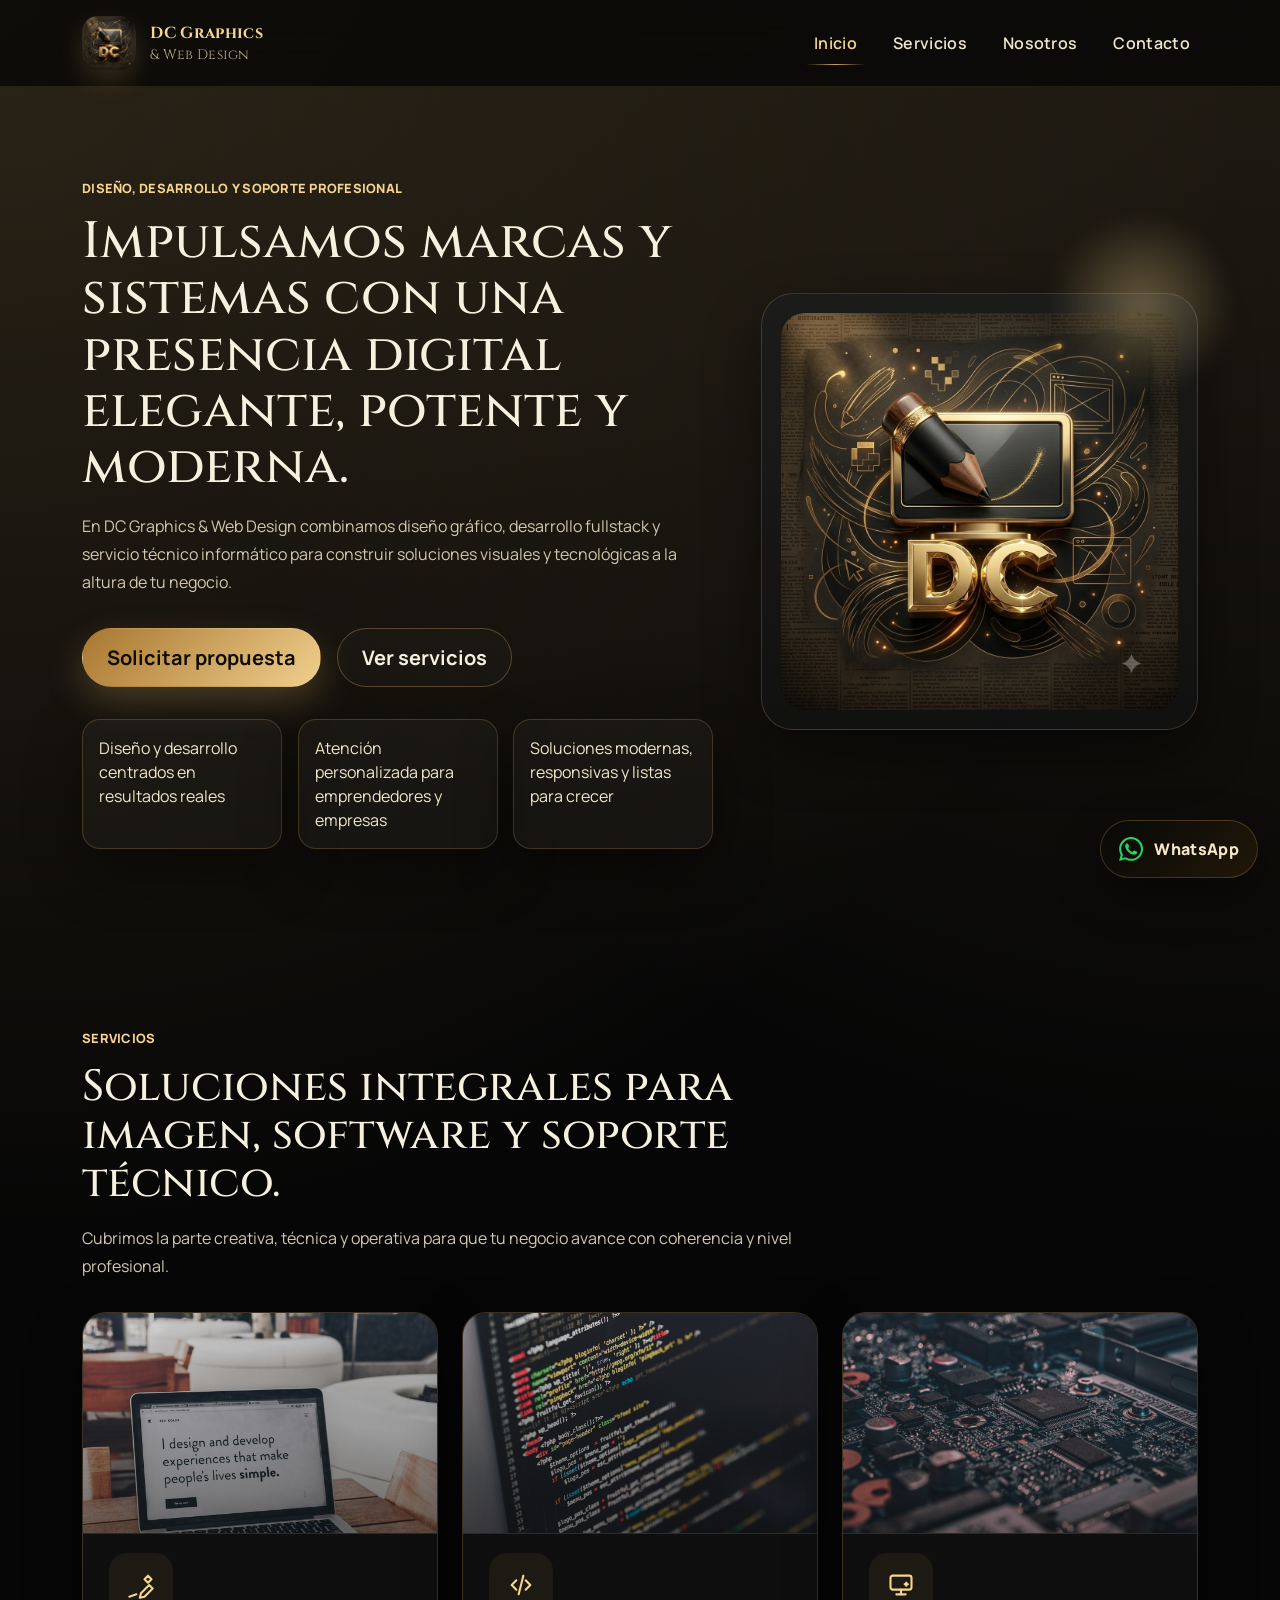
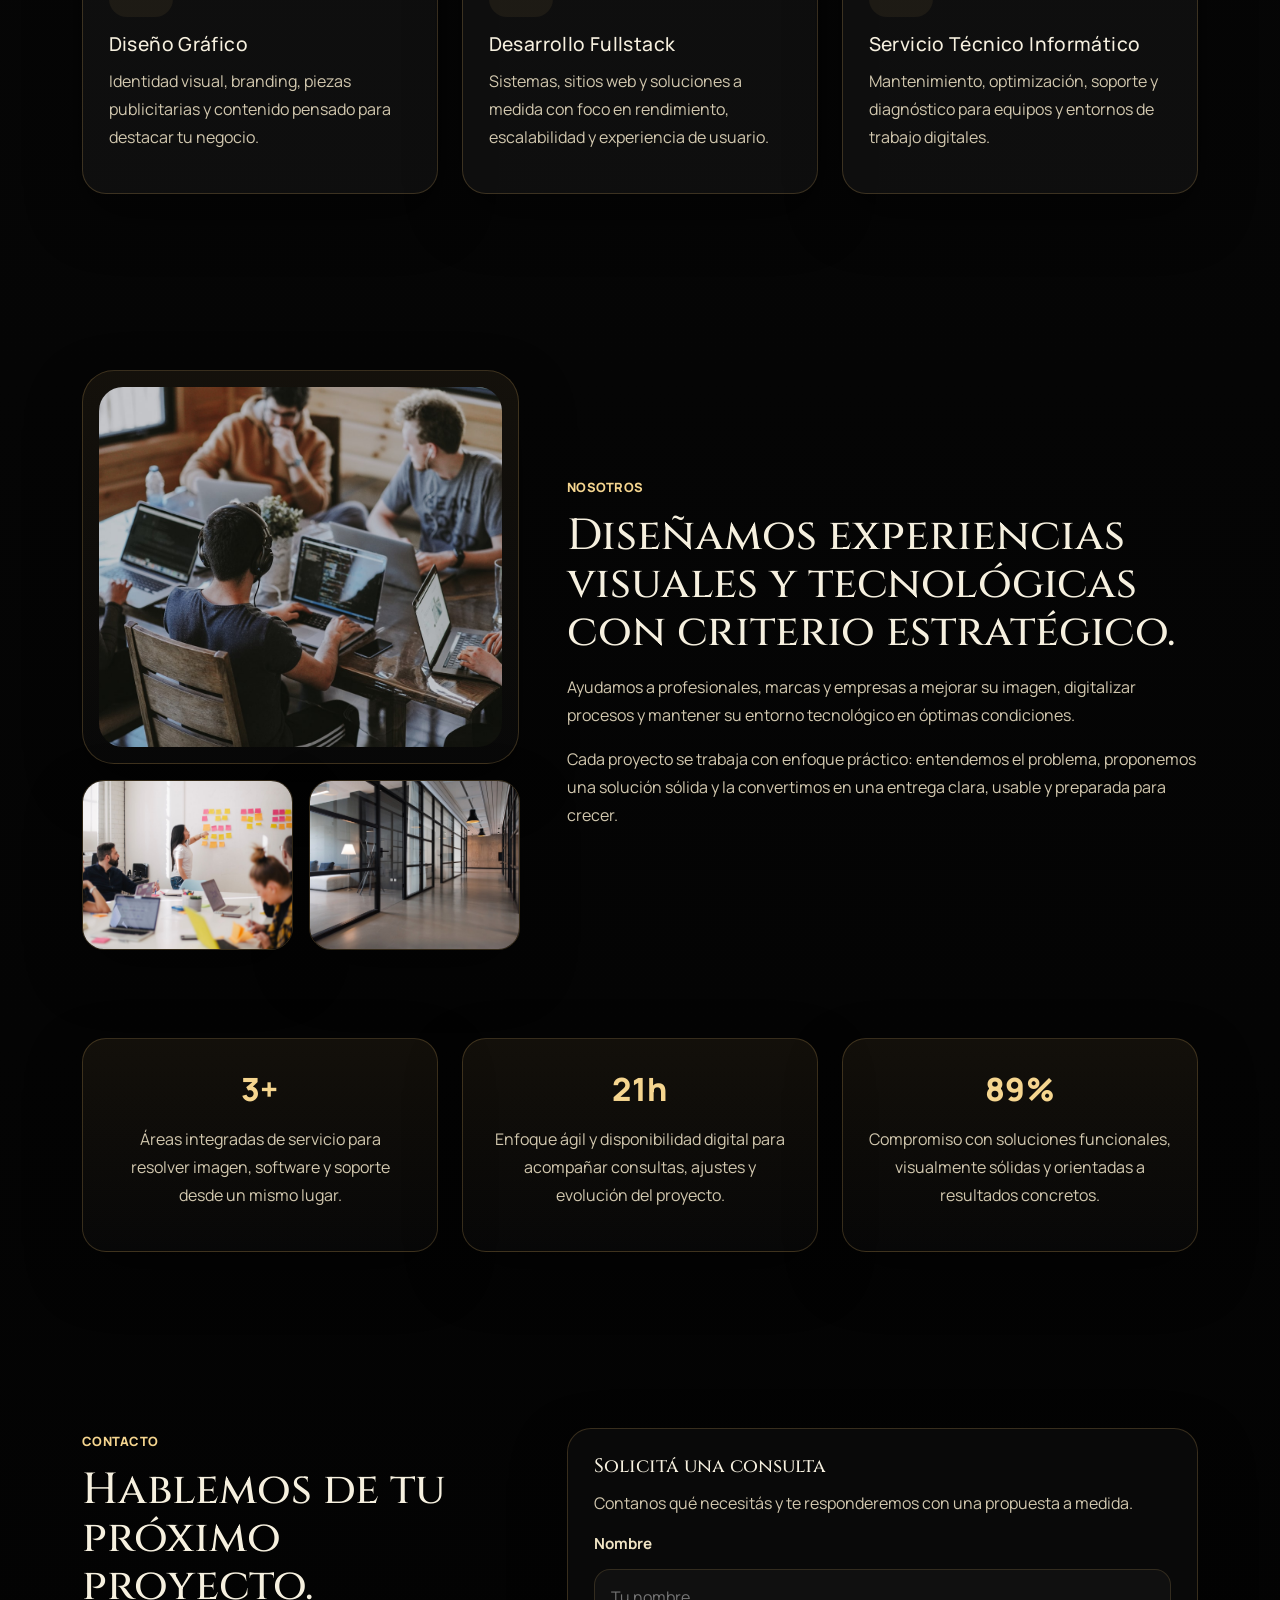
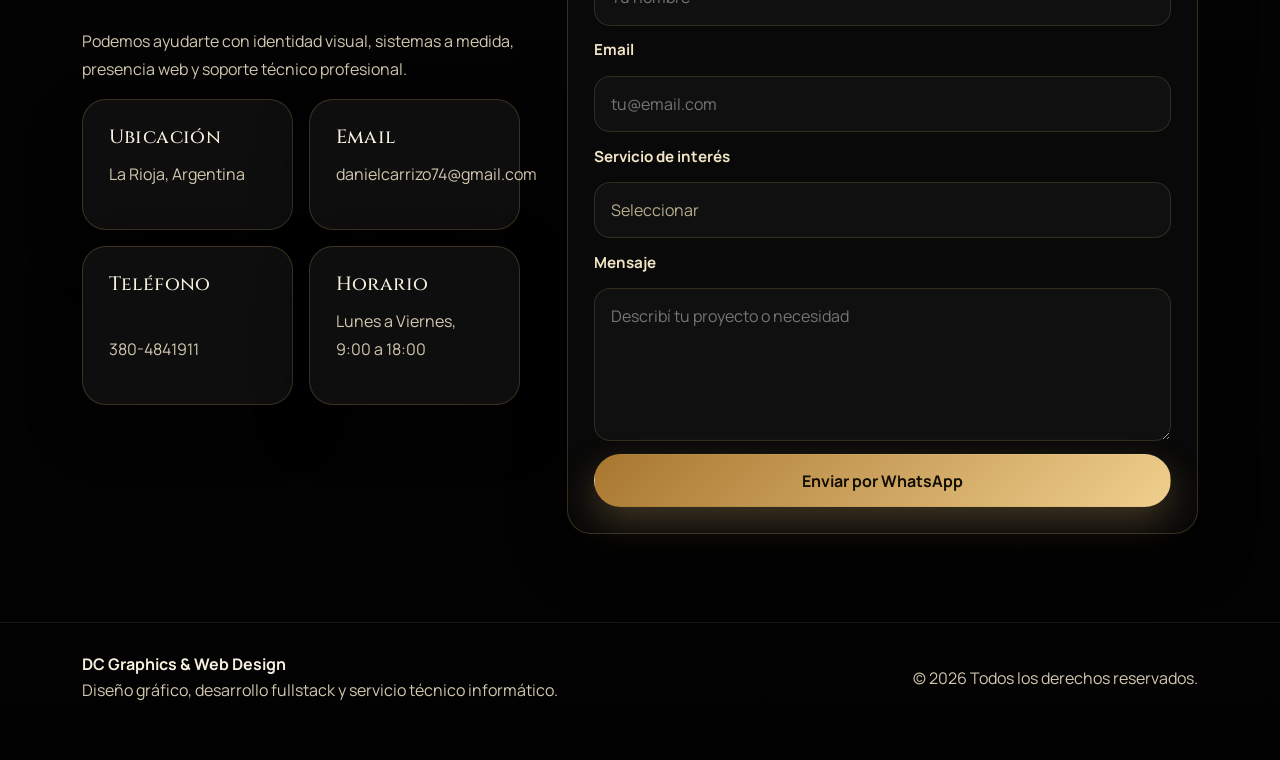
==== index.html @ fc4b79d8 "Add files via upload" ====
<!DOCTYPE html>
<html lang="es">
  <head>
    <meta charset="UTF-8" />
    <meta name="viewport" content="width=device-width, initial-scale=1.0" />
    <meta
      name="description"
      content="DC Graphics & Web Design ofrece diseño gráfico, desarrollo fullstack y servicio técnico informático con una estética moderna y profesional."
    />
    <title>DC Graphics & Web Design</title>
    <link rel="preconnect" href="https://fonts.googleapis.com" />
    <link rel="preconnect" href="https://fonts.gstatic.com" crossorigin />
    <link
      href="https://fonts.googleapis.com/css2?family=Cinzel:wght@500;700&family=Manrope:wght@400;500;600;700;800&display=swap"
      rel="stylesheet"
    />
    <link
      href="https://cdn.jsdelivr.net/npm/bootstrap@5.3.8/dist/css/bootstrap.min.css"
      rel="stylesheet"
      integrity="sha384-sRIl4kxILFvY47J16cr9ZwB07vP4J8+LH7qKQnuqkuIAvNWLzeN8tE5YBujZqJLB"
      crossorigin="anonymous"
    />
    <link rel="stylesheet" href="assets/css/styles.css" />
  </head>
  <body>
    <div class="site-preloader" aria-hidden="true">
      <div class="preloader-mark">
        <img src="assets/images/logo-dc.png" alt="" />
        <span class="preloader-glow"></span>
      </div>
    </div>

    <div class="page-shell">
      <header class="site-header">
        <nav class="navbar navbar-expand-lg">
          <div class="container">
            <a class="navbar-brand brand" href="#inicio" aria-label="DC Graphics & Web Design">
              <img src="assets/images/logo-dc.png" alt="Logo DC" />
              <div>
                <strong>DC Graphics</strong>
                <span>& Web Design</span>
              </div>
            </a>

            <button
              class="navbar-toggler nav-toggle"
              type="button"
              data-bs-toggle="collapse"
              data-bs-target="#mainNav"
              aria-controls="mainNav"
              aria-expanded="false"
              aria-label="Abrir menú"
            >
              <span></span>
              <span></span>
              <span></span>
            </button>

            <div class="collapse navbar-collapse justify-content-end" id="mainNav">
              <div class="navbar-nav site-nav">
                <a class="nav-link" href="#inicio">Inicio</a>
                <a class="nav-link" href="#servicios">Servicios</a>
                <a class="nav-link" href="#nosotros">Nosotros</a>
                <a class="nav-link" href="#contacto">Contacto</a>
              </div>
            </div>
          </div>
        </nav>
      </header>

      <main>
        <section class="hero section-space" id="inicio">
          <div class="container">
            <div class="row align-items-center g-4 g-xl-5">
              <div class="col-lg-7">
                <span class="eyebrow reveal-up">Diseño, desarrollo y soporte profesional</span>
                <h1 class="reveal-up reveal-delay-1">Impulsamos marcas y sistemas con una presencia digital elegante, potente y moderna.</h1>
                <p class="lead-copy reveal-up reveal-delay-2">
                  En DC Graphics & Web Design combinamos diseño gráfico, desarrollo fullstack y servicio técnico
                  informático para construir soluciones visuales y tecnológicas a la altura de tu negocio.
                </p>
                <div class="hero-actions reveal-up reveal-delay-3">
                  <a class="btn btn-brand btn-lg" href="#contacto">Solicitar propuesta</a>
                  <a class="btn btn-outline-brand btn-lg" href="#servicios">Ver servicios</a>
                </div>
                <div class="row g-3 hero-points">
                  <div class="col-md-4 reveal-up reveal-delay-2">
                    <div class="info-chip">Diseño y desarrollo centrados en resultados reales</div>
                  </div>
                  <div class="col-md-4 reveal-up reveal-delay-3">
                    <div class="info-chip">Atención personalizada para emprendedores y empresas</div>
                  </div>
                  <div class="col-md-4 reveal-up reveal-delay-4">
                    <div class="info-chip">Soluciones modernas, responsivas y listas para crecer</div>
                  </div>
                </div>
              </div>

              <div class="col-lg-5 reveal-up reveal-delay-2">
                <div class="hero-card tilt-surface">
                  <img src="assets/images/logo-dc.png" alt="Logo de DC Graphics & Web Design" />
                </div>
              </div>
            </div>
          </div>
        </section>

        <section class="services section-space" id="servicios">
          <div class="container">
            <div class="section-heading reveal-up">
              <span class="eyebrow">Servicios</span>
              <h2>Soluciones integrales para imagen, software y soporte técnico.</h2>
              <p>
                Cubrimos la parte creativa, técnica y operativa para que tu negocio avance con coherencia y nivel
                profesional.
              </p>
            </div>

            <div class="row g-4">
              <div class="col-md-6 col-xl-4 reveal-up">
                <article class="service-card h-100 tilt-surface">
                  <div class="service-media">
                    <img
                      src="assets/images/services/diseno-grafico.jpg"
                      alt="Mesa de trabajo con materiales de diseño gráfico y branding"
                      loading="lazy"
                    />
                  </div>
                  <div class="service-icon" aria-hidden="true">
                    <svg viewBox="0 0 24 24" fill="none" stroke="currentColor" stroke-width="1.8" stroke-linecap="round" stroke-linejoin="round">
                      <path d="M12 19l7-7 3 3-7 7-4 1 1-4Z"></path>
                      <path d="M18 6l3-3 3 3-3 3-3-3Z" transform="translate(-3 1)"></path>
                      <path d="M2 22l6-2"></path>
                    </svg>
                  </div>
                  <h3>Diseño Gráfico</h3>
                  <p>Identidad visual, branding, piezas publicitarias y contenido pensado para destacar tu negocio.</p>
                </article>
              </div>

              <div class="col-md-6 col-xl-4 reveal-up reveal-delay-1">
                <article class="service-card h-100 tilt-surface">
                  <div class="service-media">
                    <img
                      src="assets/images/services/desarrollo-fullstack.jpg"
                      alt="Pantalla con código fuente representando desarrollo fullstack"
                      loading="lazy"
                    />
                  </div>
                  <div class="service-icon" aria-hidden="true">
                    <svg viewBox="0 0 24 24" fill="none" stroke="currentColor" stroke-width="1.8" stroke-linecap="round" stroke-linejoin="round">
                      <path d="m8 16-4-4 4-4"></path>
                      <path d="m16 8 4 4-4 4"></path>
                      <path d="m14 4-4 16"></path>
                    </svg>
                  </div>
                  <h3>Desarrollo Fullstack</h3>
                  <p>Sistemas, sitios web y soluciones a medida con foco en rendimiento, escalabilidad y experiencia de usuario.</p>
                </article>
              </div>

              <div class="col-md-6 col-xl-4 reveal-up reveal-delay-2">
                <article class="service-card h-100 tilt-surface">
                  <div class="service-media">
                    <img
                      src="assets/images/services/servicio-tecnico.jpg"
                      alt="Técnico trabajando sobre hardware y mantenimiento informático"
                      loading="lazy"
                    />
                  </div>
                  <div class="service-icon" aria-hidden="true">
                    <svg viewBox="0 0 24 24" fill="none" stroke="currentColor" stroke-width="1.8" stroke-linecap="round" stroke-linejoin="round">
                      <rect x="3" y="4" width="18" height="12" rx="2"></rect>
                      <path d="M12 16v4"></path>
                      <path d="M8 20h8"></path>
                      <path d="m16.5 10 .5 1 .9.3-.9.3-.5 1-.5-1-.9-.3.9-.3.5-1Z"></path>
                    </svg>
                  </div>
                  <h3>Servicio Técnico Informático</h3>
                  <p>Mantenimiento, optimización, soporte y diagnóstico para equipos y entornos de trabajo digitales.</p>
                </article>
              </div>
            </div>
          </div>
        </section>

        <section class="about section-space" id="nosotros">
          <div class="container">
            <div class="row align-items-center g-4 g-xl-5">
              <div class="col-lg-5 reveal-up">
                <div class="about-visual">
                  <div class="about-logo-frame tilt-surface">
                    <img src="assets/images/about/about-main.jpg" alt="Equipo creativo y técnico trabajando en conjunto" loading="lazy" />
                  </div>
                  <div class="about-mini-grid">
                    <img class="reveal-up reveal-delay-1" src="assets/images/about/about-team.jpg" alt="Reunión de trabajo y planificación de proyectos" loading="lazy" />
                    <img class="reveal-up reveal-delay-2" src="assets/images/about/about-workspace.jpg" alt="Espacio de trabajo profesional orientado a tecnología y diseño" loading="lazy" />
                  </div>
                </div>
              </div>

              <div class="col-lg-7 reveal-up reveal-delay-1">
                <span class="eyebrow">Nosotros</span>
                <h2>Diseñamos experiencias visuales y tecnológicas con criterio estratégico.</h2>
                <p>
                  Ayudamos a profesionales, marcas y empresas a mejorar su imagen, digitalizar procesos y mantener su
                  entorno tecnológico en óptimas condiciones.
                </p>
                <p>
                  Cada proyecto se trabaja con enfoque práctico: entendemos el problema, proponemos una solución
                  sólida y la convertimos en una entrega clara, usable y preparada para crecer.
                </p>
              </div>
            </div>
          </div>
        </section>

        <section class="showcase section-space-sm">
          <div class="container">
            <div class="row g-4">
              <div class="col-md-4 reveal-up">
                <article class="showcase-card h-100 tilt-surface">
                  <span class="metric"><span class="metric-count" data-target="3" data-suffix="+">0</span></span>
                  <p>Áreas integradas de servicio para resolver imagen, software y soporte desde un mismo lugar.</p>
                </article>
              </div>
              <div class="col-md-4 reveal-up reveal-delay-1">
                <article class="showcase-card h-100 tilt-surface">
                  <span class="metric"><span class="metric-count" data-target="24" data-suffix="h">0</span></span>
                  <p>Enfoque ágil y disponibilidad digital para acompañar consultas, ajustes y evolución del proyecto.</p>
                </article>
              </div>
              <div class="col-md-4 reveal-up reveal-delay-2">
                <article class="showcase-card h-100 tilt-surface">
                  <span class="metric"><span class="metric-count" data-target="100" data-suffix="%">0</span></span>
                  <p>Compromiso con soluciones funcionales, visualmente sólidas y orientadas a resultados concretos.</p>
                </article>
              </div>
            </div>
          </div>
        </section>

        <section class="contact section-space" id="contacto">
          <div class="container">
            <div class="row g-4 g-xl-5">
              <div class="col-lg-5 reveal-up">
                <span class="eyebrow">Contacto</span>
                <h2>Hablemos de tu próximo proyecto.</h2>
                <p class="contact-copy">
                  Podemos ayudarte con identidad visual, sistemas a medida, presencia web y soporte técnico profesional.
                </p>

                <div class="row g-3 contact-list">
                  <div class="col-sm-6 d-flex reveal-up">
                    <div class="contact-item w-100 tilt-surface">
                      <h3>Ubicación</h3>
                      <p>La Rioja, Argentina</p>
                    </div>
                  </div>
                  <div class="col-sm-6 d-flex reveal-up reveal-delay-1">
                    <div class="contact-item w-100 tilt-surface">
                      <h3>Email</h3>
                      <p><a href="mailto:danielcarrizo74@gmail.com">danielcarrizo74@gmail.com</a></p>
                    </div>
                  </div>
                  <div class="col-sm-6 d-flex reveal-up reveal-delay-2">
                    <div class="contact-item w-100 tilt-surface">
                      <h3>Teléfono</h3>
                      <p><a href="https://wa.me/5493804841911" target="_blank" rel="noreferrer">380-4841911</a></p>
                    </div>
                  </div>
                  <div class="col-sm-6 d-flex reveal-up reveal-delay-3">
                    <div class="contact-item w-100 tilt-surface">
                      <h3>Horario</h3>
                      <p>Lunes a Viernes, 9:00 a 18:00</p>
                    </div>
                  </div>
                </div>
              </div>

              <div class="col-lg-7 reveal-up reveal-delay-1">
                <div class="contact-form-card tilt-surface">
                  <h3>Solicitá una consulta</h3>
                  <p>Contanos qué necesitás y te responderemos con una propuesta a medida.</p>

                  <div class="form-alert" hidden></div>

                  <form class="contact-form" data-whatsapp="5493804841911">
                    <label for="name">Nombre</label>
                    <input id="name" name="name" type="text" placeholder="Tu nombre" required />

                    <label for="email">Email</label>
                    <input id="email" name="email" type="email" placeholder="tu@email.com" required />

                    <label for="service">Servicio de interés</label>
                    <select id="service" name="service" required>
                      <option value="" disabled selected>Seleccionar</option>
                      <option value="Diseño Gráfico">Diseño Gráfico</option>
                      <option value="Desarrollo Fullstack">Desarrollo Fullstack</option>
                      <option value="Servicio Técnico Informático">Servicio Técnico Informático</option>
                    </select>

                    <label for="message">Mensaje</label>
                    <textarea id="message" name="message" rows="5" placeholder="Describí tu proyecto o necesidad" required></textarea>

                    <button class="btn btn-brand" type="submit">Enviar por WhatsApp</button>
                  </form>
                </div>
              </div>
            </div>
          </div>
        </section>
      </main>

      <footer class="site-footer">
        <div class="container footer-shell">
          <div>
            <strong>DC Graphics & Web Design</strong>
            <p>Diseño gráfico, desarrollo fullstack y servicio técnico informático.</p>
          </div>
          <p>&copy; <span id="currentYear"></span> Todos los derechos reservados.</p>
        </div>
      </footer>
    </div>

    <a
      class="whatsapp-float"
      href="https://wa.me/5493804841911?text=Hola%20DC%20Graphics%20%26%20Web%20Design%2C%20quiero%20hacer%20una%20consulta."
      target="_blank"
      rel="noreferrer"
      aria-label="Abrir WhatsApp"
    >
      <svg viewBox="0 0 24 24" aria-hidden="true">
        <path
          d="M20.52 3.48A11.8 11.8 0 0 0 12.08 0C5.5 0 .14 5.35.14 11.95c0 2.1.55 4.16 1.58 5.98L0 24l6.23-1.63a11.94 11.94 0 0 0 5.85 1.5h.01c6.58 0 11.94-5.35 11.94-11.95 0-3.19-1.24-6.18-3.5-8.44ZM12.09 21.85h-.01a9.9 9.9 0 0 1-5.04-1.38l-.36-.21-3.7.97.99-3.6-.23-.37a9.87 9.87 0 0 1-1.52-5.29c0-5.47 4.44-9.92 9.9-9.92a9.84 9.84 0 0 1 7 2.91 9.87 9.87 0 0 1 2.9 7c0 5.47-4.45 9.91-9.93 9.91Zm5.44-7.4c-.3-.15-1.77-.88-2.04-.98-.27-.1-.47-.15-.66.15-.2.3-.76.98-.93 1.18-.17.2-.34.22-.64.07-.3-.15-1.25-.46-2.38-1.46-.88-.78-1.47-1.74-1.64-2.04-.17-.3-.02-.47.13-.62.13-.13.3-.34.44-.5.15-.17.2-.3.3-.5.1-.2.05-.37-.02-.52-.08-.15-.67-1.62-.92-2.21-.24-.58-.49-.5-.66-.5h-.57c-.2 0-.52.08-.8.37-.27.3-1.04 1.01-1.04 2.46 0 1.45 1.07 2.86 1.21 3.06.15.2 2.1 3.2 5.1 4.49.71.3 1.26.48 1.69.61.71.22 1.36.18 1.87.11.57-.09 1.77-.72 2.02-1.41.25-.69.25-1.28.17-1.41-.08-.13-.28-.2-.58-.35Z"
        ></path>
      </svg>
      <span>WhatsApp</span>
      <span class="whatsapp-tooltip" aria-hidden="true">Escribinos ahora</span>
    </a>

    <script
      src="https://cdn.jsdelivr.net/npm/bootstrap@5.3.8/dist/js/bootstrap.bundle.min.js"
      integrity="sha384-FKyoEForCGlyvwx9Hj09JcYn3nv7wiPVlz7YYwJrWVcXK/BmnVDxM+D2scQbITxI"
      crossorigin="anonymous"
    ></script>
    <script src="assets/js/main.js"></script>
  </body>
</html>
---- assets/css/styles.css ----
:root {
  --bg: #050505;
  --bg-soft: #111111;
  --panel: rgba(18, 18, 18, 0.82);
  --panel-strong: rgba(10, 10, 10, 0.95);
  --text: #f6f0df;
  --muted: #b8ad8b;
  --gold: #cda45e;
  --gold-bright: #f5d58f;
  --gold-deep: #8a642b;
  --border: rgba(205, 164, 94, 0.24);
  --shadow: 0 22px 55px rgba(0, 0, 0, 0.45);
  --radius: 24px;
}

* {
  box-sizing: border-box;
}

html {
  scroll-behavior: smooth;
}

body {
  margin: 0;
  font-family: "Manrope", sans-serif;
  color: var(--text);
  background:
    radial-gradient(circle at top left, rgba(205, 164, 94, 0.18), transparent 30%),
    radial-gradient(circle at top right, rgba(205, 164, 94, 0.12), transparent 28%),
    linear-gradient(180deg, #080808 0%, #050505 50%, #020202 100%);
}

img {
  display: block;
  max-width: 100%;
}

a {
  color: inherit;
  text-decoration: none;
}

button,
input,
select,
textarea {
  font: inherit;
}

.page-shell {
  overflow: hidden;
}

.site-preloader {
  position: fixed;
  inset: 0;
  z-index: 2000;
  display: grid;
  place-items: center;
  background:
    radial-gradient(circle at center, rgba(205, 164, 94, 0.12), transparent 34%),
    linear-gradient(180deg, rgba(3, 3, 3, 0.98), rgba(9, 7, 4, 0.98));
  transition:
    opacity 0.7s ease,
    visibility 0.7s ease;
}

.site-preloader.is-hidden {
  opacity: 0;
  visibility: hidden;
}

.preloader-mark {
  position: relative;
  display: grid;
  place-items: center;
}

.preloader-mark img {
  width: 112px;
  height: 112px;
  object-fit: cover;
  border-radius: 28px;
  box-shadow: 0 18px 42px rgba(205, 164, 94, 0.18);
  animation: preloader-float 2s ease-in-out infinite;
}

.preloader-glow {
  position: absolute;
  inset: auto;
  width: 180px;
  height: 180px;
  border-radius: 50%;
  background: radial-gradient(circle, rgba(245, 213, 143, 0.32), transparent 68%);
  filter: blur(10px);
  animation: preloader-pulse 1.8s ease-in-out infinite;
}

.reveal-up {
  opacity: 0;
  transform: translateY(34px);
  transition:
    opacity 0.8s ease,
    transform 0.8s cubic-bezier(0.22, 1, 0.36, 1);
  will-change: opacity, transform;
}

.reveal-up.is-visible {
  opacity: 1;
  transform: translateY(0);
}

.reveal-delay-1 {
  transition-delay: 0.08s;
}

.reveal-delay-2 {
  transition-delay: 0.16s;
}

.reveal-delay-3 {
  transition-delay: 0.24s;
}

.reveal-delay-4 {
  transition-delay: 0.32s;
}

.section-space {
  padding: 5.5rem 0;
}

.section-space-sm {
  padding: 0 0 5.5rem;
}

.site-header {
  position: sticky;
  top: 0;
  z-index: 1030;
  backdrop-filter: blur(18px);
  background: rgba(5, 5, 5, 0.72);
  border-bottom: 1px solid rgba(205, 164, 94, 0.12);
}

.navbar {
  padding: 0;
  min-height: 86px;
}

.brand {
  display: flex;
  align-items: center;
  gap: 0.9rem;
}

.brand img {
  width: 54px;
  height: 54px;
  object-fit: cover;
  border-radius: 16px;
  box-shadow: 0 10px 25px rgba(205, 164, 94, 0.2);
}

.brand strong,
.brand span,
.site-nav .nav-link,
.eyebrow,
.metric,
.service-card h3,
.contact-item h3 {
  letter-spacing: 0.02em;
}

.brand strong,
.brand span,
h1,
h2,
.section-heading h2,
.contact h3,
.contact-form-card h3 {
  font-family: "Cinzel", serif;
}

.brand strong {
  display: block;
  color: var(--gold-bright);
  font-size: 1rem;
}

.brand span {
  display: block;
  color: var(--muted);
  font-size: 0.86rem;
}

.site-nav {
  gap: 1.25rem;
}

.site-nav .nav-link {
  position: relative;
  padding: 0.4rem 0;
  color: #efe5cb;
  font-weight: 600;
}

.site-nav .nav-link::after {
  content: "";
  position: absolute;
  left: 0;
  bottom: -0.2rem;
  width: 100%;
  height: 1px;
  background: linear-gradient(90deg, transparent, var(--gold), transparent);
  transform: scaleX(0);
  transform-origin: center;
  transition: transform 0.3s ease;
}

.site-nav .nav-link:hover::after,
.site-nav .nav-link:focus-visible::after {
  transform: scaleX(1);
}

.site-nav .nav-link.is-active {
  color: var(--gold-bright);
}

.site-nav .nav-link.is-active::after {
  transform: scaleX(1);
}

.nav-toggle {
  border: 0;
  padding: 0;
  box-shadow: none;
}

.nav-toggle:focus {
  box-shadow: none;
}

.nav-toggle span {
  display: block;
  width: 28px;
  height: 2px;
  margin: 5px 0;
  background: var(--gold-bright);
}

.eyebrow {
  display: inline-flex;
  margin-bottom: 1rem;
  color: var(--gold-bright);
  font-size: 0.8rem;
  font-weight: 800;
  text-transform: uppercase;
}

h1,
h2 {
  margin: 0 0 1rem;
  line-height: 1.1;
}

h1 {
  font-size: clamp(2.4rem, 4vw, 4.8rem);
}

h2 {
  font-size: clamp(2rem, 3.4vw, 3.8rem);
}

.lead-copy,
.section-heading p,
.contact-copy,
.service-card p,
.showcase-card p,
.contact-item p,
.contact-form-card p,
.site-footer p,
.about p {
  color: #d2c8af;
  line-height: 1.75;
  font-size: 1rem;
}

.hero-actions {
  display: flex;
  flex-wrap: wrap;
  gap: 1rem;
  margin: 2rem 0;
}

.btn {
  min-height: 50px;
  padding: 0.85rem 1.5rem;
  border-radius: 999px;
  font-weight: 700;
  transition: transform 0.25s ease, box-shadow 0.25s ease, border-color 0.25s ease;
}

.btn:hover,
.btn:focus-visible {
  transform: translateY(-2px);
}

.btn-brand {
  background: linear-gradient(135deg, #a8772f, #f0cf8e);
  color: #120d04;
  border: 1px solid transparent;
  box-shadow: 0 14px 35px rgba(205, 164, 94, 0.28);
}

.btn-outline-brand {
  background: rgba(255, 255, 255, 0.02);
  border: 1px solid rgba(205, 164, 94, 0.35);
  color: var(--text);
}

.info-chip,
.hero-card,
.service-card,
.showcase-card,
.contact-form-card,
.contact-item,
.about-logo-frame,
.about-mini-grid img {
  border: 1px solid var(--border);
  box-shadow: var(--shadow);
}

.info-chip {
  height: 100%;
  padding: 1rem;
  border-radius: 18px;
  background: rgba(255, 255, 255, 0.03);
  color: #f1e6c7;
}

.hero-card {
  position: relative;
  padding: 1.2rem;
  border-radius: 32px;
  background:
    linear-gradient(180deg, rgba(255, 255, 255, 0.05), rgba(255, 255, 255, 0.01)),
    rgba(15, 15, 15, 0.86);
  transition: transform 0.45s cubic-bezier(0.22, 1, 0.36, 1), box-shadow 0.35s ease;
}

.hero-card::before {
  content: "";
  position: absolute;
  inset: -18% -8% auto auto;
  width: 180px;
  height: 180px;
  border-radius: 50%;
  background: radial-gradient(circle, rgba(245, 213, 143, 0.35), transparent 72%);
  filter: blur(8px);
}

.hero-card img {
  width: 100%;
  min-height: 380px;
  object-fit: cover;
  border-radius: 24px;
}

.section-heading {
  max-width: 760px;
  margin-bottom: 2rem;
}

.service-card,
.showcase-card,
.contact-form-card,
.contact-item {
  padding: 1.6rem;
  border-radius: var(--radius);
  background: var(--panel);
}

.service-card {
  overflow: hidden;
  transition:
    transform 0.35s ease,
    box-shadow 0.35s ease,
    border-color 0.35s ease;
}

.service-card:hover,
.service-card:focus-within,
.showcase-card:hover,
.showcase-card:focus-within,
.contact-item:hover,
.contact-item:focus-within,
.contact-form-card:hover,
.contact-form-card:focus-within,
.about-logo-frame:hover,
.about-logo-frame:focus-within {
  transform: translateY(-6px);
  border-color: rgba(245, 213, 143, 0.42);
  box-shadow: 0 28px 60px rgba(0, 0, 0, 0.52);
}

.service-media {
  margin: -1.6rem -1.6rem 1.2rem;
  position: relative;
  border-bottom: 1px solid rgba(205, 164, 94, 0.18);
}

.service-media::after {
  content: "";
  position: absolute;
  inset: 0;
  background: linear-gradient(180deg, rgba(0, 0, 0, 0.06), rgba(5, 5, 5, 0.5));
  pointer-events: none;
}

.service-media img {
  width: 100%;
  height: 220px;
  object-fit: cover;
}

.service-icon {
  display: inline-flex;
  align-items: center;
  justify-content: center;
  width: 64px;
  height: 64px;
  margin-bottom: 1rem;
  border-radius: 18px;
  background: rgba(205, 164, 94, 0.08);
  color: var(--gold-bright);
}

.service-icon svg {
  width: 28px;
  height: 28px;
}

.service-card h3,
.contact-item h3,
.contact-form-card h3 {
  margin: 0 0 0.7rem;
  font-size: 1.2rem;
}

.about-visual {
  display: grid;
  gap: 1rem;
}

.about-logo-frame {
  padding: 1rem;
  border-radius: 32px;
  background: linear-gradient(180deg, rgba(205, 164, 94, 0.08), rgba(255, 255, 255, 0.02));
  transition:
    transform 0.35s ease,
    box-shadow 0.35s ease,
    border-color 0.35s ease;
}

.about-logo-frame img {
  width: 100%;
  min-height: 360px;
  object-fit: cover;
  border-radius: 24px;
}

.about-mini-grid {
  display: grid;
  grid-template-columns: repeat(2, minmax(0, 1fr));
  gap: 1rem;
}

.about-mini-grid img {
  width: 100%;
  height: 170px;
  object-fit: cover;
  border-radius: 22px;
}

.showcase-card {
  text-align: center;
  background: linear-gradient(180deg, rgba(205, 164, 94, 0.08), rgba(255, 255, 255, 0.02));
  transition:
    transform 0.35s ease,
    box-shadow 0.35s ease,
    border-color 0.35s ease;
}

.metric {
  display: block;
  margin-bottom: 0.8rem;
  color: var(--gold-bright);
  font-size: 2rem;
  font-weight: 800;
}

.metric-count {
  display: inline-block;
  min-width: 3ch;
}

.contact-form-card {
  background: var(--panel-strong);
  transition:
    transform 0.35s ease,
    box-shadow 0.35s ease,
    border-color 0.35s ease;
}

.contact-item {
  display: flex;
  flex-direction: column;
  justify-content: space-between;
  min-height: 100%;
  transition:
    transform 0.35s ease,
    box-shadow 0.35s ease,
    border-color 0.35s ease;
}

.form-alert {
  margin: 1rem 0 1.2rem;
  padding: 0.9rem 1rem;
  border: 1px solid rgba(205, 164, 94, 0.3);
  border-radius: 16px;
  background: rgba(205, 164, 94, 0.08);
  color: #f4deb1;
}

.contact-form {
  display: grid;
  gap: 0.85rem;
}

.contact-form label {
  color: #f1e5c5;
  font-size: 0.95rem;
  font-weight: 700;
}

.contact-form input,
.contact-form select,
.contact-form textarea {
  width: 100%;
  padding: 0.95rem 1rem;
  border: 1px solid rgba(205, 164, 94, 0.18);
  border-radius: 16px;
  background: rgba(255, 255, 255, 0.03);
  color: var(--text);
  outline: none;
}

.contact-form select {
  appearance: none;
  background-color: rgba(255, 255, 255, 0.03);
  color: var(--text);
}

.contact-form select option {
  background: #111111;
  color: #f6f0df;
}

.contact-form select:invalid {
  color: var(--muted);
}

.contact-form input:focus,
.contact-form select:focus,
.contact-form textarea:focus {
  border-color: rgba(245, 213, 143, 0.8);
  box-shadow: 0 0 0 4px rgba(205, 164, 94, 0.12);
}

.form-field-active {
  border-color: rgba(245, 213, 143, 0.8) !important;
  box-shadow: 0 0 0 4px rgba(205, 164, 94, 0.12) !important;
}

.site-footer {
  padding: 1.8rem 0 2.5rem;
  border-top: 1px solid rgba(205, 164, 94, 0.12);
}

.footer-shell {
  display: flex;
  align-items: center;
  justify-content: space-between;
  gap: 1rem;
}

.whatsapp-float {
  position: fixed;
  right: 1.35rem;
  bottom: 1.35rem;
  z-index: 25;
  display: inline-flex;
  align-items: center;
  gap: 0.7rem;
  min-height: 58px;
  padding: 0.9rem 1.15rem;
  border: 1px solid rgba(205, 164, 94, 0.26);
  border-radius: 999px;
  background: linear-gradient(135deg, rgba(9, 9, 9, 0.96), rgba(34, 24, 8, 0.96));
  color: #f7e9c7;
  box-shadow: 0 18px 45px rgba(0, 0, 0, 0.4);
  backdrop-filter: blur(10px);
  transition: transform 0.25s ease, box-shadow 0.25s ease, border-color 0.25s ease;
  animation: whatsapp-float-bob 3.2s ease-in-out infinite;
}

.whatsapp-float:hover,
.whatsapp-float:focus-visible {
  transform: translateY(-3px);
  box-shadow: 0 20px 48px rgba(0, 0, 0, 0.5);
  border-color: rgba(245, 213, 143, 0.55);
}

.whatsapp-float svg {
  width: 24px;
  height: 24px;
  fill: #25d366;
  flex-shrink: 0;
}

.whatsapp-float span {
  font-weight: 800;
  letter-spacing: 0.02em;
}

.whatsapp-tooltip {
  position: absolute;
  right: calc(100% + 0.85rem);
  top: 50%;
  transform: translateY(-50%) translateX(10px);
  padding: 0.72rem 0.95rem;
  border: 1px solid rgba(205, 164, 94, 0.24);
  border-radius: 14px;
  background: rgba(8, 8, 8, 0.96);
  color: #f5dfb0;
  font-size: 0.9rem;
  font-weight: 700;
  white-space: nowrap;
  opacity: 0;
  pointer-events: none;
  box-shadow: 0 18px 38px rgba(0, 0, 0, 0.35);
  transition: opacity 0.25s ease, transform 0.25s ease;
}

.whatsapp-tooltip::after {
  content: "";
  position: absolute;
  top: 50%;
  left: 100%;
  width: 10px;
  height: 10px;
  background: rgba(8, 8, 8, 0.96);
  border-right: 1px solid rgba(205, 164, 94, 0.24);
  border-bottom: 1px solid rgba(205, 164, 94, 0.24);
  transform: translate(-55%, -50%) rotate(-45deg);
}

.whatsapp-float:hover .whatsapp-tooltip,
.whatsapp-float:focus-visible .whatsapp-tooltip {
  opacity: 1;
  transform: translateY(-50%) translateX(0);
}

@keyframes whatsapp-float-bob {
  0%,
  100% {
    transform: translateY(0);
  }

  50% {
    transform: translateY(-5px);
  }
}

@keyframes preloader-pulse {
  0%,
  100% {
    transform: scale(0.92);
    opacity: 0.55;
  }

  50% {
    transform: scale(1.08);
    opacity: 0.95;
  }
}

@keyframes preloader-float {
  0%,
  100% {
    transform: translateY(0);
  }

  50% {
    transform: translateY(-8px);
  }
}

@media (prefers-reduced-motion: reduce) {
  html {
    scroll-behavior: auto;
  }

  .reveal-up,
  .reveal-delay-1,
  .reveal-delay-2,
  .reveal-delay-3,
  .reveal-delay-4 {
    opacity: 1;
    transform: none;
    transition: none;
  }

  .whatsapp-float,
  .service-card,
  .showcase-card,
  .contact-item,
  .contact-form-card,
  .about-logo-frame,
  .hero-card,
  .preloader-mark img,
  .preloader-glow {
    animation: none;
    transition: none;
  }
}

@media (max-width: 991.98px) {
  .navbar {
    min-height: 78px;
  }

  .navbar-collapse {
    margin-top: 0.75rem;
    padding: 1rem;
    border: 1px solid var(--border);
    border-radius: 22px;
    background: rgba(8, 8, 8, 0.96);
  }

  .hero-card img,
  .about-logo-frame img {
    min-height: 320px;
  }
}

@media (max-width: 767.98px) {
  .section-space {
    padding: 4rem 0;
  }

  .section-space-sm {
    padding: 0 0 4rem;
  }

  .footer-shell {
    flex-direction: column;
    align-items: flex-start;
  }

  .about-mini-grid {
    grid-template-columns: 1fr;
  }
}

@media (max-width: 575.98px) {
  .whatsapp-float {
    right: 1rem;
    bottom: 1rem;
    min-height: 54px;
    padding: 0.85rem 1rem;
  }

  .whatsapp-float > span:first-of-type,
  .whatsapp-tooltip {
    display: none;
  }
}
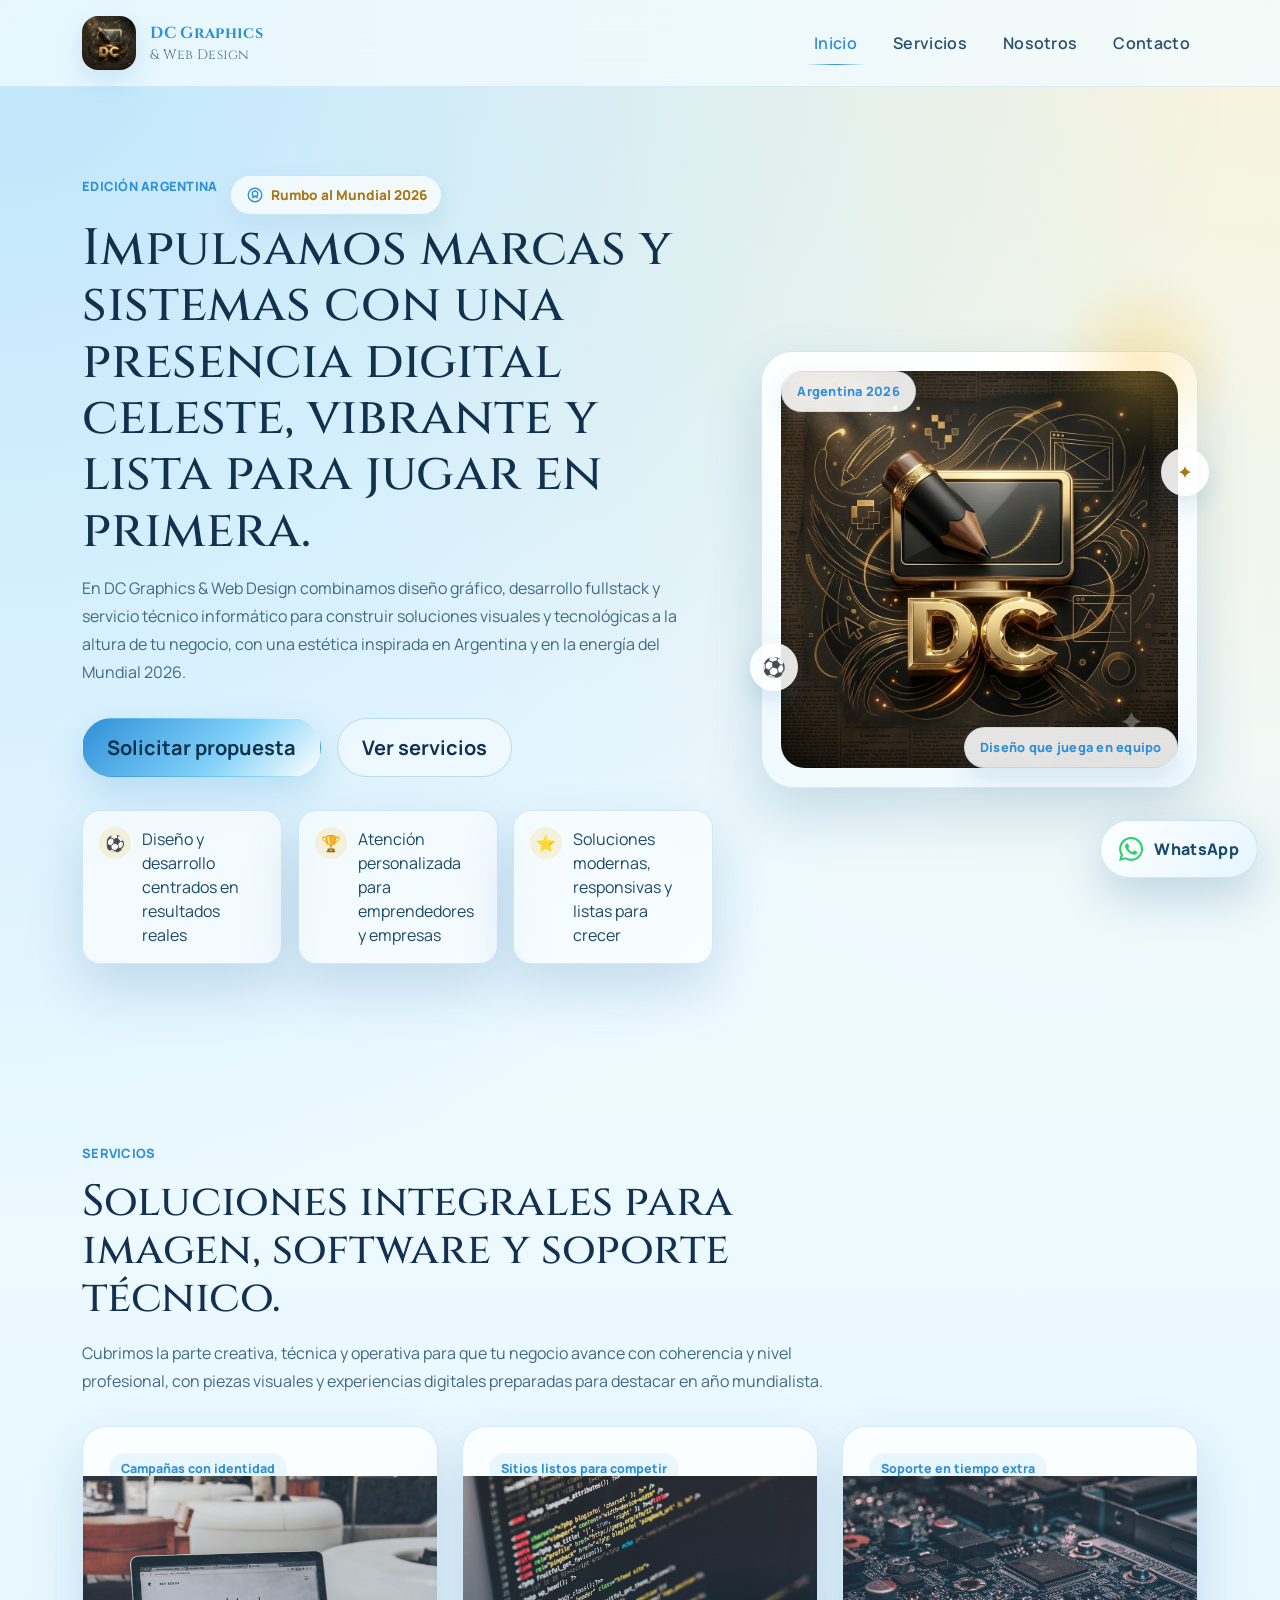
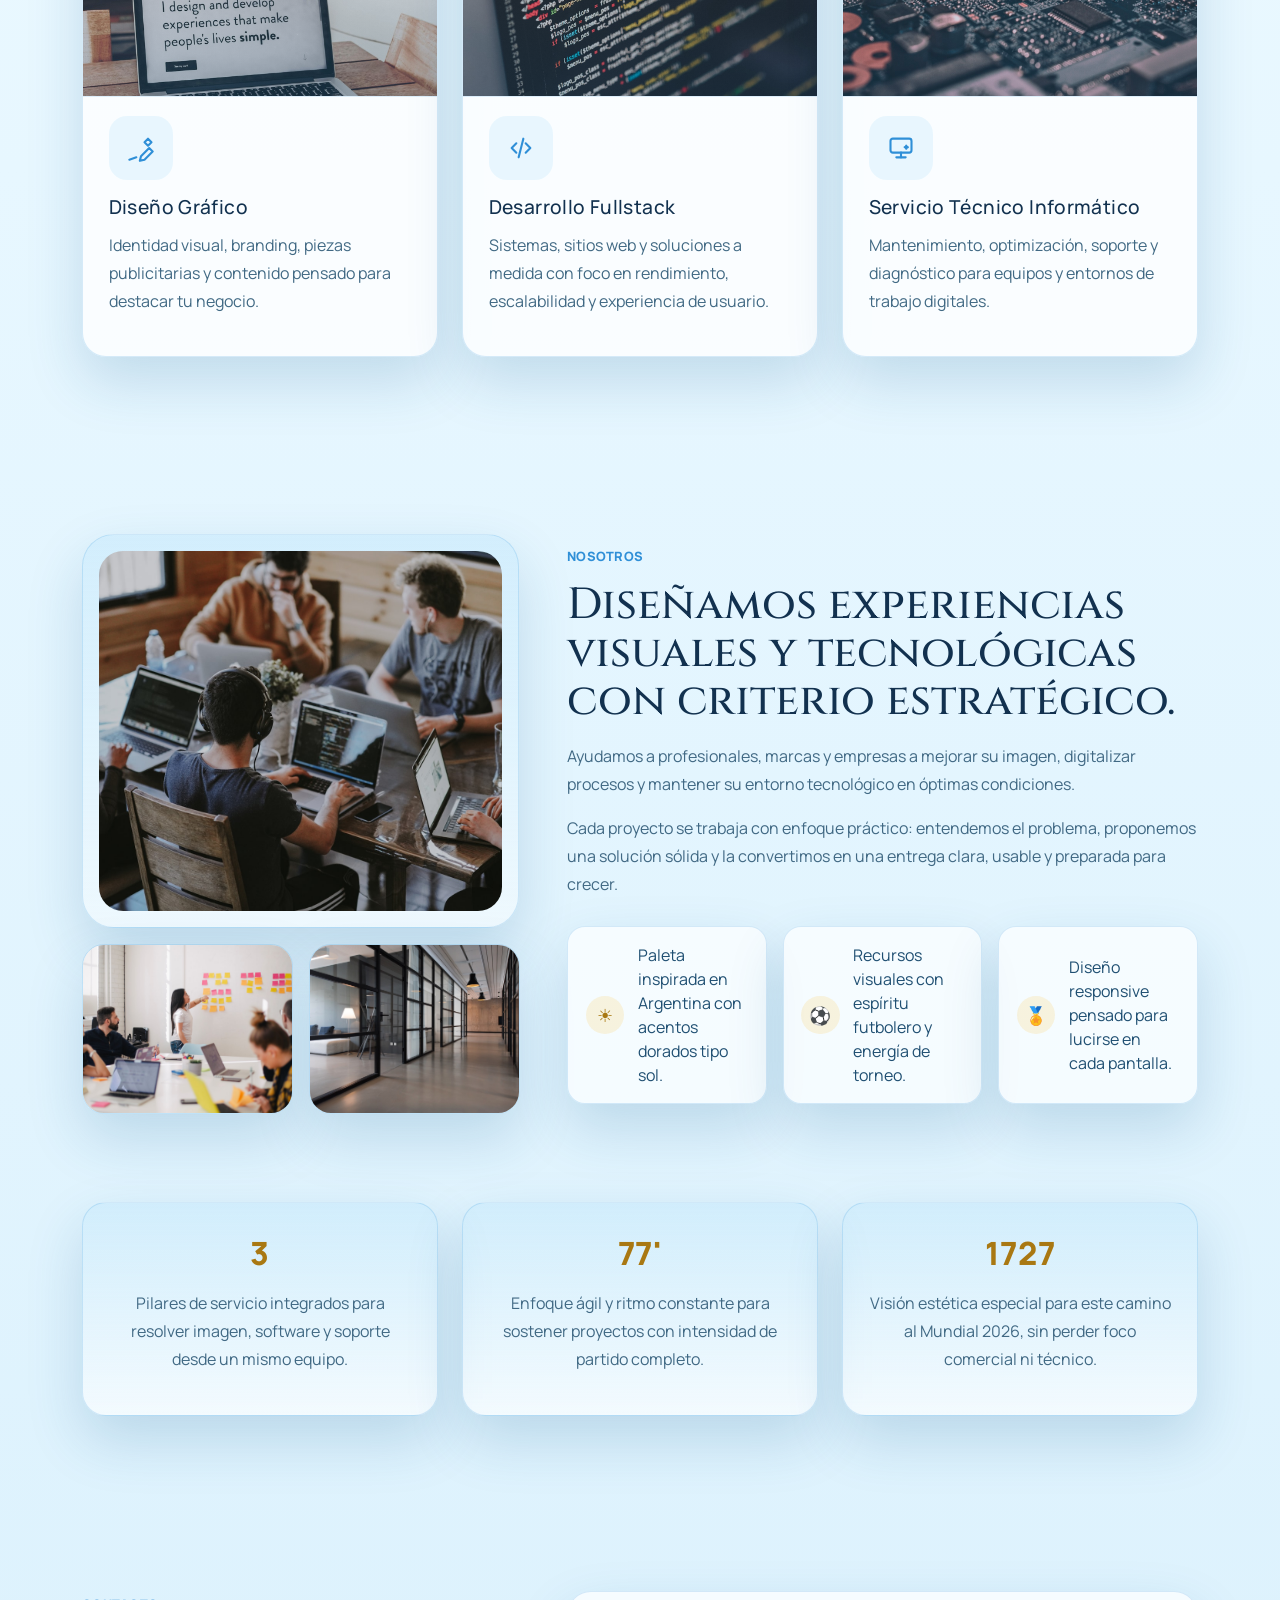
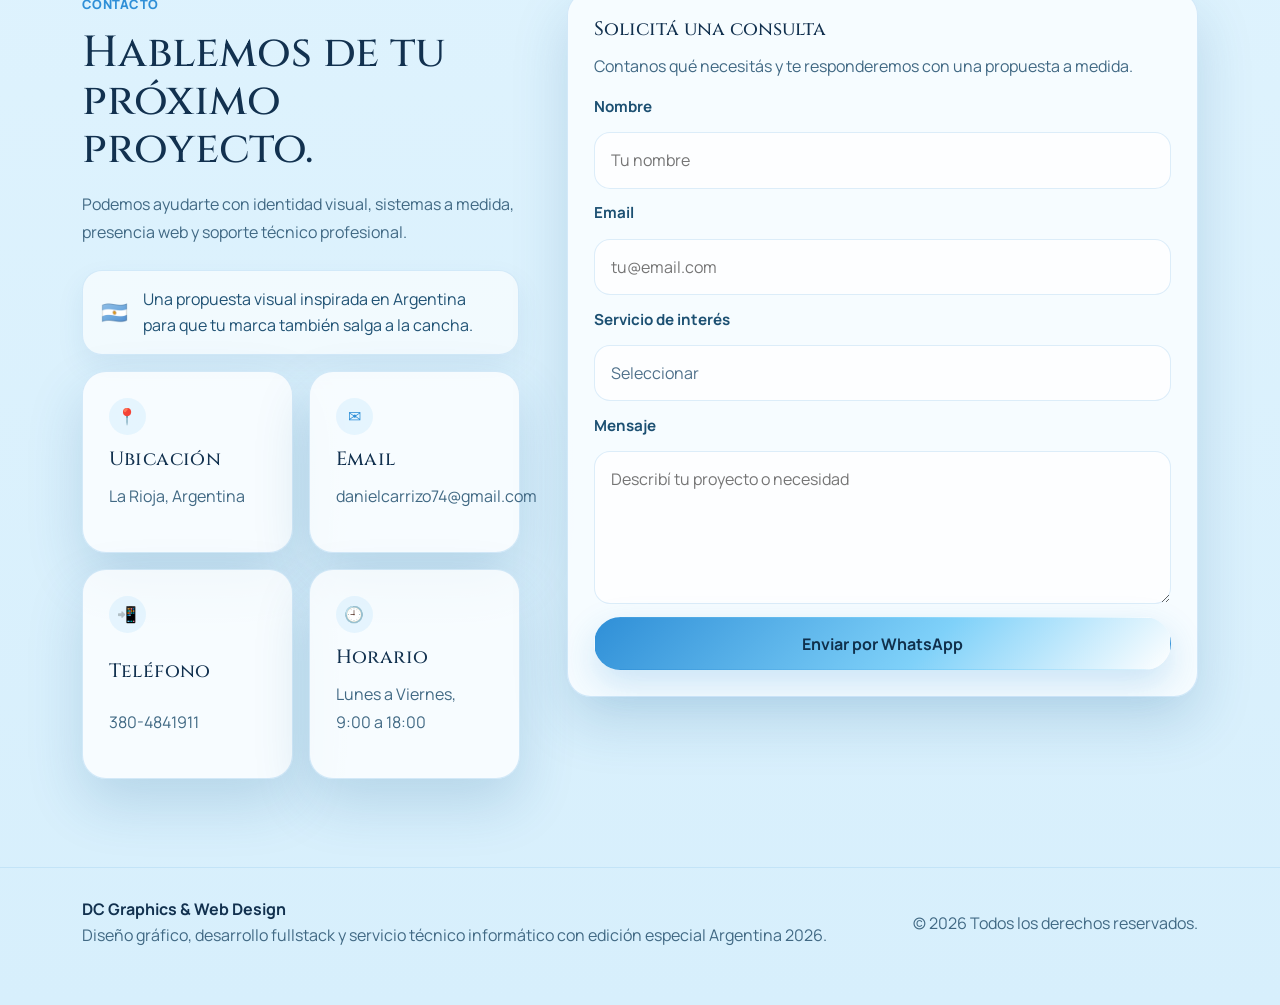
==== commit 1a10fb85: "Add files via upload" ====
--- a/index.html
+++ b/index.html
@@ -22,7 +22,7 @@
     />
     <link rel="stylesheet" href="assets/css/styles.css" />
   </head>
-  <body>
+  <body class="worldcup-theme">
     <div class="site-preloader" aria-hidden="true">
       <div class="preloader-mark">
         <img src="assets/images/logo-dc.png" alt="" />
@@ -73,11 +73,22 @@
           <div class="container">
             <div class="row align-items-center g-4 g-xl-5">
               <div class="col-lg-7">
-                <span class="eyebrow reveal-up">Diseño, desarrollo y soporte profesional</span>
-                <h1 class="reveal-up reveal-delay-1">Impulsamos marcas y sistemas con una presencia digital elegante, potente y moderna.</h1>
+                <div class="hero-badges reveal-up">
+                  <span class="eyebrow">Edición Argentina</span>
+                  <span class="tournament-pill" aria-label="Referencia al Mundial 2026">
+                    <svg viewBox="0 0 24 24" fill="none" stroke="currentColor" stroke-width="1.8" stroke-linecap="round" stroke-linejoin="round" aria-hidden="true">
+                      <circle cx="12" cy="12" r="9"></circle>
+                      <path d="m8.5 8.5 3.5-2 3.5 2v4l-3.5 2-3.5-2Z"></path>
+                      <path d="m8.5 15.5 3.5-2 3.5 2"></path>
+                    </svg>
+                    Rumbo al Mundial 2026
+                  </span>
+                </div>
+                <h1 class="reveal-up reveal-delay-1">Impulsamos marcas y sistemas con una presencia digital celeste, vibrante y lista para jugar en primera.</h1>
                 <p class="lead-copy reveal-up reveal-delay-2">
                   En DC Graphics & Web Design combinamos diseño gráfico, desarrollo fullstack y servicio técnico
-                  informático para construir soluciones visuales y tecnológicas a la altura de tu negocio.
+                  informático para construir soluciones visuales y tecnológicas a la altura de tu negocio, con una
+                  estética inspirada en Argentina y en la energía del Mundial 2026.
                 </p>
                 <div class="hero-actions reveal-up reveal-delay-3">
                   <a class="btn btn-brand btn-lg" href="#contacto">Solicitar propuesta</a>
@@ -85,20 +96,33 @@
                 </div>
                 <div class="row g-3 hero-points">
                   <div class="col-md-4 reveal-up reveal-delay-2">
-                    <div class="info-chip">Diseño y desarrollo centrados en resultados reales</div>
+                    <div class="info-chip">
+                      <span class="chip-icon" aria-hidden="true">⚽</span>
+                      Diseño y desarrollo centrados en resultados reales
+                    </div>
                   </div>
                   <div class="col-md-4 reveal-up reveal-delay-3">
-                    <div class="info-chip">Atención personalizada para emprendedores y empresas</div>
+                    <div class="info-chip">
+                      <span class="chip-icon" aria-hidden="true">🏆</span>
+                      Atención personalizada para emprendedores y empresas
+                    </div>
                   </div>
                   <div class="col-md-4 reveal-up reveal-delay-4">
-                    <div class="info-chip">Soluciones modernas, responsivas y listas para crecer</div>
+                    <div class="info-chip">
+                      <span class="chip-icon" aria-hidden="true">⭐</span>
+                      Soluciones modernas, responsivas y listas para crecer
+                    </div>
                   </div>
                 </div>
               </div>
 
               <div class="col-lg-5 reveal-up reveal-delay-2">
                 <div class="hero-card tilt-surface">
+                  <span class="hero-card-badge hero-card-badge-top">Argentina 2026</span>
                   <img src="assets/images/logo-dc.png" alt="Logo de DC Graphics & Web Design" />
+                  <div class="hero-card-orbit hero-card-orbit-left" aria-hidden="true">⚽</div>
+                  <div class="hero-card-orbit hero-card-orbit-right" aria-hidden="true">✦</div>
+                  <div class="hero-card-badge hero-card-badge-bottom">Diseño que juega en equipo</div>
                 </div>
               </div>
             </div>
@@ -112,13 +136,14 @@
               <h2>Soluciones integrales para imagen, software y soporte técnico.</h2>
               <p>
                 Cubrimos la parte creativa, técnica y operativa para que tu negocio avance con coherencia y nivel
-                profesional.
+                profesional, con piezas visuales y experiencias digitales preparadas para destacar en año mundialista.
               </p>
             </div>
 
             <div class="row g-4">
               <div class="col-md-6 col-xl-4 reveal-up">
                 <article class="service-card h-100 tilt-surface">
+                  <span class="service-tag">Campañas con identidad</span>
                   <div class="service-media">
                     <img
                       src="assets/images/services/diseno-grafico.jpg"
@@ -140,6 +165,7 @@
 
               <div class="col-md-6 col-xl-4 reveal-up reveal-delay-1">
                 <article class="service-card h-100 tilt-surface">
+                  <span class="service-tag">Sitios listos para competir</span>
                   <div class="service-media">
                     <img
                       src="assets/images/services/desarrollo-fullstack.jpg"
@@ -161,6 +187,7 @@
 
               <div class="col-md-6 col-xl-4 reveal-up reveal-delay-2">
                 <article class="service-card h-100 tilt-surface">
+                  <span class="service-tag">Soporte en tiempo extra</span>
                   <div class="service-media">
                     <img
                       src="assets/images/services/servicio-tecnico.jpg"
@@ -210,6 +237,20 @@
                   Cada proyecto se trabaja con enfoque práctico: entendemos el problema, proponemos una solución
                   sólida y la convertimos en una entrega clara, usable y preparada para crecer.
                 </p>
+                <div class="about-highlights">
+                  <div class="about-highlight tilt-surface">
+                    <span class="about-highlight-icon" aria-hidden="true">☀</span>
+                    <span>Paleta inspirada en Argentina con acentos dorados tipo sol.</span>
+                  </div>
+                  <div class="about-highlight tilt-surface">
+                    <span class="about-highlight-icon" aria-hidden="true">⚽</span>
+                    <span>Recursos visuales con espíritu futbolero y energía de torneo.</span>
+                  </div>
+                  <div class="about-highlight tilt-surface">
+                    <span class="about-highlight-icon" aria-hidden="true">🏅</span>
+                    <span>Diseño responsive pensado para lucirse en cada pantalla.</span>
+                  </div>
+                </div>
               </div>
             </div>
           </div>
@@ -220,20 +261,20 @@
             <div class="row g-4">
               <div class="col-md-4 reveal-up">
                 <article class="showcase-card h-100 tilt-surface">
-                  <span class="metric"><span class="metric-count" data-target="3" data-suffix="+">0</span></span>
-                  <p>Áreas integradas de servicio para resolver imagen, software y soporte desde un mismo lugar.</p>
+                  <span class="metric"><span class="metric-count" data-target="3" data-suffix="">0</span></span>
+                  <p>Pilares de servicio integrados para resolver imagen, software y soporte desde un mismo equipo.</p>
                 </article>
               </div>
               <div class="col-md-4 reveal-up reveal-delay-1">
                 <article class="showcase-card h-100 tilt-surface">
-                  <span class="metric"><span class="metric-count" data-target="24" data-suffix="h">0</span></span>
-                  <p>Enfoque ágil y disponibilidad digital para acompañar consultas, ajustes y evolución del proyecto.</p>
+                  <span class="metric"><span class="metric-count" data-target="90" data-suffix="'">0</span></span>
+                  <p>Enfoque ágil y ritmo constante para sostener proyectos con intensidad de partido completo.</p>
                 </article>
               </div>
               <div class="col-md-4 reveal-up reveal-delay-2">
                 <article class="showcase-card h-100 tilt-surface">
-                  <span class="metric"><span class="metric-count" data-target="100" data-suffix="%">0</span></span>
-                  <p>Compromiso con soluciones funcionales, visualmente sólidas y orientadas a resultados concretos.</p>
+                  <span class="metric"><span class="metric-count" data-target="2026" data-suffix="">0</span></span>
+                  <p>Visión estética especial para este camino al Mundial 2026, sin perder foco comercial ni técnico.</p>
                 </article>
               </div>
             </div>
@@ -249,28 +290,36 @@
                 <p class="contact-copy">
                   Podemos ayudarte con identidad visual, sistemas a medida, presencia web y soporte técnico profesional.
                 </p>
+                <div class="contact-banner reveal-up reveal-delay-1">
+                  <span aria-hidden="true">🇦🇷</span>
+                  <p>Una propuesta visual inspirada en Argentina para que tu marca también salga a la cancha.</p>
+                </div>
 
                 <div class="row g-3 contact-list">
                   <div class="col-sm-6 d-flex reveal-up">
                     <div class="contact-item w-100 tilt-surface">
+                      <span class="contact-item-icon" aria-hidden="true">📍</span>
                       <h3>Ubicación</h3>
                       <p>La Rioja, Argentina</p>
                     </div>
                   </div>
                   <div class="col-sm-6 d-flex reveal-up reveal-delay-1">
                     <div class="contact-item w-100 tilt-surface">
+                      <span class="contact-item-icon" aria-hidden="true">✉</span>
                       <h3>Email</h3>
                       <p><a href="mailto:danielcarrizo74@gmail.com">danielcarrizo74@gmail.com</a></p>
                     </div>
                   </div>
                   <div class="col-sm-6 d-flex reveal-up reveal-delay-2">
                     <div class="contact-item w-100 tilt-surface">
+                      <span class="contact-item-icon" aria-hidden="true">📲</span>
                       <h3>Teléfono</h3>
                       <p><a href="https://wa.me/5493804841911" target="_blank" rel="noreferrer">380-4841911</a></p>
                     </div>
                   </div>
                   <div class="col-sm-6 d-flex reveal-up reveal-delay-3">
                     <div class="contact-item w-100 tilt-surface">
+                      <span class="contact-item-icon" aria-hidden="true">🕘</span>
                       <h3>Horario</h3>
                       <p>Lunes a Viernes, 9:00 a 18:00</p>
                     </div>
@@ -316,7 +365,7 @@
         <div class="container footer-shell">
           <div>
             <strong>DC Graphics & Web Design</strong>
-            <p>Diseño gráfico, desarrollo fullstack y servicio técnico informático.</p>
+            <p>Diseño gráfico, desarrollo fullstack y servicio técnico informático con edición especial Argentina 2026.</p>
           </div>
           <p>&copy; <span id="currentYear"></span> Todos los derechos reservados.</p>
         </div>
--- a/assets/css/styles.css
+++ b/assets/css/styles.css
@@ -1,15 +1,18 @@
 :root {
-  --bg: #050505;
-  --bg-soft: #111111;
-  --panel: rgba(18, 18, 18, 0.82);
-  --panel-strong: rgba(10, 10, 10, 0.95);
-  --text: #f6f0df;
-  --muted: #b8ad8b;
-  --gold: #cda45e;
-  --gold-bright: #f5d58f;
-  --gold-deep: #8a642b;
-  --border: rgba(205, 164, 94, 0.24);
-  --shadow: 0 22px 55px rgba(0, 0, 0, 0.45);
+  --bg: #e7f7ff;
+  --bg-soft: #d6eefc;
+  --panel: rgba(255, 255, 255, 0.78);
+  --panel-strong: rgba(248, 252, 255, 0.94);
+  --text: #12314f;
+  --muted: #50718b;
+  --gold: #e4b94d;
+  --gold-bright: #f7c94b;
+  --gold-deep: #a97812;
+  --sky: #76c8f4;
+  --sky-deep: #2f8fd7;
+  --sky-soft: #f3fbff;
+  --border: rgba(47, 143, 215, 0.18);
+  --shadow: 0 24px 55px rgba(24, 93, 146, 0.18);
   --radius: 24px;
 }
 
@@ -26,9 +29,9 @@
   font-family: "Manrope", sans-serif;
   color: var(--text);
   background:
-    radial-gradient(circle at top left, rgba(205, 164, 94, 0.18), transparent 30%),
-    radial-gradient(circle at top right, rgba(205, 164, 94, 0.12), transparent 28%),
-    linear-gradient(180deg, #080808 0%, #050505 50%, #020202 100%);
+    radial-gradient(circle at top left, rgba(118, 200, 244, 0.45), transparent 28%),
+    radial-gradient(circle at top right, rgba(247, 201, 75, 0.2), transparent 24%),
+    linear-gradient(180deg, #f7fdff 0%, #e7f7ff 42%, #d7effc 100%);
 }
 
 img {
@@ -59,8 +62,8 @@
   display: grid;
   place-items: center;
   background:
-    radial-gradient(circle at center, rgba(205, 164, 94, 0.12), transparent 34%),
-    linear-gradient(180deg, rgba(3, 3, 3, 0.98), rgba(9, 7, 4, 0.98));
+    radial-gradient(circle at center, rgba(247, 201, 75, 0.2), transparent 34%),
+    linear-gradient(180deg, rgba(233, 248, 255, 0.98), rgba(205, 237, 252, 0.98));
   transition:
     opacity 0.7s ease,
     visibility 0.7s ease;
@@ -82,7 +85,7 @@
   height: 112px;
   object-fit: cover;
   border-radius: 28px;
-  box-shadow: 0 18px 42px rgba(205, 164, 94, 0.18);
+  box-shadow: 0 18px 42px rgba(47, 143, 215, 0.18);
   animation: preloader-float 2s ease-in-out infinite;
 }
 
@@ -92,7 +95,7 @@
   width: 180px;
   height: 180px;
   border-radius: 50%;
-  background: radial-gradient(circle, rgba(245, 213, 143, 0.32), transparent 68%);
+  background: radial-gradient(circle, rgba(247, 201, 75, 0.3), transparent 68%);
   filter: blur(10px);
   animation: preloader-pulse 1.8s ease-in-out infinite;
 }
@@ -140,8 +143,8 @@
   top: 0;
   z-index: 1030;
   backdrop-filter: blur(18px);
-  background: rgba(5, 5, 5, 0.72);
-  border-bottom: 1px solid rgba(205, 164, 94, 0.12);
+  background: rgba(242, 251, 255, 0.78);
+  border-bottom: 1px solid rgba(47, 143, 215, 0.12);
 }
 
 .navbar {
@@ -160,7 +163,7 @@
   height: 54px;
   object-fit: cover;
   border-radius: 16px;
-  box-shadow: 0 10px 25px rgba(205, 164, 94, 0.2);
+  box-shadow: 0 10px 25px rgba(47, 143, 215, 0.18);
 }
 
 .brand strong,
@@ -185,7 +188,7 @@
 
 .brand strong {
   display: block;
-  color: var(--gold-bright);
+  color: var(--sky-deep);
   font-size: 1rem;
 }
 
@@ -202,7 +205,7 @@
 .site-nav .nav-link {
   position: relative;
   padding: 0.4rem 0;
-  color: #efe5cb;
+  color: #29506d;
   font-weight: 600;
 }
 
@@ -213,7 +216,7 @@
   bottom: -0.2rem;
   width: 100%;
   height: 1px;
-  background: linear-gradient(90deg, transparent, var(--gold), transparent);
+  background: linear-gradient(90deg, transparent, var(--sky-deep), transparent);
   transform: scaleX(0);
   transform-origin: center;
   transition: transform 0.3s ease;
@@ -225,7 +228,7 @@
 }
 
 .site-nav .nav-link.is-active {
-  color: var(--gold-bright);
+  color: var(--sky-deep);
 }
 
 .site-nav .nav-link.is-active::after {
@@ -247,16 +250,46 @@
   width: 28px;
   height: 2px;
   margin: 5px 0;
-  background: var(--gold-bright);
+  background: var(--sky-deep);
 }
 
 .eyebrow {
   display: inline-flex;
+  align-items: center;
+  gap: 0.45rem;
   margin-bottom: 1rem;
-  color: var(--gold-bright);
+  color: var(--sky-deep);
   font-size: 0.8rem;
   font-weight: 800;
   text-transform: uppercase;
+}
+
+.hero-badges {
+  display: flex;
+  flex-wrap: wrap;
+  gap: 0.8rem;
+  align-items: center;
+  margin-bottom: 0.35rem;
+}
+
+.tournament-pill {
+  display: inline-flex;
+  align-items: center;
+  gap: 0.45rem;
+  padding: 0.55rem 0.9rem;
+  border: 1px solid rgba(47, 143, 215, 0.2);
+  border-radius: 999px;
+  background: rgba(255, 255, 255, 0.72);
+  color: var(--gold-deep);
+  font-size: 0.85rem;
+  font-weight: 800;
+  box-shadow: 0 10px 24px rgba(24, 93, 146, 0.08);
+}
+
+.tournament-pill svg {
+  width: 18px;
+  height: 18px;
+  color: var(--sky-deep);
 }
 
 h1,
@@ -282,7 +315,7 @@
 .contact-form-card p,
 .site-footer p,
 .about p {
-  color: #d2c8af;
+  color: #416984;
   line-height: 1.75;
   font-size: 1rem;
 }
@@ -308,15 +341,15 @@
 }
 
 .btn-brand {
-  background: linear-gradient(135deg, #a8772f, #f0cf8e);
-  color: #120d04;
+  background: linear-gradient(135deg, var(--sky-deep), #7fd1f9 58%, #ffffff);
+  color: #10304c;
   border: 1px solid transparent;
-  box-shadow: 0 14px 35px rgba(205, 164, 94, 0.28);
+  box-shadow: 0 14px 35px rgba(47, 143, 215, 0.22);
 }
 
 .btn-outline-brand {
-  background: rgba(255, 255, 255, 0.02);
-  border: 1px solid rgba(205, 164, 94, 0.35);
+  background: rgba(255, 255, 255, 0.42);
+  border: 1px solid rgba(47, 143, 215, 0.28);
   color: var(--text);
 }
 
@@ -334,10 +367,24 @@
 
 .info-chip {
   height: 100%;
+  display: flex;
+  align-items: flex-start;
+  gap: 0.7rem;
   padding: 1rem;
   border-radius: 18px;
-  background: rgba(255, 255, 255, 0.03);
-  color: #f1e6c7;
+  background: rgba(255, 255, 255, 0.6);
+  color: #1b4868;
+}
+
+.chip-icon {
+  display: inline-grid;
+  place-items: center;
+  min-width: 2rem;
+  height: 2rem;
+  border-radius: 999px;
+  background: rgba(247, 201, 75, 0.2);
+  color: var(--gold-deep);
+  font-size: 1rem;
 }
 
 .hero-card {
@@ -345,8 +392,8 @@
   padding: 1.2rem;
   border-radius: 32px;
   background:
-    linear-gradient(180deg, rgba(255, 255, 255, 0.05), rgba(255, 255, 255, 0.01)),
-    rgba(15, 15, 15, 0.86);
+    linear-gradient(180deg, rgba(255, 255, 255, 0.85), rgba(236, 248, 255, 0.74)),
+    rgba(255, 255, 255, 0.7);
   transition: transform 0.45s cubic-bezier(0.22, 1, 0.36, 1), box-shadow 0.35s ease;
 }
 
@@ -357,7 +404,7 @@
   width: 180px;
   height: 180px;
   border-radius: 50%;
-  background: radial-gradient(circle, rgba(245, 213, 143, 0.35), transparent 72%);
+  background: radial-gradient(circle, rgba(247, 201, 75, 0.34), transparent 72%);
   filter: blur(8px);
 }
 
@@ -366,6 +413,56 @@
   min-height: 380px;
   object-fit: cover;
   border-radius: 24px;
+}
+
+.hero-card-badge {
+  position: absolute;
+  z-index: 2;
+  display: inline-flex;
+  align-items: center;
+  padding: 0.6rem 0.95rem;
+  border-radius: 999px;
+  border: 1px solid rgba(47, 143, 215, 0.16);
+  background: rgba(255, 255, 255, 0.88);
+  color: var(--sky-deep);
+  font-size: 0.8rem;
+  font-weight: 800;
+  letter-spacing: 0.02em;
+  box-shadow: 0 12px 24px rgba(24, 93, 146, 0.12);
+}
+
+.hero-card-badge-top {
+  top: 1.2rem;
+  left: 1.2rem;
+}
+
+.hero-card-badge-bottom {
+  right: 1.2rem;
+  bottom: 1.2rem;
+}
+
+.hero-card-orbit {
+  position: absolute;
+  z-index: 2;
+  display: grid;
+  place-items: center;
+  width: 3rem;
+  height: 3rem;
+  border-radius: 50%;
+  background: rgba(255, 255, 255, 0.88);
+  box-shadow: 0 10px 24px rgba(24, 93, 146, 0.15);
+  font-size: 1.2rem;
+}
+
+.hero-card-orbit-left {
+  left: -0.75rem;
+  bottom: 6rem;
+}
+
+.hero-card-orbit-right {
+  right: -0.75rem;
+  top: 6rem;
+  color: var(--gold-deep);
 }
 
 .section-heading {
@@ -380,6 +477,17 @@
   padding: 1.6rem;
   border-radius: var(--radius);
   background: var(--panel);
+}
+
+.service-tag {
+  display: inline-flex;
+  margin-bottom: 1rem;
+  padding: 0.45rem 0.75rem;
+  border-radius: 999px;
+  background: rgba(118, 200, 244, 0.14);
+  color: var(--sky-deep);
+  font-size: 0.78rem;
+  font-weight: 800;
 }
 
 .service-card {
@@ -401,21 +509,21 @@
 .about-logo-frame:hover,
 .about-logo-frame:focus-within {
   transform: translateY(-6px);
-  border-color: rgba(245, 213, 143, 0.42);
+  border-color: rgba(47, 143, 215, 0.38);
   box-shadow: 0 28px 60px rgba(0, 0, 0, 0.52);
 }
 
 .service-media {
   margin: -1.6rem -1.6rem 1.2rem;
   position: relative;
-  border-bottom: 1px solid rgba(205, 164, 94, 0.18);
+  border-bottom: 1px solid rgba(47, 143, 215, 0.14);
 }
 
 .service-media::after {
   content: "";
   position: absolute;
   inset: 0;
-  background: linear-gradient(180deg, rgba(0, 0, 0, 0.06), rgba(5, 5, 5, 0.5));
+  background: linear-gradient(180deg, rgba(255, 255, 255, 0.02), rgba(18, 68, 102, 0.26));
   pointer-events: none;
 }
 
@@ -433,8 +541,8 @@
   height: 64px;
   margin-bottom: 1rem;
   border-radius: 18px;
-  background: rgba(205, 164, 94, 0.08);
-  color: var(--gold-bright);
+  background: rgba(118, 200, 244, 0.14);
+  color: var(--sky-deep);
 }
 
 .service-icon svg {
@@ -457,7 +565,7 @@
 .about-logo-frame {
   padding: 1rem;
   border-radius: 32px;
-  background: linear-gradient(180deg, rgba(205, 164, 94, 0.08), rgba(255, 255, 255, 0.02));
+  background: linear-gradient(180deg, rgba(118, 200, 244, 0.16), rgba(255, 255, 255, 0.42));
   transition:
     transform 0.35s ease,
     box-shadow 0.35s ease,
@@ -486,7 +594,7 @@
 
 .showcase-card {
   text-align: center;
-  background: linear-gradient(180deg, rgba(205, 164, 94, 0.08), rgba(255, 255, 255, 0.02));
+  background: linear-gradient(180deg, rgba(118, 200, 244, 0.14), rgba(255, 255, 255, 0.64));
   transition:
     transform 0.35s ease,
     box-shadow 0.35s ease,
@@ -496,7 +604,7 @@
 .metric {
   display: block;
   margin-bottom: 0.8rem;
-  color: var(--gold-bright);
+  color: var(--gold-deep);
   font-size: 2rem;
   font-weight: 800;
 }
@@ -528,10 +636,10 @@
 .form-alert {
   margin: 1rem 0 1.2rem;
   padding: 0.9rem 1rem;
-  border: 1px solid rgba(205, 164, 94, 0.3);
+  border: 1px solid rgba(47, 143, 215, 0.24);
   border-radius: 16px;
-  background: rgba(205, 164, 94, 0.08);
-  color: #f4deb1;
+  background: rgba(118, 200, 244, 0.12);
+  color: #1c5479;
 }
 
 .contact-form {
@@ -540,7 +648,7 @@
 }
 
 .contact-form label {
-  color: #f1e5c5;
+  color: #1c5072;
   font-size: 0.95rem;
   font-weight: 700;
 }
@@ -550,22 +658,22 @@
 .contact-form textarea {
   width: 100%;
   padding: 0.95rem 1rem;
-  border: 1px solid rgba(205, 164, 94, 0.18);
+  border: 1px solid rgba(47, 143, 215, 0.16);
   border-radius: 16px;
-  background: rgba(255, 255, 255, 0.03);
+  background: rgba(255, 255, 255, 0.76);
   color: var(--text);
   outline: none;
 }
 
 .contact-form select {
   appearance: none;
-  background-color: rgba(255, 255, 255, 0.03);
+  background-color: rgba(255, 255, 255, 0.76);
   color: var(--text);
 }
 
 .contact-form select option {
-  background: #111111;
-  color: #f6f0df;
+  background: #ffffff;
+  color: #12314f;
 }
 
 .contact-form select:invalid {
@@ -575,18 +683,18 @@
 .contact-form input:focus,
 .contact-form select:focus,
 .contact-form textarea:focus {
-  border-color: rgba(245, 213, 143, 0.8);
-  box-shadow: 0 0 0 4px rgba(205, 164, 94, 0.12);
+  border-color: rgba(47, 143, 215, 0.64);
+  box-shadow: 0 0 0 4px rgba(118, 200, 244, 0.2);
 }
 
 .form-field-active {
-  border-color: rgba(245, 213, 143, 0.8) !important;
-  box-shadow: 0 0 0 4px rgba(205, 164, 94, 0.12) !important;
+  border-color: rgba(47, 143, 215, 0.64) !important;
+  box-shadow: 0 0 0 4px rgba(118, 200, 244, 0.2) !important;
 }
 
 .site-footer {
   padding: 1.8rem 0 2.5rem;
-  border-top: 1px solid rgba(205, 164, 94, 0.12);
+  border-top: 1px solid rgba(47, 143, 215, 0.12);
 }
 
 .footer-shell {
@@ -606,11 +714,11 @@
   gap: 0.7rem;
   min-height: 58px;
   padding: 0.9rem 1.15rem;
-  border: 1px solid rgba(205, 164, 94, 0.26);
+  border: 1px solid rgba(47, 143, 215, 0.2);
   border-radius: 999px;
-  background: linear-gradient(135deg, rgba(9, 9, 9, 0.96), rgba(34, 24, 8, 0.96));
-  color: #f7e9c7;
-  box-shadow: 0 18px 45px rgba(0, 0, 0, 0.4);
+  background: linear-gradient(135deg, rgba(255, 255, 255, 0.96), rgba(227, 245, 255, 0.96));
+  color: #194a6b;
+  box-shadow: 0 18px 45px rgba(24, 93, 146, 0.22);
   backdrop-filter: blur(10px);
   transition: transform 0.25s ease, box-shadow 0.25s ease, border-color 0.25s ease;
   animation: whatsapp-float-bob 3.2s ease-in-out infinite;
@@ -619,8 +727,8 @@
 .whatsapp-float:hover,
 .whatsapp-float:focus-visible {
   transform: translateY(-3px);
-  box-shadow: 0 20px 48px rgba(0, 0, 0, 0.5);
-  border-color: rgba(245, 213, 143, 0.55);
+  box-shadow: 0 20px 48px rgba(24, 93, 146, 0.28);
+  border-color: rgba(47, 143, 215, 0.44);
 }
 
 .whatsapp-float svg {
@@ -633,6 +741,79 @@
 .whatsapp-float span {
   font-weight: 800;
   letter-spacing: 0.02em;
+}
+
+.about-highlights {
+  display: grid;
+  grid-template-columns: repeat(3, minmax(0, 1fr));
+  gap: 1rem;
+  margin-top: 1.75rem;
+}
+
+.about-highlight {
+  display: flex;
+  align-items: center;
+  gap: 0.85rem;
+  padding: 1rem 1.1rem;
+  border: 1px solid var(--border);
+  border-radius: 18px;
+  background: rgba(255, 255, 255, 0.68);
+  box-shadow: var(--shadow);
+}
+
+.about-highlight span:last-child {
+  color: #1f4f72;
+  line-height: 1.5;
+}
+
+.about-highlight-icon {
+  display: inline-grid;
+  place-items: center;
+  width: 2.4rem;
+  height: 2.4rem;
+  border-radius: 50%;
+  background: rgba(247, 201, 75, 0.18);
+  color: var(--gold-deep);
+  font-size: 1.1rem;
+  flex-shrink: 0;
+}
+
+.contact-banner {
+  display: flex;
+  align-items: center;
+  gap: 0.9rem;
+  margin: 1.5rem 0 1rem;
+  padding: 1rem 1.15rem;
+  border: 1px solid rgba(47, 143, 215, 0.16);
+  border-radius: 20px;
+  background: rgba(255, 255, 255, 0.62);
+  box-shadow: 0 12px 28px rgba(24, 93, 146, 0.08);
+}
+
+.contact-banner span {
+  font-size: 1.35rem;
+}
+
+.contact-banner p {
+  margin: 0;
+  color: #205274;
+  line-height: 1.6;
+}
+
+.contact-item {
+  position: relative;
+}
+
+.contact-item-icon {
+  display: inline-grid;
+  place-items: center;
+  width: 2.35rem;
+  height: 2.35rem;
+  margin-bottom: 0.8rem;
+  border-radius: 50%;
+  background: rgba(118, 200, 244, 0.14);
+  color: var(--sky-deep);
+  font-size: 1rem;
 }
 
 .whatsapp-tooltip {
@@ -641,16 +822,16 @@
   top: 50%;
   transform: translateY(-50%) translateX(10px);
   padding: 0.72rem 0.95rem;
-  border: 1px solid rgba(205, 164, 94, 0.24);
+  border: 1px solid rgba(47, 143, 215, 0.2);
   border-radius: 14px;
-  background: rgba(8, 8, 8, 0.96);
-  color: #f5dfb0;
+  background: rgba(255, 255, 255, 0.98);
+  color: #1f5477;
   font-size: 0.9rem;
   font-weight: 700;
   white-space: nowrap;
   opacity: 0;
   pointer-events: none;
-  box-shadow: 0 18px 38px rgba(0, 0, 0, 0.35);
+  box-shadow: 0 18px 38px rgba(24, 93, 146, 0.18);
   transition: opacity 0.25s ease, transform 0.25s ease;
 }
 
@@ -661,9 +842,9 @@
   left: 100%;
   width: 10px;
   height: 10px;
-  background: rgba(8, 8, 8, 0.96);
-  border-right: 1px solid rgba(205, 164, 94, 0.24);
-  border-bottom: 1px solid rgba(205, 164, 94, 0.24);
+  background: rgba(255, 255, 255, 0.98);
+  border-right: 1px solid rgba(47, 143, 215, 0.2);
+  border-bottom: 1px solid rgba(47, 143, 215, 0.2);
   transform: translate(-55%, -50%) rotate(-45deg);
 }
 
@@ -747,12 +928,16 @@
     padding: 1rem;
     border: 1px solid var(--border);
     border-radius: 22px;
-    background: rgba(8, 8, 8, 0.96);
+    background: rgba(248, 252, 255, 0.98);
   }
 
   .hero-card img,
   .about-logo-frame img {
     min-height: 320px;
+  }
+
+  .about-highlights {
+    grid-template-columns: 1fr;
   }
 }
 
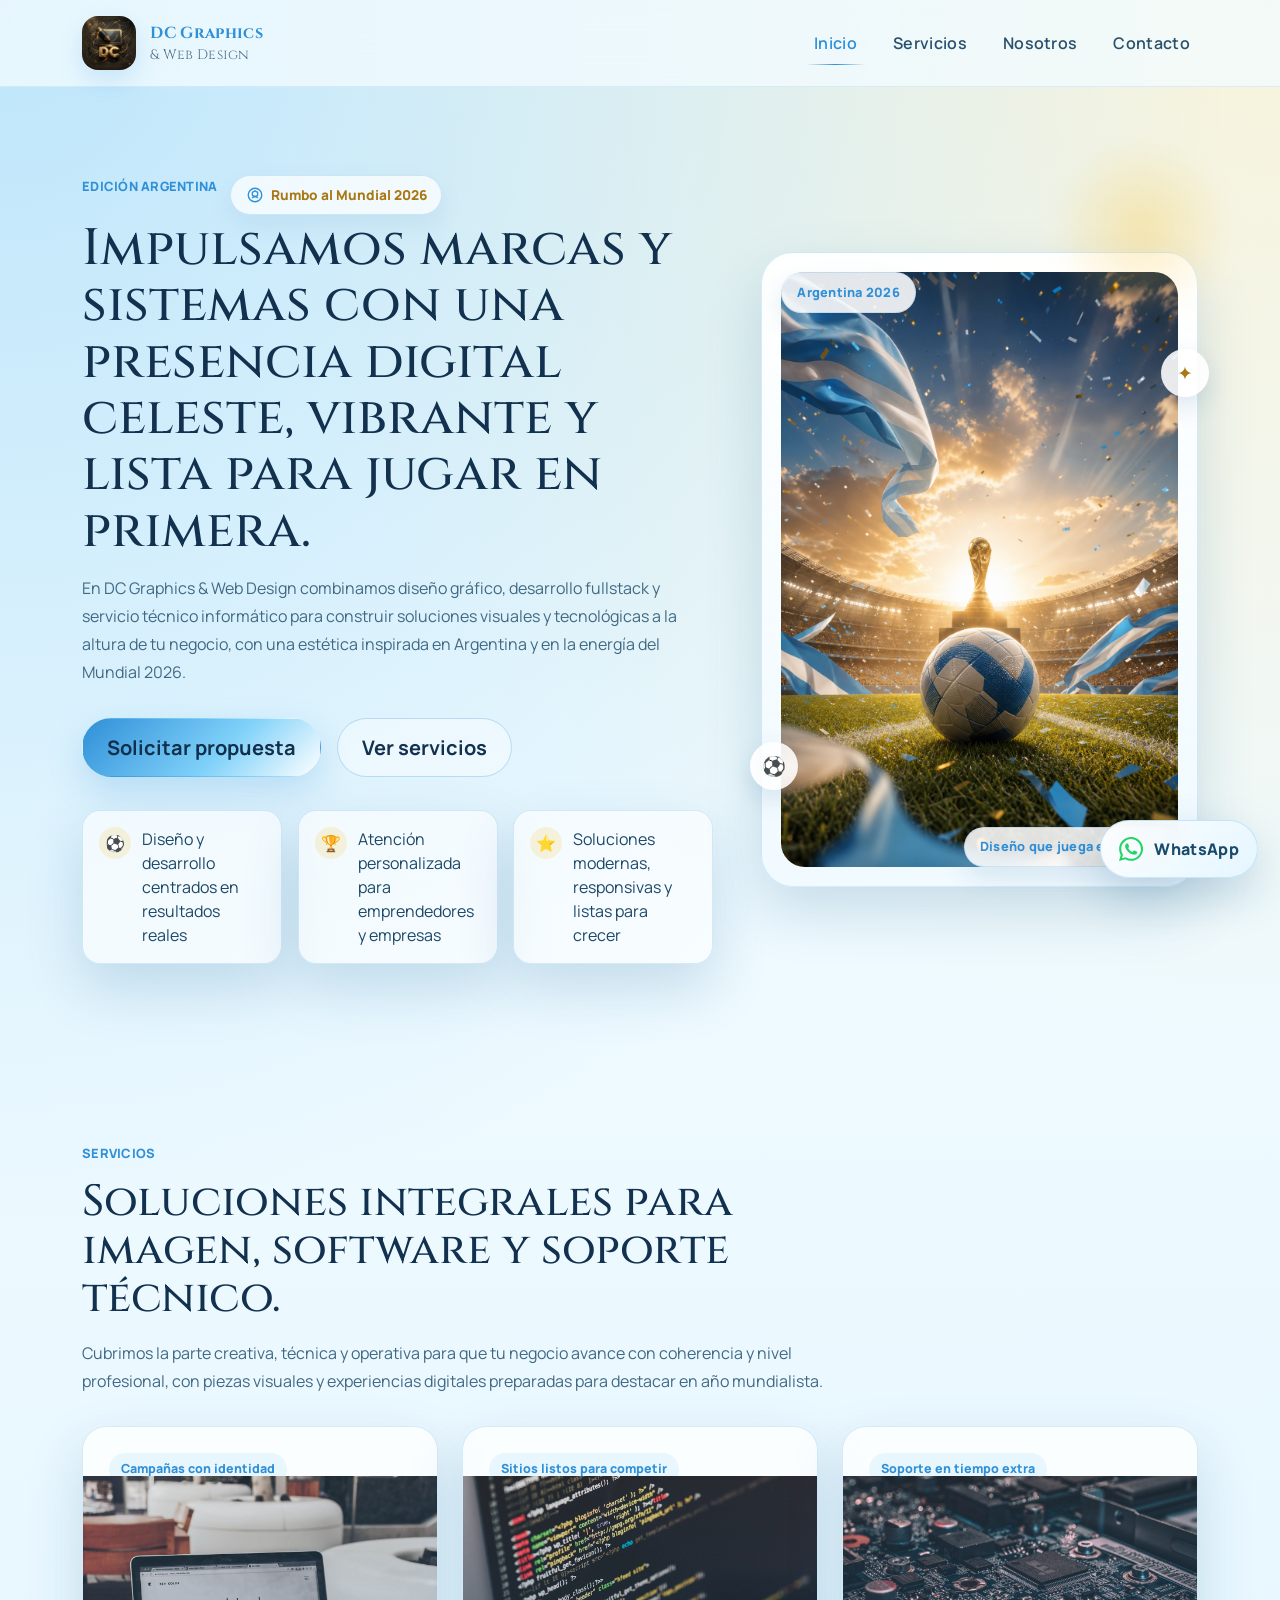
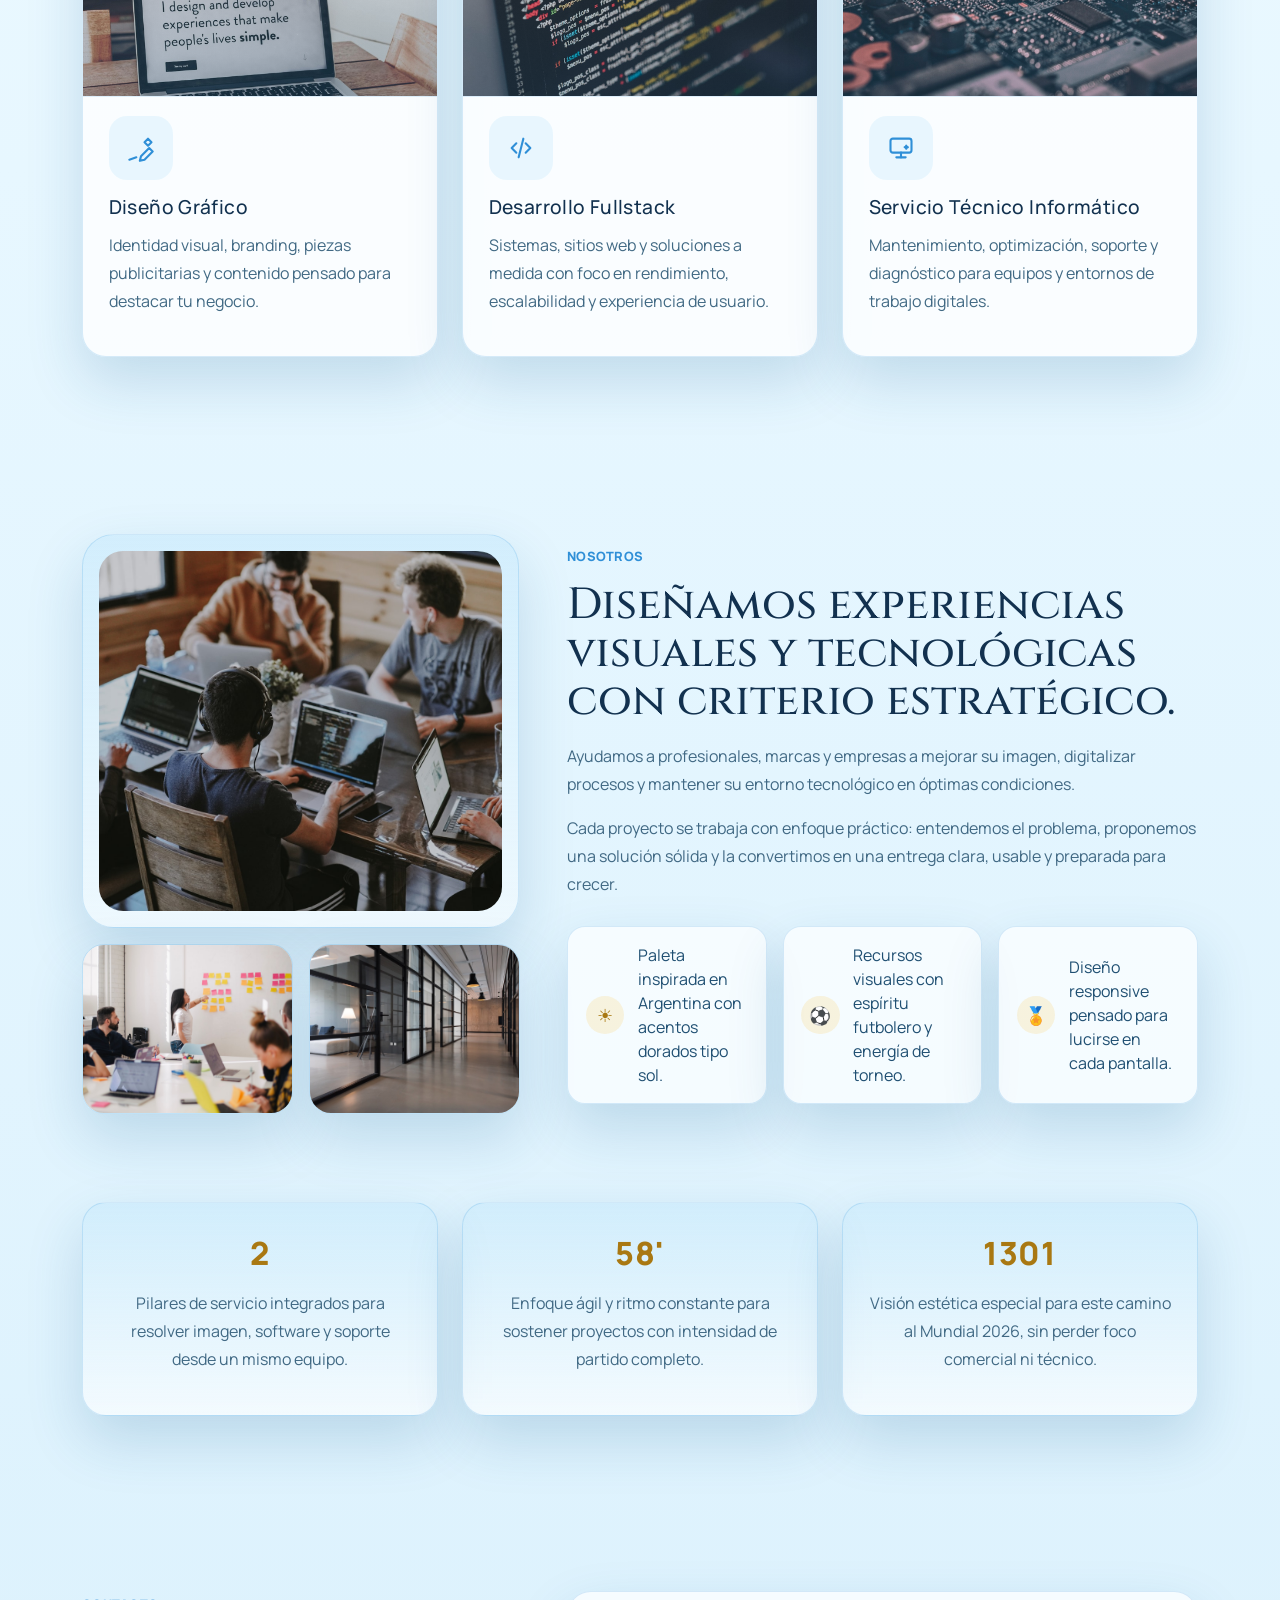
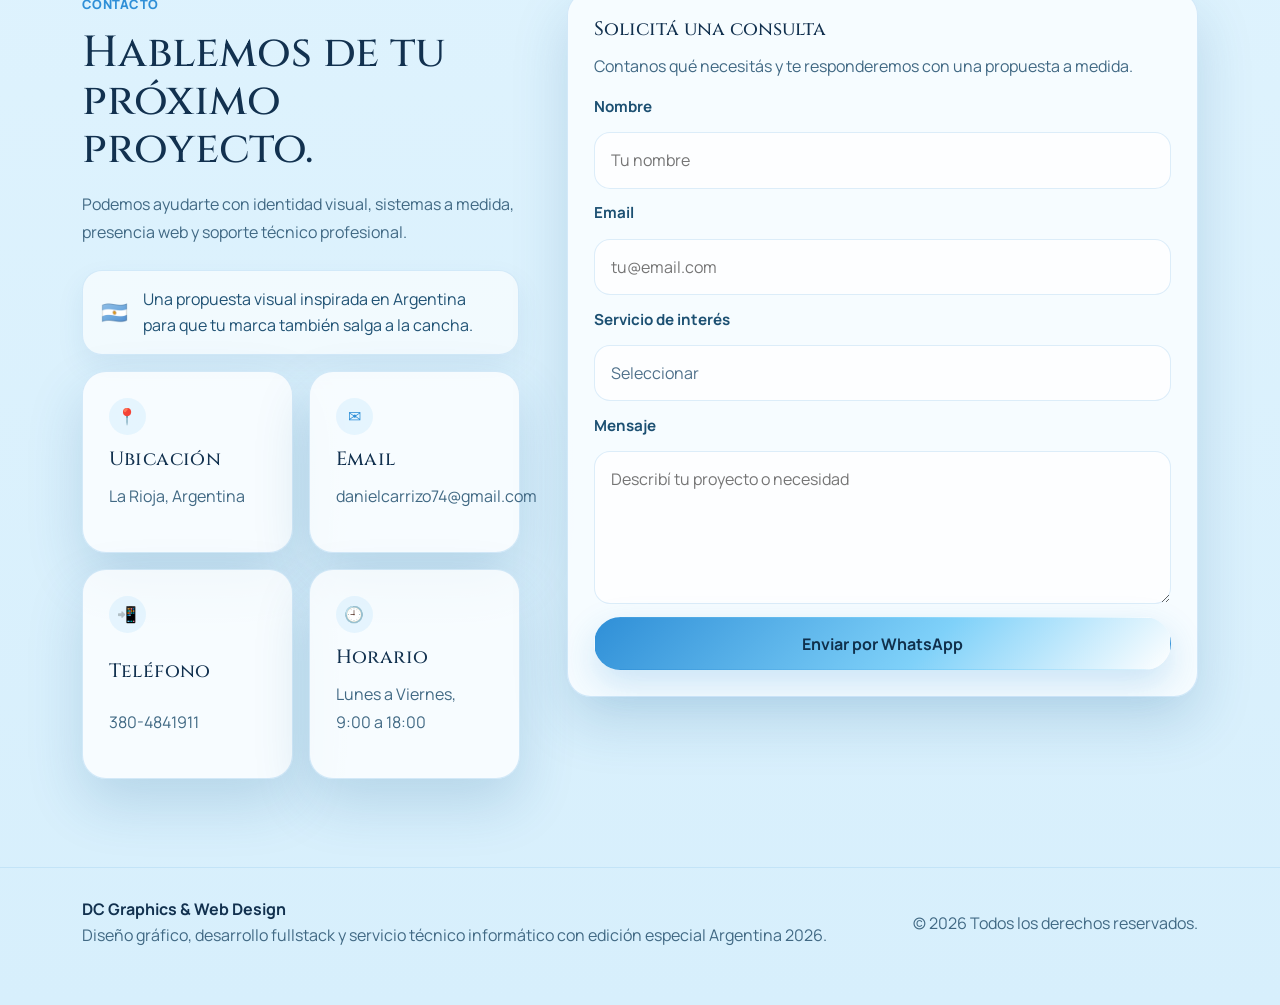
==== commit b790d462: "Add files via upload" ====
--- a/index.html
+++ b/index.html
@@ -119,7 +119,7 @@
               <div class="col-lg-5 reveal-up reveal-delay-2">
                 <div class="hero-card tilt-surface">
                   <span class="hero-card-badge hero-card-badge-top">Argentina 2026</span>
-                  <img src="assets/images/logo-dc.png" alt="Logo de DC Graphics & Web Design" />
+                  <img src="assets/images/hero-mundial-2026.png" alt="Escena futbolera inspirada en el Mundial 2026 con estadio, pelota y cintas argentinas" />
                   <div class="hero-card-orbit hero-card-orbit-left" aria-hidden="true">⚽</div>
                   <div class="hero-card-orbit hero-card-orbit-right" aria-hidden="true">✦</div>
                   <div class="hero-card-badge hero-card-badge-bottom">Diseño que juega en equipo</div>
--- a/assets/css/styles.css
+++ b/assets/css/styles.css
@@ -412,6 +412,7 @@
   width: 100%;
   min-height: 380px;
   object-fit: cover;
+  object-position: center center;
   border-radius: 24px;
 }
 
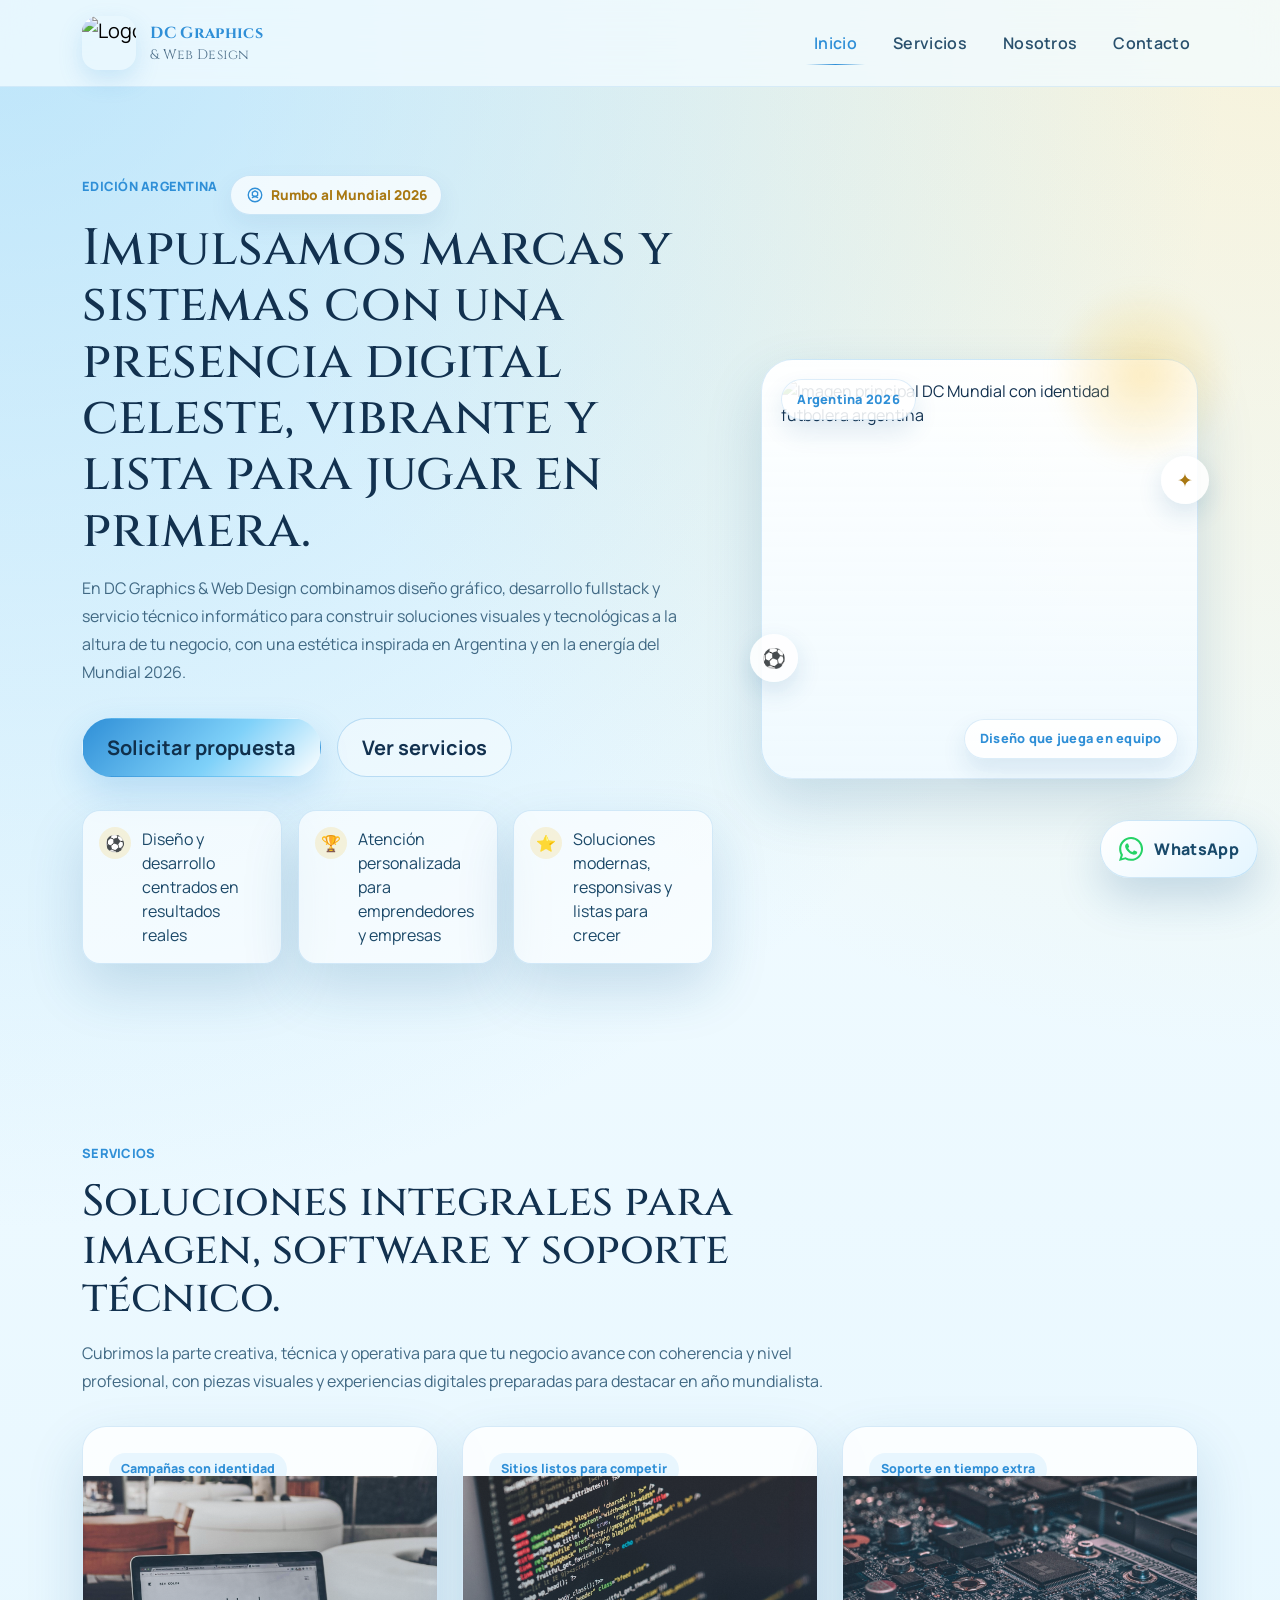
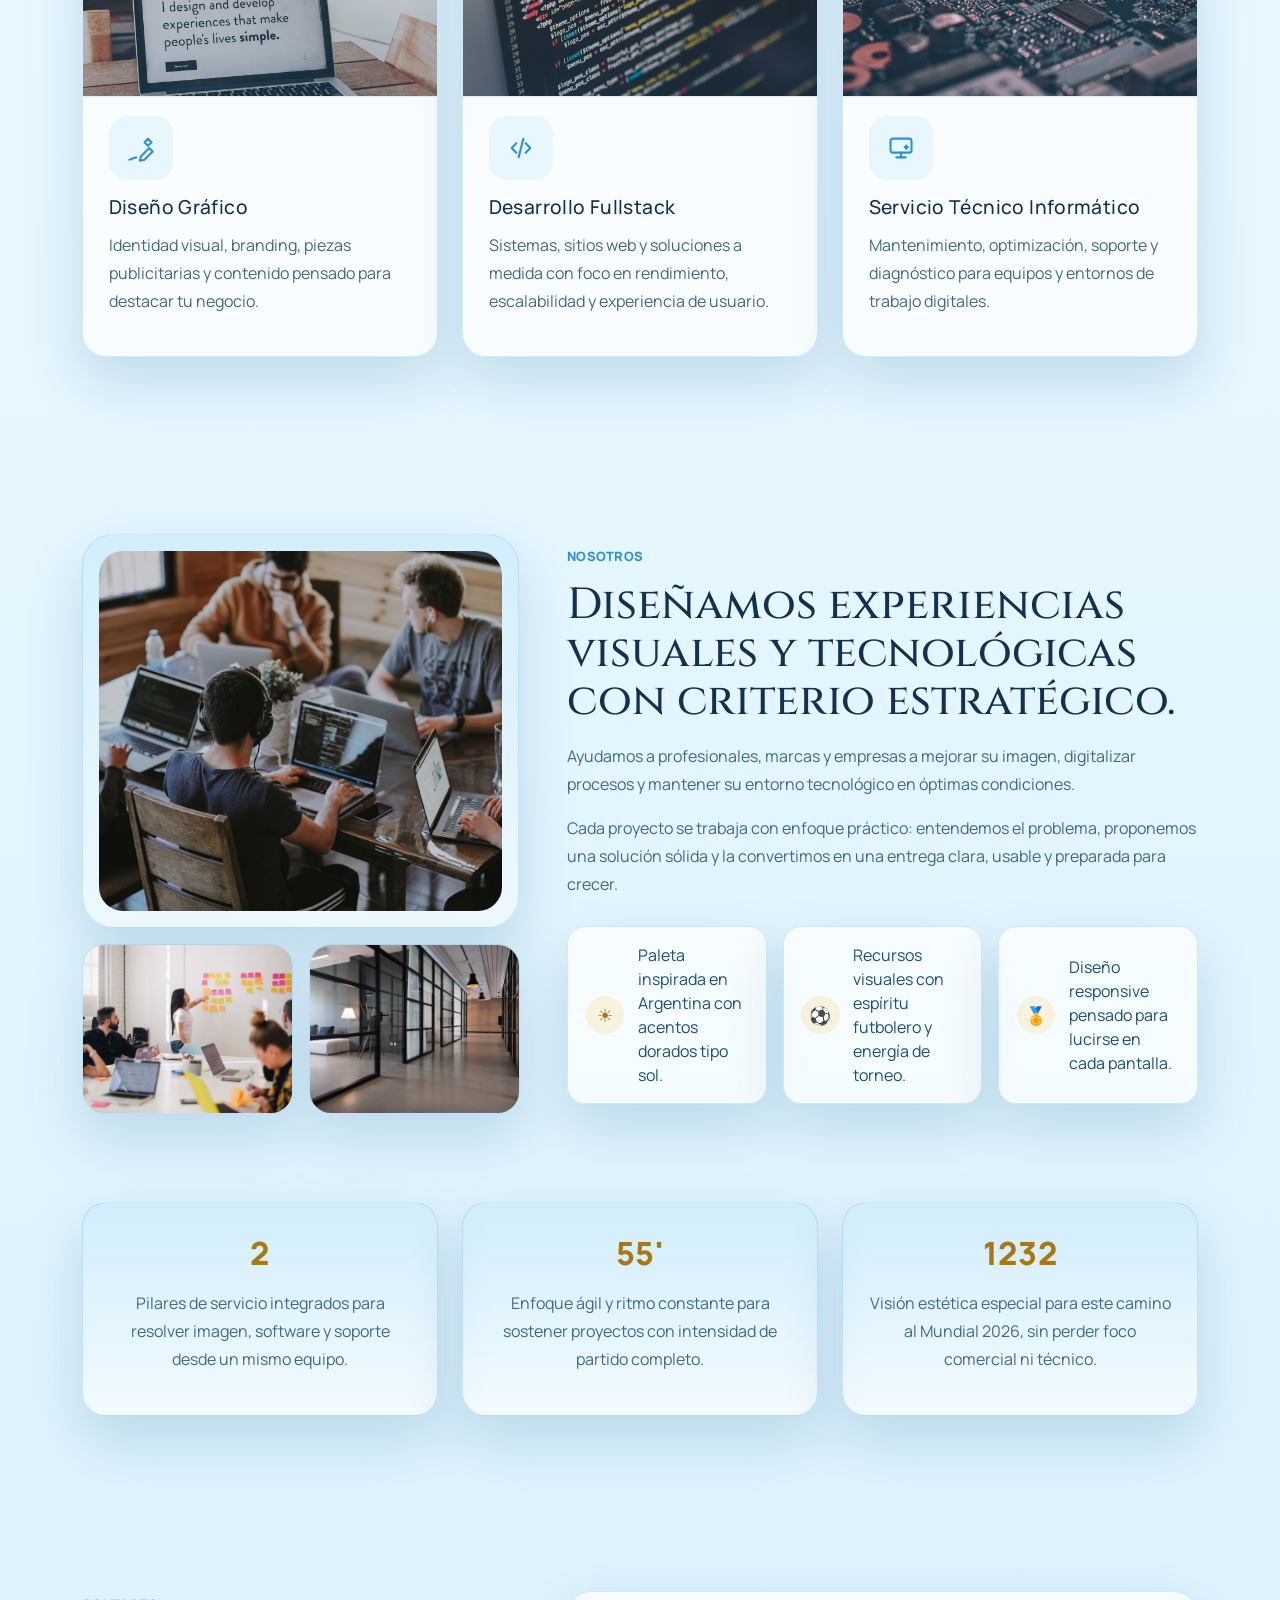
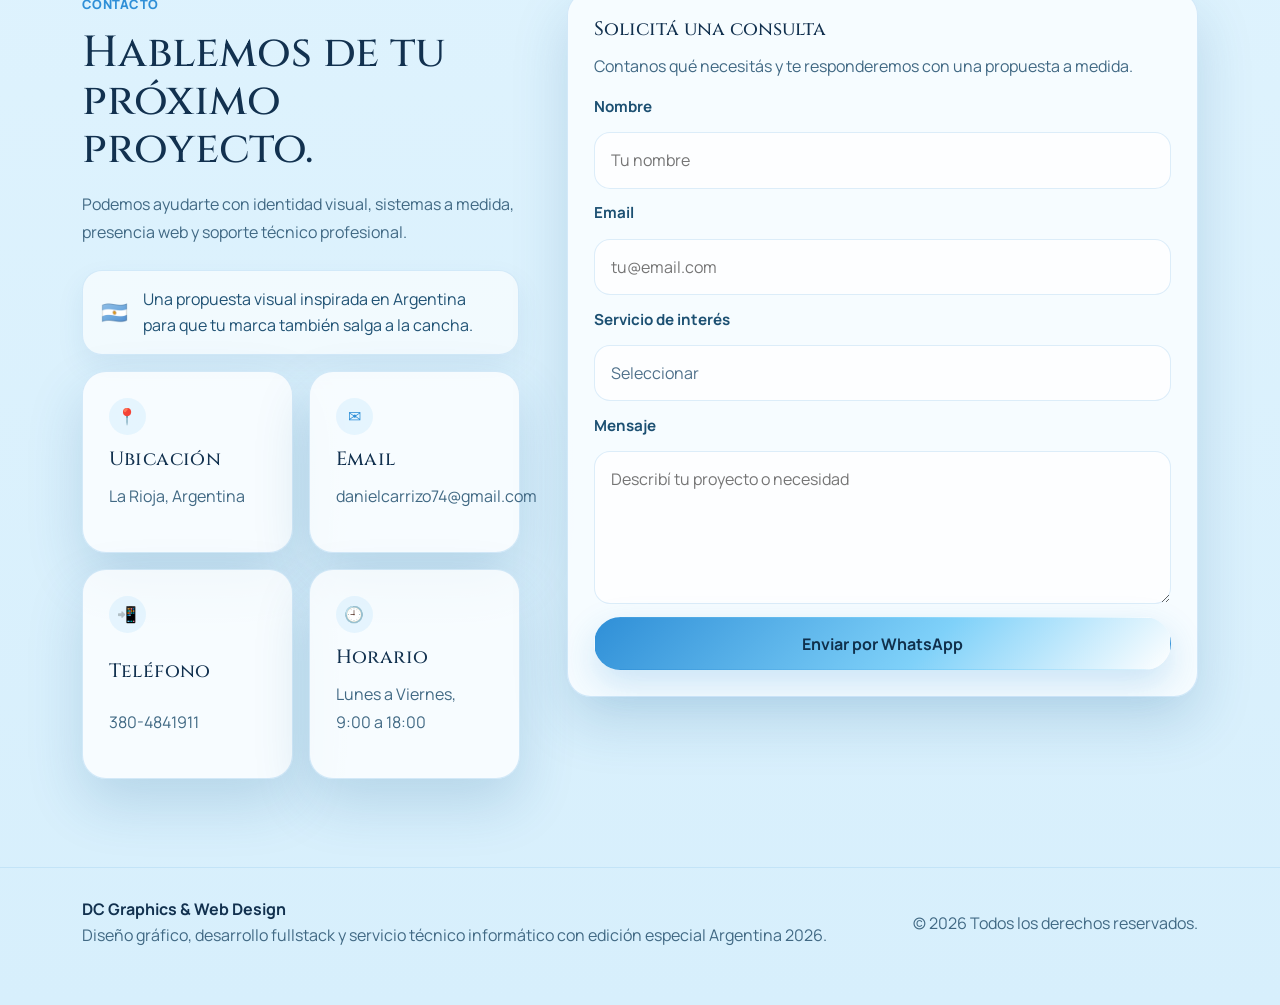
==== commit 4fab53ac: "Add files via upload" ====
--- a/index.html
+++ b/index.html
@@ -25,7 +25,7 @@
   <body class="worldcup-theme">
     <div class="site-preloader" aria-hidden="true">
       <div class="preloader-mark">
-        <img src="assets/images/logo-dc.png" alt="" />
+        <img src="assets/images/DCMundial.png" alt="" />
         <span class="preloader-glow"></span>
       </div>
     </div>
@@ -35,7 +35,7 @@
         <nav class="navbar navbar-expand-lg">
           <div class="container">
             <a class="navbar-brand brand" href="#inicio" aria-label="DC Graphics & Web Design">
-              <img src="assets/images/logo-dc.png" alt="Logo DC" />
+              <img src="assets/images/DCMundial.png" alt="Logo DC Mundial" />
               <div>
                 <strong>DC Graphics</strong>
                 <span>& Web Design</span>
@@ -116,10 +116,21 @@
                 </div>
               </div>
 
-              <div class="col-lg-5 reveal-up reveal-delay-2">
+              <div class="col-lg-5 reveal-up reveal-delay-2" data-hero-variant="c">
                 <div class="hero-card tilt-surface">
                   <span class="hero-card-badge hero-card-badge-top">Argentina 2026</span>
-                  <img src="assets/images/hero-mundial-2026.png" alt="Escena futbolera inspirada en el Mundial 2026 con estadio, pelota y cintas argentinas" />
+                  <!-- Hero variants: set data-hero-variant to "a", "b" or "c" on this column -->
+                  <img
+                    class="hero-image"
+                    src="assets/images/DCMundial.png"
+                    alt="Imagen principal DC Mundial con identidad futbolera argentina"
+                    data-src-a="assets/images/hero-mundial-2026.png"
+                    data-alt-a="Escena futbolera inspirada en el Mundial 2026 con estadio, pelota y cintas argentinas"
+                    data-src-b="assets/images/hero-mundial-2026-albiceleste.png"
+                    data-alt-b="Escena futbolera épica inspirada en el Mundial 2026 con estadio, pelota y estética albiceleste argentina"
+                    data-src-c="assets/images/DCMundial.png"
+                    data-alt-c="Imagen principal DC Mundial con identidad futbolera argentina"
+                  />
                   <div class="hero-card-orbit hero-card-orbit-left" aria-hidden="true">⚽</div>
                   <div class="hero-card-orbit hero-card-orbit-right" aria-hidden="true">✦</div>
                   <div class="hero-card-badge hero-card-badge-bottom">Diseño que juega en equipo</div>
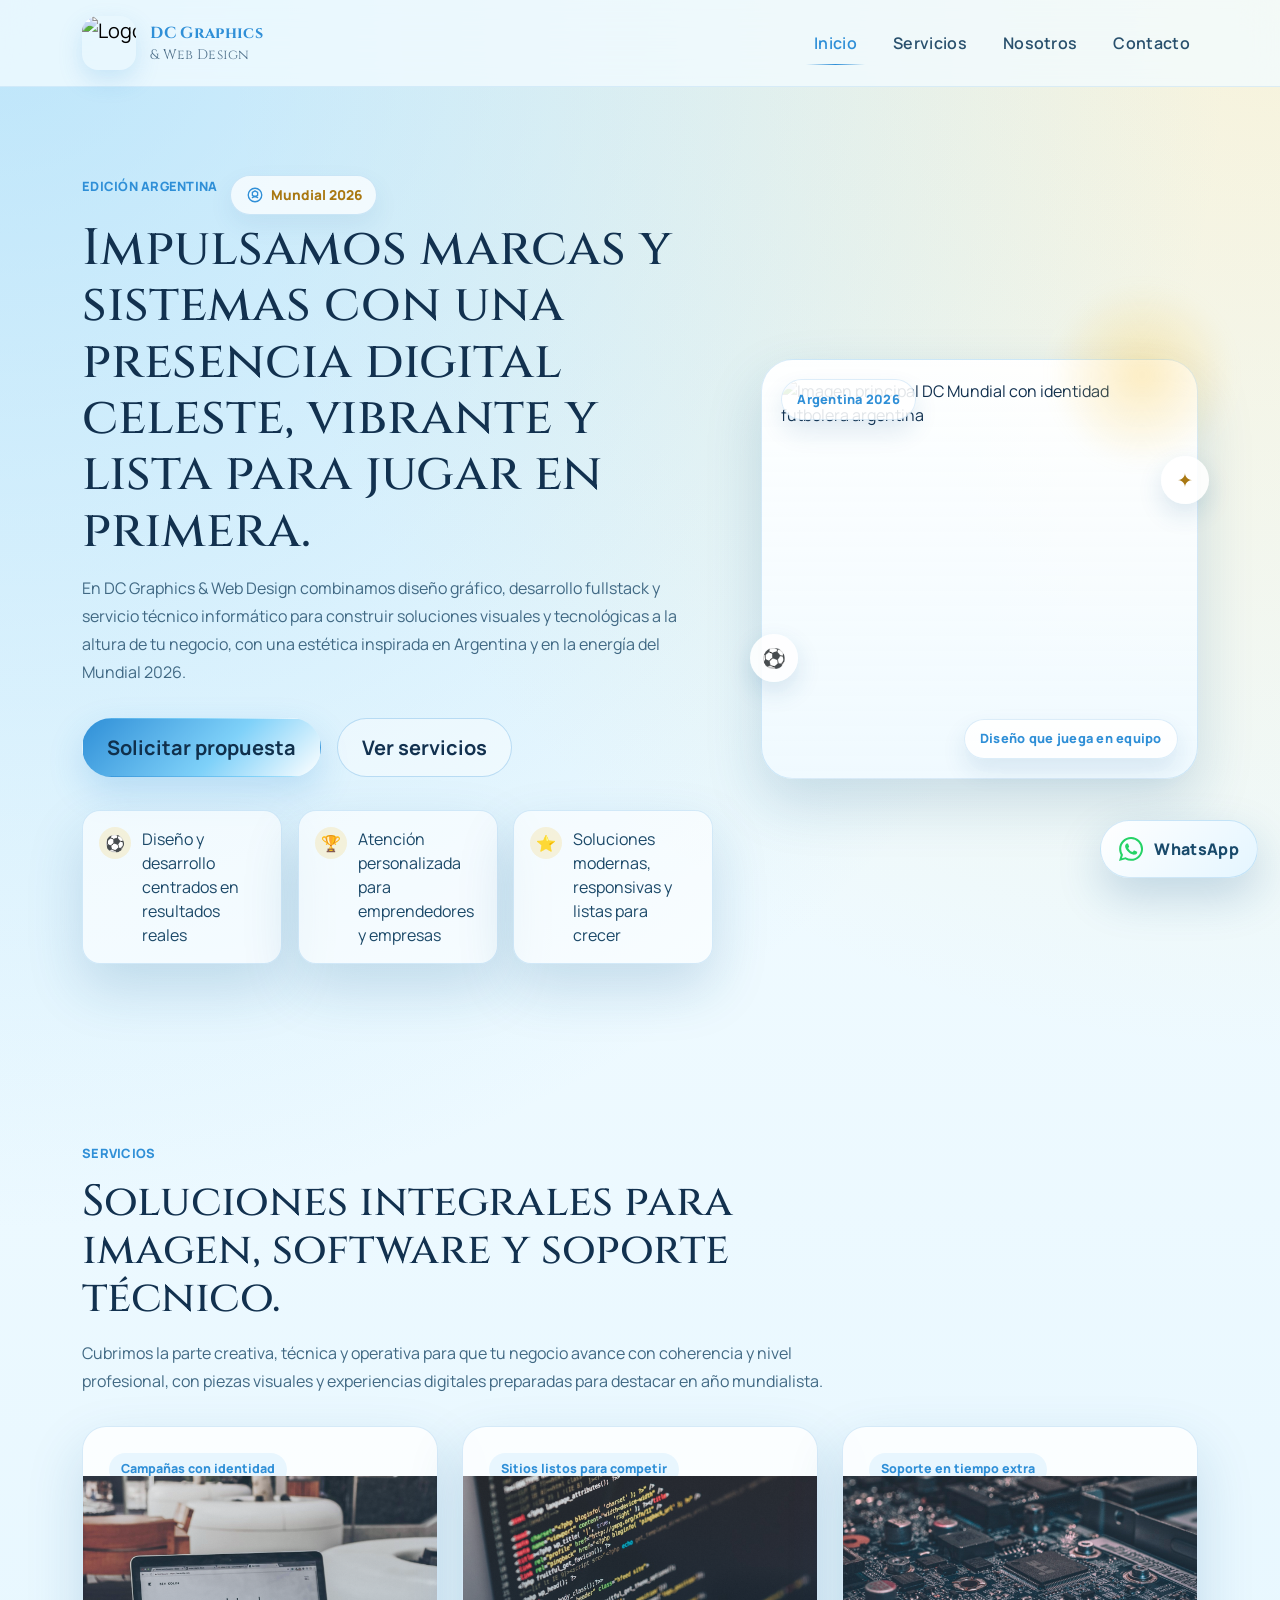
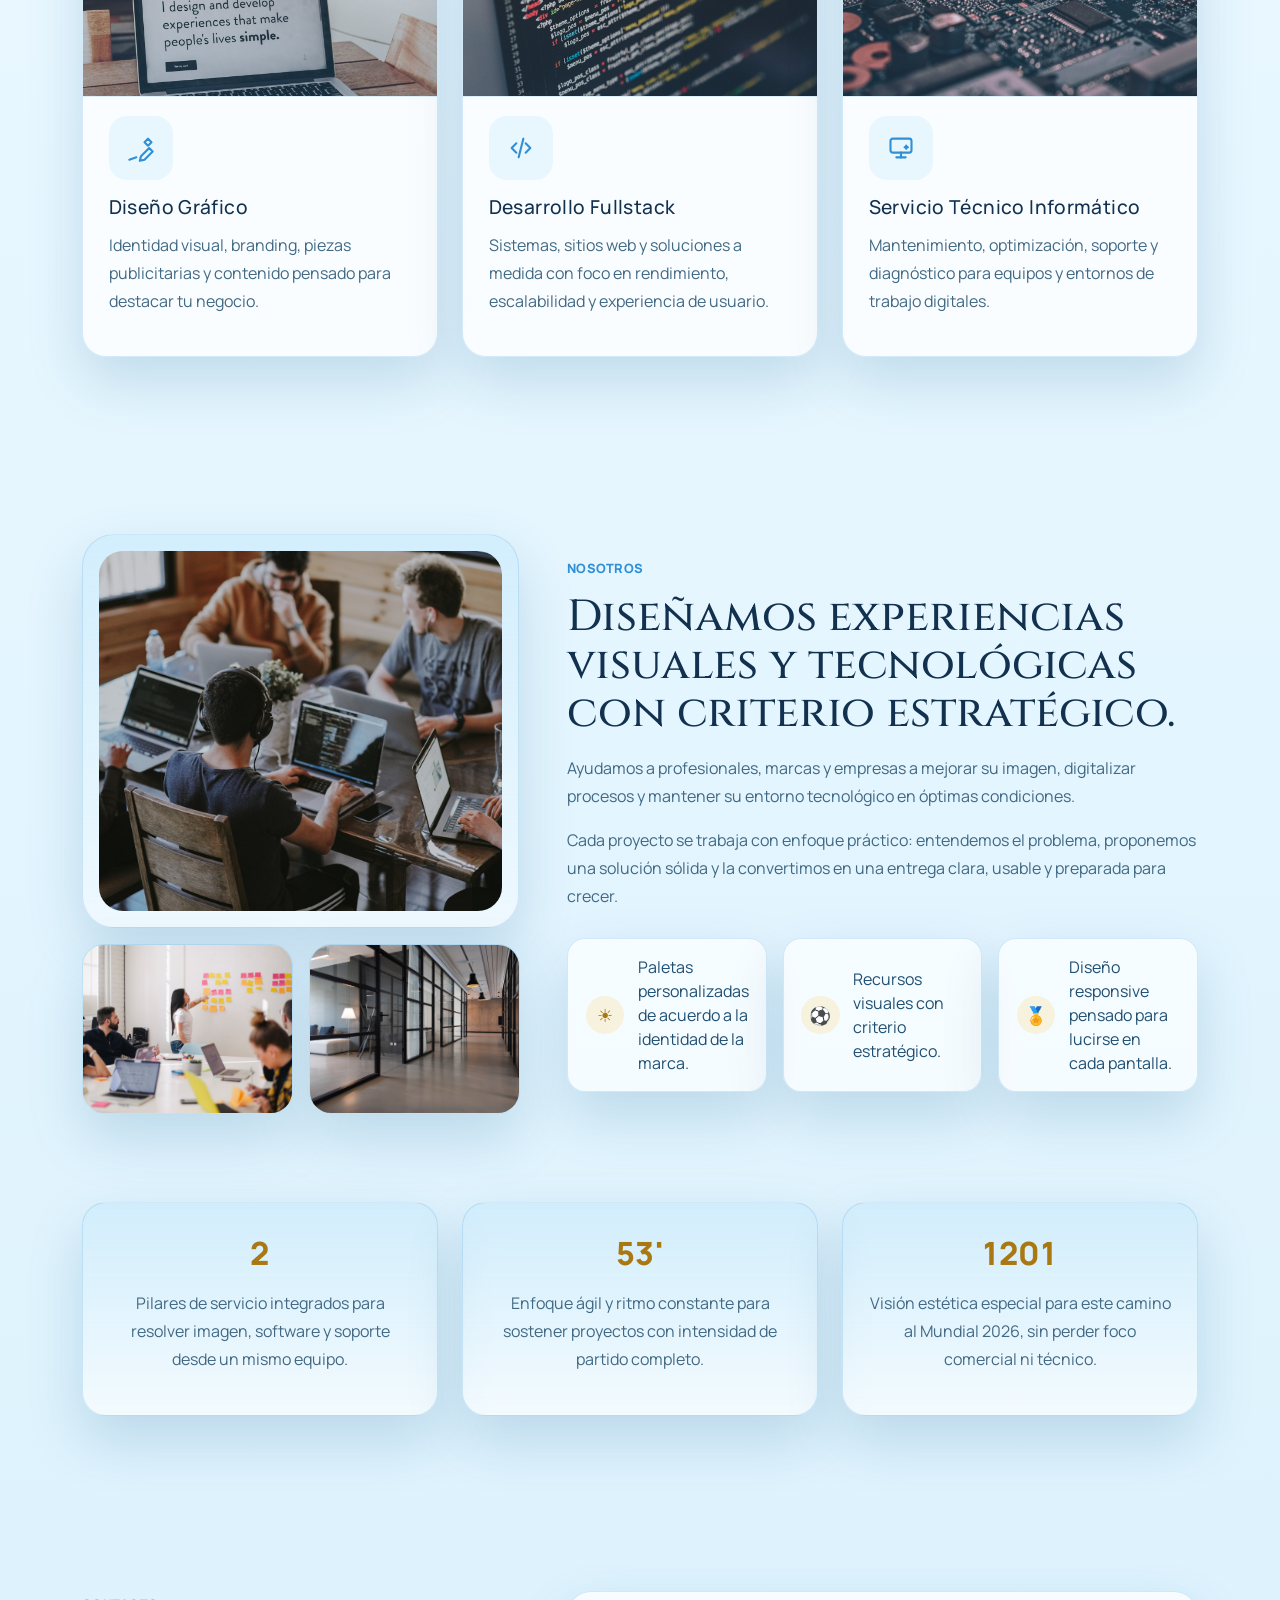
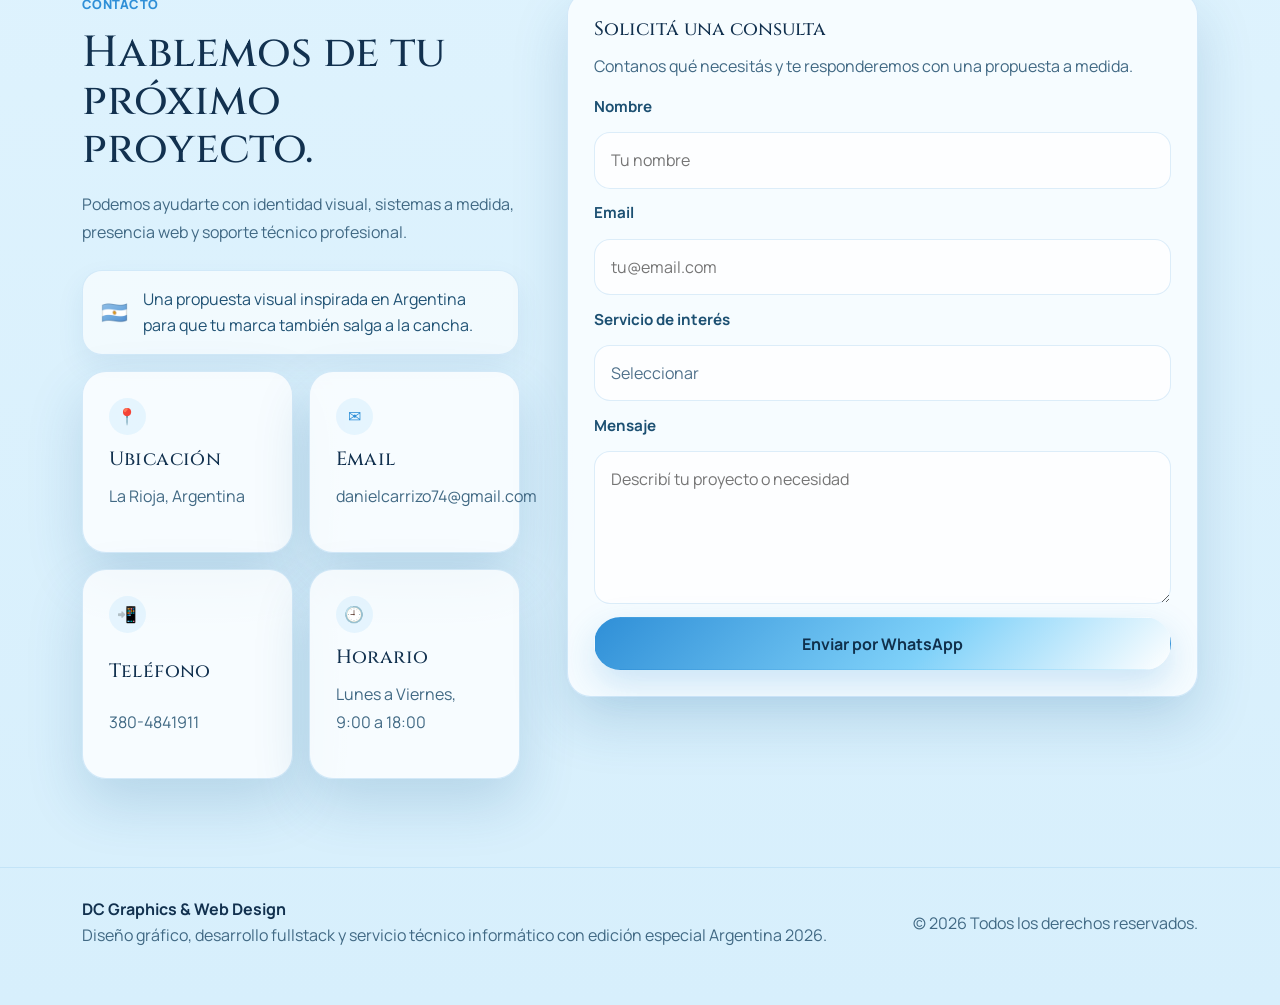
==== commit 83bd35ff: "Add files via upload" ====
--- a/index.html
+++ b/index.html
@@ -81,7 +81,7 @@
                       <path d="m8.5 8.5 3.5-2 3.5 2v4l-3.5 2-3.5-2Z"></path>
                       <path d="m8.5 15.5 3.5-2 3.5 2"></path>
                     </svg>
-                    Rumbo al Mundial 2026
+                    Mundial 2026
                   </span>
                 </div>
                 <h1 class="reveal-up reveal-delay-1">Impulsamos marcas y sistemas con una presencia digital celeste, vibrante y lista para jugar en primera.</h1>
@@ -251,11 +251,11 @@
                 <div class="about-highlights">
                   <div class="about-highlight tilt-surface">
                     <span class="about-highlight-icon" aria-hidden="true">☀</span>
-                    <span>Paleta inspirada en Argentina con acentos dorados tipo sol.</span>
+                    <span>Paletas personalizadas de acuerdo a la identidad de la marca.</span>
                   </div>
                   <div class="about-highlight tilt-surface">
                     <span class="about-highlight-icon" aria-hidden="true">⚽</span>
-                    <span>Recursos visuales con espíritu futbolero y energía de torneo.</span>
+                    <span>Recursos visuales con criterio estratégico.</span>
                   </div>
                   <div class="about-highlight tilt-surface">
                     <span class="about-highlight-icon" aria-hidden="true">🏅</span>
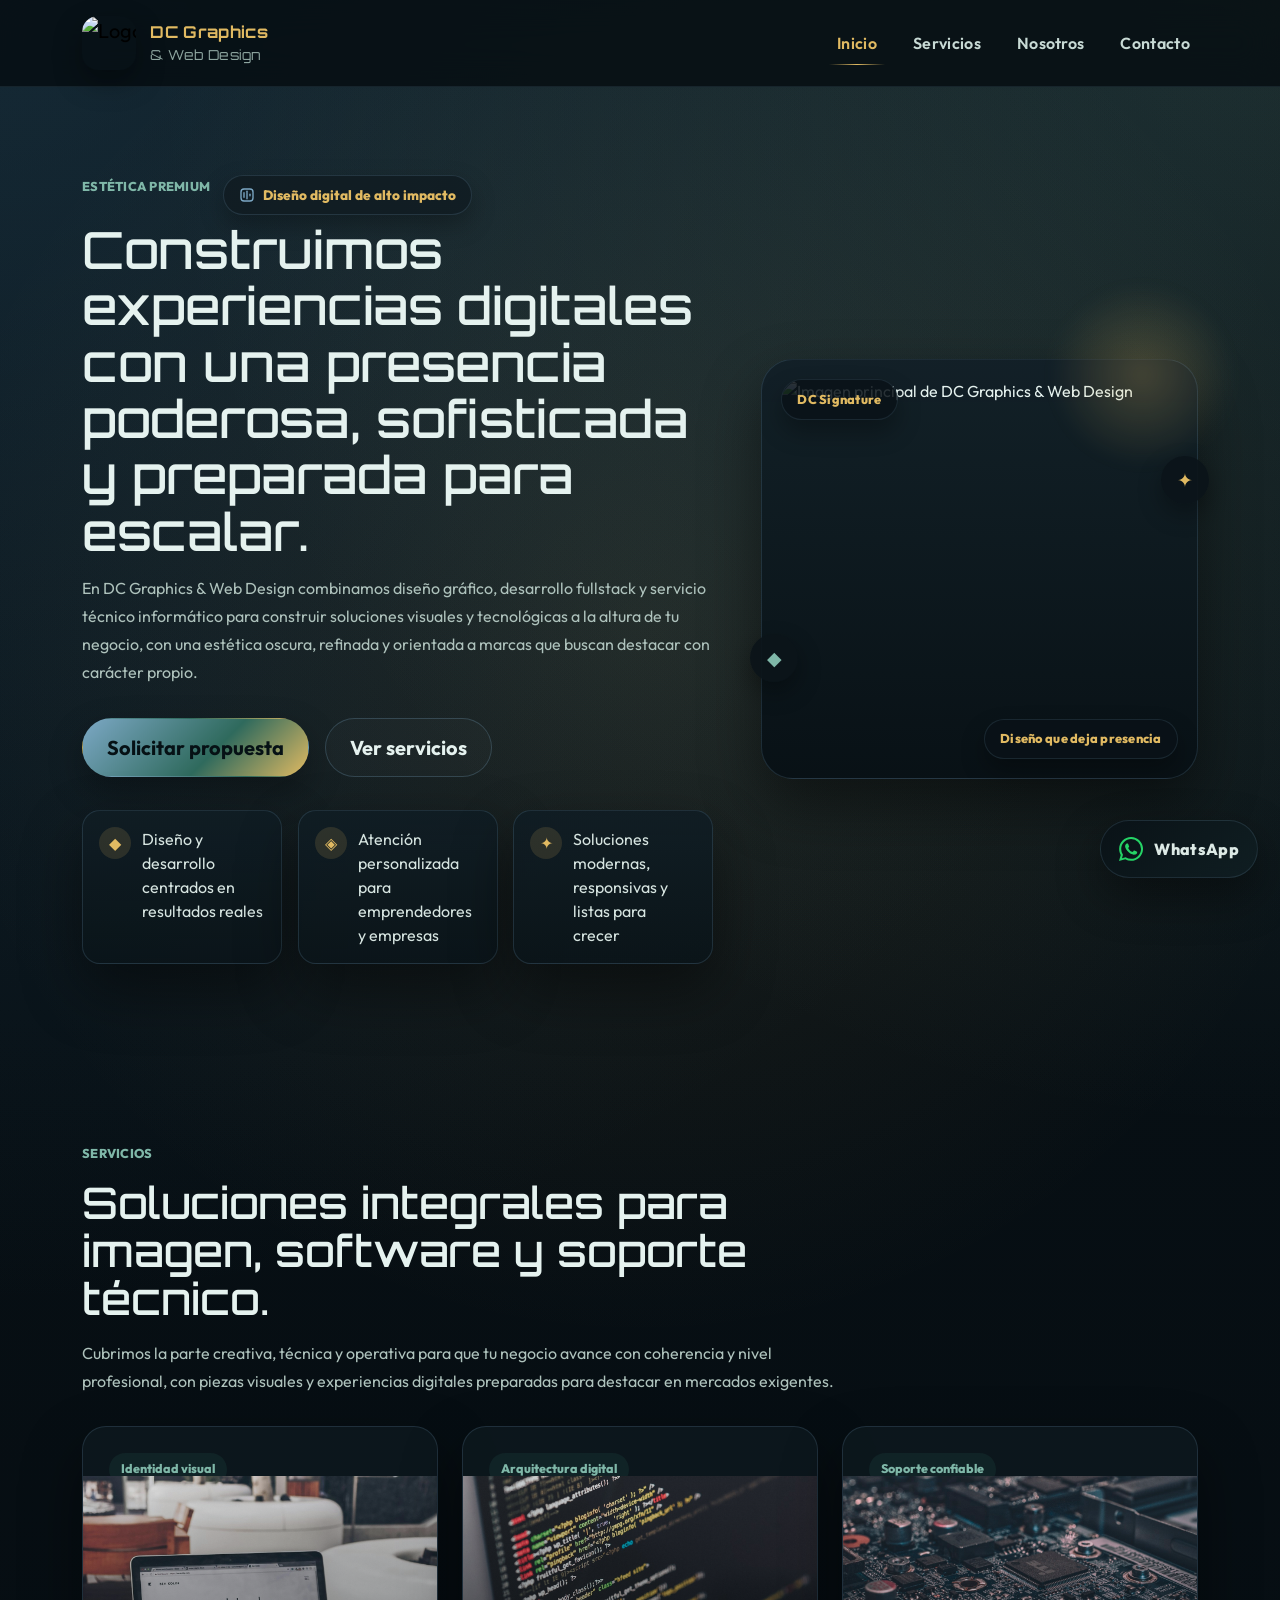
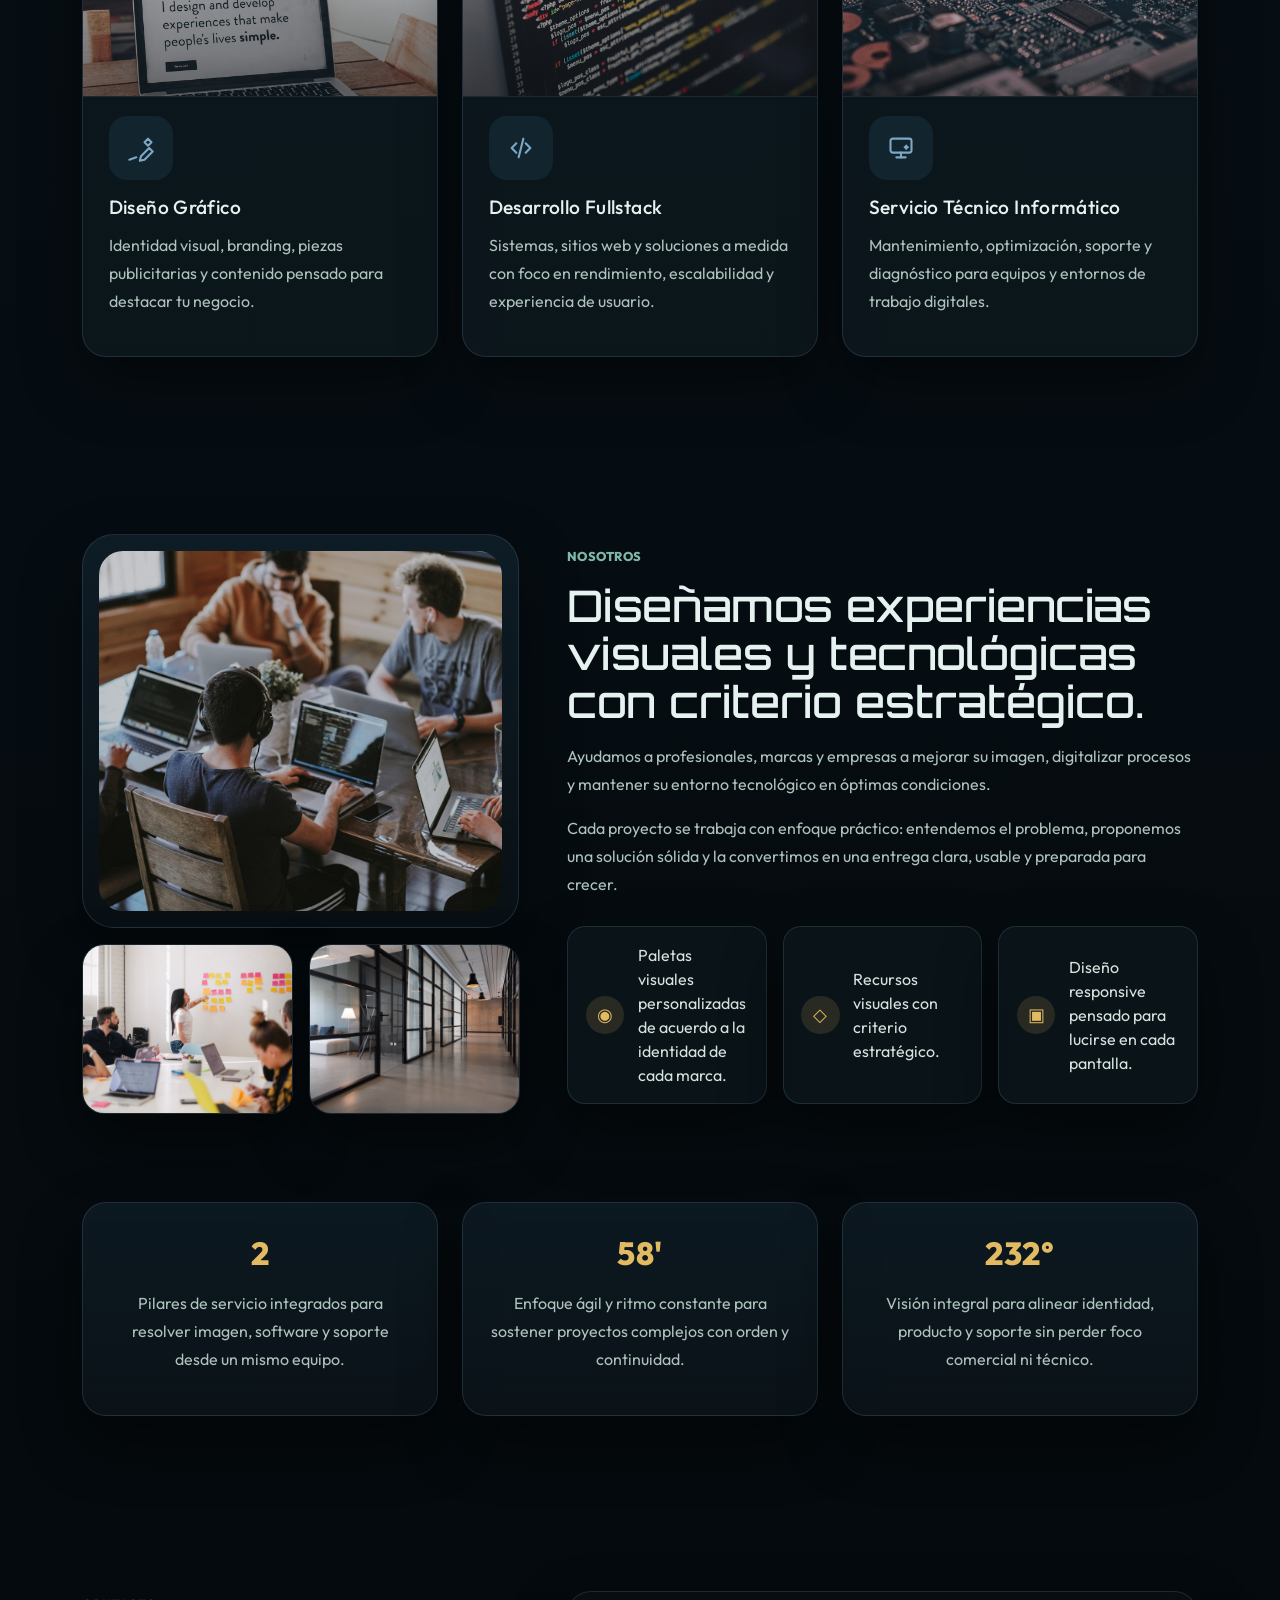
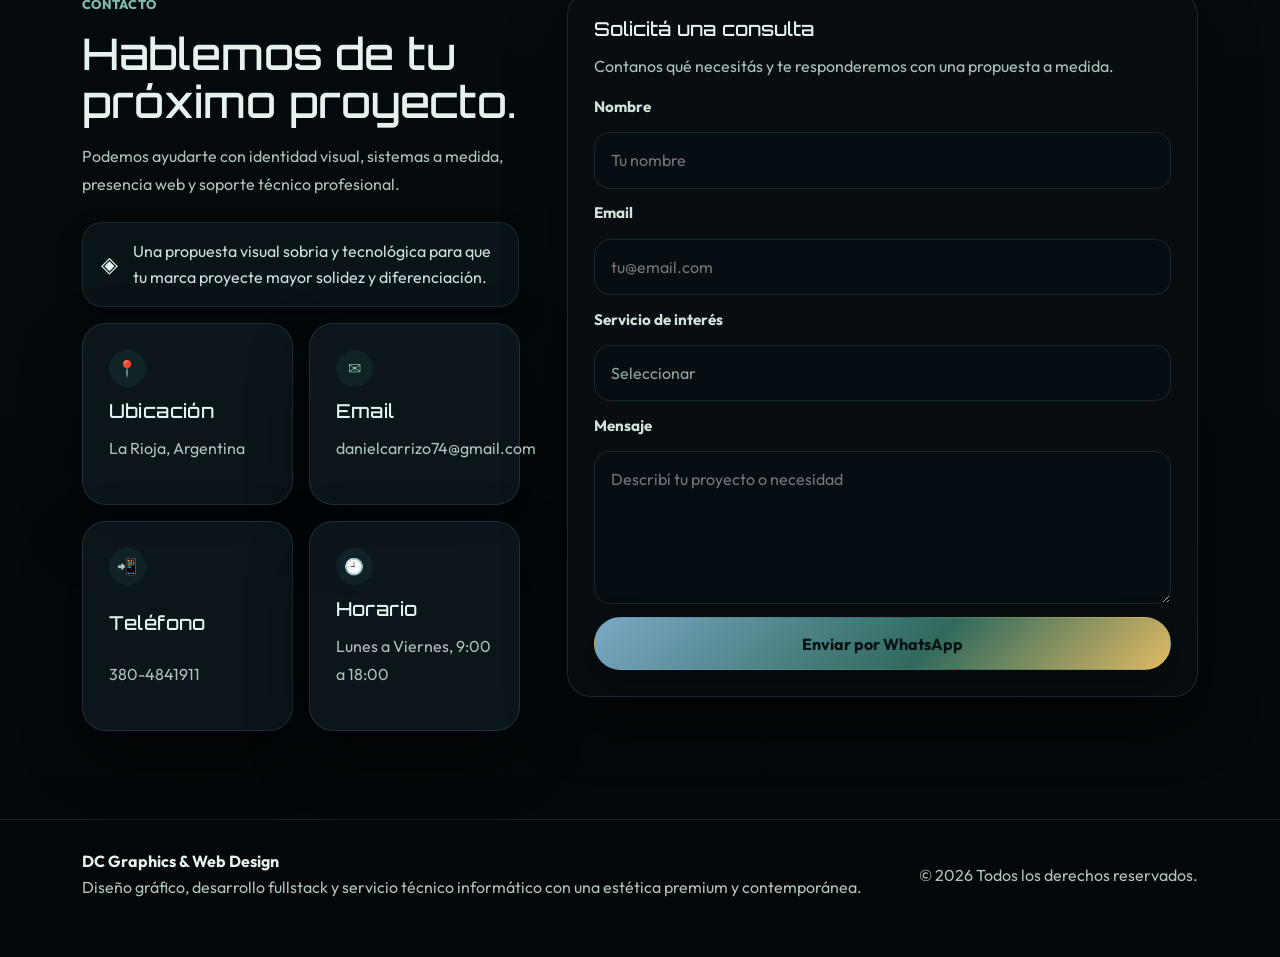
==== commit 0a6b8c68: "Add files via upload" ====
--- a/index.html
+++ b/index.html
@@ -11,7 +11,7 @@
     <link rel="preconnect" href="https://fonts.googleapis.com" />
     <link rel="preconnect" href="https://fonts.gstatic.com" crossorigin />
     <link
-      href="https://fonts.googleapis.com/css2?family=Cinzel:wght@500;700&family=Manrope:wght@400;500;600;700;800&display=swap"
+      href="https://fonts.googleapis.com/css2?family=Orbitron:wght@500;700;800&family=Outfit:wght@400;500;600;700;800&display=swap"
       rel="stylesheet"
     />
     <link
@@ -22,7 +22,7 @@
     />
     <link rel="stylesheet" href="assets/css/styles.css" />
   </head>
-  <body class="worldcup-theme">
+  <body>
     <div class="site-preloader" aria-hidden="true">
       <div class="preloader-mark">
         <img src="assets/images/DCMundial.png" alt="" />
@@ -35,7 +35,7 @@
         <nav class="navbar navbar-expand-lg">
           <div class="container">
             <a class="navbar-brand brand" href="#inicio" aria-label="DC Graphics & Web Design">
-              <img src="assets/images/DCMundial.png" alt="Logo DC Mundial" />
+              <img src="assets/images/DCMundial.png" alt="Logo DC Graphics & Web Design" />
               <div>
                 <strong>DC Graphics</strong>
                 <span>& Web Design</span>
@@ -74,21 +74,22 @@
             <div class="row align-items-center g-4 g-xl-5">
               <div class="col-lg-7">
                 <div class="hero-badges reveal-up">
-                  <span class="eyebrow">Edición Argentina</span>
-                  <span class="tournament-pill" aria-label="Referencia al Mundial 2026">
+                  <span class="eyebrow">Estética Premium</span>
+                  <span class="tournament-pill" aria-label="Referencia a diseño digital de alto impacto">
                     <svg viewBox="0 0 24 24" fill="none" stroke="currentColor" stroke-width="1.8" stroke-linecap="round" stroke-linejoin="round" aria-hidden="true">
-                      <circle cx="12" cy="12" r="9"></circle>
-                      <path d="m8.5 8.5 3.5-2 3.5 2v4l-3.5 2-3.5-2Z"></path>
-                      <path d="m8.5 15.5 3.5-2 3.5 2"></path>
+                      <rect x="4" y="4" width="16" height="16" rx="4"></rect>
+                      <path d="M8 15V9"></path>
+                      <path d="M12 17V7"></path>
+                      <path d="M16 13v-2"></path>
                     </svg>
-                    Mundial 2026
+                    Diseño digital de alto impacto
                   </span>
                 </div>
-                <h1 class="reveal-up reveal-delay-1">Impulsamos marcas y sistemas con una presencia digital celeste, vibrante y lista para jugar en primera.</h1>
+                <h1 class="reveal-up reveal-delay-1">Construimos experiencias digitales con una presencia poderosa, sofisticada y preparada para escalar.</h1>
                 <p class="lead-copy reveal-up reveal-delay-2">
                   En DC Graphics & Web Design combinamos diseño gráfico, desarrollo fullstack y servicio técnico
                   informático para construir soluciones visuales y tecnológicas a la altura de tu negocio, con una
-                  estética inspirada en Argentina y en la energía del Mundial 2026.
+                  estética oscura, refinada y orientada a marcas que buscan destacar con carácter propio.
                 </p>
                 <div class="hero-actions reveal-up reveal-delay-3">
                   <a class="btn btn-brand btn-lg" href="#contacto">Solicitar propuesta</a>
@@ -97,19 +98,19 @@
                 <div class="row g-3 hero-points">
                   <div class="col-md-4 reveal-up reveal-delay-2">
                     <div class="info-chip">
-                      <span class="chip-icon" aria-hidden="true">⚽</span>
+                      <span class="chip-icon" aria-hidden="true">◆</span>
                       Diseño y desarrollo centrados en resultados reales
                     </div>
                   </div>
                   <div class="col-md-4 reveal-up reveal-delay-3">
                     <div class="info-chip">
-                      <span class="chip-icon" aria-hidden="true">🏆</span>
+                      <span class="chip-icon" aria-hidden="true">◈</span>
                       Atención personalizada para emprendedores y empresas
                     </div>
                   </div>
                   <div class="col-md-4 reveal-up reveal-delay-4">
                     <div class="info-chip">
-                      <span class="chip-icon" aria-hidden="true">⭐</span>
+                      <span class="chip-icon" aria-hidden="true">✦</span>
                       Soluciones modernas, responsivas y listas para crecer
                     </div>
                   </div>
@@ -118,22 +119,22 @@
 
               <div class="col-lg-5 reveal-up reveal-delay-2" data-hero-variant="c">
                 <div class="hero-card tilt-surface">
-                  <span class="hero-card-badge hero-card-badge-top">Argentina 2026</span>
+                  <span class="hero-card-badge hero-card-badge-top">DC Signature</span>
                   <!-- Hero variants: set data-hero-variant to "a", "b" or "c" on this column -->
                   <img
                     class="hero-image"
                     src="assets/images/DCMundial.png"
-                    alt="Imagen principal DC Mundial con identidad futbolera argentina"
+                    alt="Imagen principal de DC Graphics & Web Design"
                     data-src-a="assets/images/hero-mundial-2026.png"
-                    data-alt-a="Escena futbolera inspirada en el Mundial 2026 con estadio, pelota y cintas argentinas"
+                    data-alt-a="Imagen hero alternativa con atmósfera tecnológica y alto impacto visual"
                     data-src-b="assets/images/hero-mundial-2026-albiceleste.png"
-                    data-alt-b="Escena futbolera épica inspirada en el Mundial 2026 con estadio, pelota y estética albiceleste argentina"
+                    data-alt-b="Imagen hero alternativa con composición épica y presencia cinematográfica"
                     data-src-c="assets/images/DCMundial.png"
-                    data-alt-c="Imagen principal DC Mundial con identidad futbolera argentina"
+                    data-alt-c="Imagen principal de DC Graphics & Web Design"
                   />
-                  <div class="hero-card-orbit hero-card-orbit-left" aria-hidden="true">⚽</div>
+                  <div class="hero-card-orbit hero-card-orbit-left" aria-hidden="true">◆</div>
                   <div class="hero-card-orbit hero-card-orbit-right" aria-hidden="true">✦</div>
-                  <div class="hero-card-badge hero-card-badge-bottom">Diseño que juega en equipo</div>
+                  <div class="hero-card-badge hero-card-badge-bottom">Diseño que deja presencia</div>
                 </div>
               </div>
             </div>
@@ -147,14 +148,14 @@
               <h2>Soluciones integrales para imagen, software y soporte técnico.</h2>
               <p>
                 Cubrimos la parte creativa, técnica y operativa para que tu negocio avance con coherencia y nivel
-                profesional, con piezas visuales y experiencias digitales preparadas para destacar en año mundialista.
+                profesional, con piezas visuales y experiencias digitales preparadas para destacar en mercados exigentes.
               </p>
             </div>
 
             <div class="row g-4">
               <div class="col-md-6 col-xl-4 reveal-up">
                 <article class="service-card h-100 tilt-surface">
-                  <span class="service-tag">Campañas con identidad</span>
+                  <span class="service-tag">Identidad visual</span>
                   <div class="service-media">
                     <img
                       src="assets/images/services/diseno-grafico.jpg"
@@ -176,7 +177,7 @@
 
               <div class="col-md-6 col-xl-4 reveal-up reveal-delay-1">
                 <article class="service-card h-100 tilt-surface">
-                  <span class="service-tag">Sitios listos para competir</span>
+                  <span class="service-tag">Arquitectura digital</span>
                   <div class="service-media">
                     <img
                       src="assets/images/services/desarrollo-fullstack.jpg"
@@ -198,7 +199,7 @@
 
               <div class="col-md-6 col-xl-4 reveal-up reveal-delay-2">
                 <article class="service-card h-100 tilt-surface">
-                  <span class="service-tag">Soporte en tiempo extra</span>
+                  <span class="service-tag">Soporte confiable</span>
                   <div class="service-media">
                     <img
                       src="assets/images/services/servicio-tecnico.jpg"
@@ -250,15 +251,15 @@
                 </p>
                 <div class="about-highlights">
                   <div class="about-highlight tilt-surface">
-                    <span class="about-highlight-icon" aria-hidden="true">☀</span>
-                    <span>Paletas personalizadas de acuerdo a la identidad de la marca.</span>
+                    <span class="about-highlight-icon" aria-hidden="true">◉</span>
+                    <span>Paletas visuales personalizadas de acuerdo a la identidad de cada marca.</span>
                   </div>
                   <div class="about-highlight tilt-surface">
-                    <span class="about-highlight-icon" aria-hidden="true">⚽</span>
+                    <span class="about-highlight-icon" aria-hidden="true">◇</span>
                     <span>Recursos visuales con criterio estratégico.</span>
                   </div>
                   <div class="about-highlight tilt-surface">
-                    <span class="about-highlight-icon" aria-hidden="true">🏅</span>
+                    <span class="about-highlight-icon" aria-hidden="true">▣</span>
                     <span>Diseño responsive pensado para lucirse en cada pantalla.</span>
                   </div>
                 </div>
@@ -279,13 +280,13 @@
               <div class="col-md-4 reveal-up reveal-delay-1">
                 <article class="showcase-card h-100 tilt-surface">
                   <span class="metric"><span class="metric-count" data-target="90" data-suffix="'">0</span></span>
-                  <p>Enfoque ágil y ritmo constante para sostener proyectos con intensidad de partido completo.</p>
+                  <p>Enfoque ágil y ritmo constante para sostener proyectos complejos con orden y continuidad.</p>
                 </article>
               </div>
               <div class="col-md-4 reveal-up reveal-delay-2">
                 <article class="showcase-card h-100 tilt-surface">
-                  <span class="metric"><span class="metric-count" data-target="2026" data-suffix="">0</span></span>
-                  <p>Visión estética especial para este camino al Mundial 2026, sin perder foco comercial ni técnico.</p>
+                  <span class="metric"><span class="metric-count" data-target="360" data-suffix="°">0</span></span>
+                  <p>Visión integral para alinear identidad, producto y soporte sin perder foco comercial ni técnico.</p>
                 </article>
               </div>
             </div>
@@ -302,8 +303,8 @@
                   Podemos ayudarte con identidad visual, sistemas a medida, presencia web y soporte técnico profesional.
                 </p>
                 <div class="contact-banner reveal-up reveal-delay-1">
-                  <span aria-hidden="true">🇦🇷</span>
-                  <p>Una propuesta visual inspirada en Argentina para que tu marca también salga a la cancha.</p>
+                  <span aria-hidden="true">◈</span>
+                  <p>Una propuesta visual sobria y tecnológica para que tu marca proyecte mayor solidez y diferenciación.</p>
                 </div>
 
                 <div class="row g-3 contact-list">
@@ -376,7 +377,7 @@
         <div class="container footer-shell">
           <div>
             <strong>DC Graphics & Web Design</strong>
-            <p>Diseño gráfico, desarrollo fullstack y servicio técnico informático con edición especial Argentina 2026.</p>
+            <p>Diseño gráfico, desarrollo fullstack y servicio técnico informático con una estética premium y contemporánea.</p>
           </div>
           <p>&copy; <span id="currentYear"></span> Todos los derechos reservados.</p>
         </div>
--- a/assets/css/styles.css
+++ b/assets/css/styles.css
@@ -1,18 +1,19 @@
 :root {
-  --bg: #e7f7ff;
-  --bg-soft: #d6eefc;
-  --panel: rgba(255, 255, 255, 0.78);
-  --panel-strong: rgba(248, 252, 255, 0.94);
-  --text: #12314f;
-  --muted: #50718b;
-  --gold: #e4b94d;
-  --gold-bright: #f7c94b;
-  --gold-deep: #a97812;
-  --sky: #76c8f4;
-  --sky-deep: #2f8fd7;
-  --sky-soft: #f3fbff;
-  --border: rgba(47, 143, 215, 0.18);
-  --shadow: 0 24px 55px rgba(24, 93, 146, 0.18);
+  --bg: #060d12;
+  --bg-soft: #0d171d;
+  --panel: rgba(14, 24, 30, 0.84);
+  --panel-strong: rgba(8, 14, 18, 0.94);
+  --text: #e5f2ef;
+  --muted: #8ea6a0;
+  --gold: #a77a2b;
+  --gold-bright: #e1ba62;
+  --gold-deep: #6d4c14;
+  --blue-metal: #3a6f8f;
+  --blue-bright: #7ca8c5;
+  --green-metal: #2f6a5d;
+  --green-bright: #7fb7a8;
+  --border: rgba(122, 168, 197, 0.18);
+  --shadow: 0 26px 60px rgba(0, 0, 0, 0.45);
   --radius: 24px;
 }
 
@@ -26,12 +27,13 @@
 
 body {
   margin: 0;
-  font-family: "Manrope", sans-serif;
+  font-family: "Outfit", sans-serif;
   color: var(--text);
   background:
-    radial-gradient(circle at top left, rgba(118, 200, 244, 0.45), transparent 28%),
-    radial-gradient(circle at top right, rgba(247, 201, 75, 0.2), transparent 24%),
-    linear-gradient(180deg, #f7fdff 0%, #e7f7ff 42%, #d7effc 100%);
+    radial-gradient(circle at top left, rgba(58, 111, 143, 0.26), transparent 30%),
+    radial-gradient(circle at top right, rgba(127, 183, 168, 0.18), transparent 26%),
+    radial-gradient(circle at 50% 15%, rgba(225, 186, 98, 0.1), transparent 20%),
+    linear-gradient(180deg, #081116 0%, #060d12 48%, #030709 100%);
 }
 
 img {
@@ -62,8 +64,8 @@
   display: grid;
   place-items: center;
   background:
-    radial-gradient(circle at center, rgba(247, 201, 75, 0.2), transparent 34%),
-    linear-gradient(180deg, rgba(233, 248, 255, 0.98), rgba(205, 237, 252, 0.98));
+    radial-gradient(circle at center, rgba(225, 186, 98, 0.18), transparent 34%),
+    linear-gradient(180deg, rgba(9, 16, 22, 0.98), rgba(5, 9, 13, 0.98));
   transition:
     opacity 0.7s ease,
     visibility 0.7s ease;
@@ -85,7 +87,7 @@
   height: 112px;
   object-fit: cover;
   border-radius: 28px;
-  box-shadow: 0 18px 42px rgba(47, 143, 215, 0.18);
+  box-shadow: 0 18px 42px rgba(0, 0, 0, 0.4);
   animation: preloader-float 2s ease-in-out infinite;
 }
 
@@ -95,7 +97,7 @@
   width: 180px;
   height: 180px;
   border-radius: 50%;
-  background: radial-gradient(circle, rgba(247, 201, 75, 0.3), transparent 68%);
+  background: radial-gradient(circle, rgba(225, 186, 98, 0.34), transparent 68%);
   filter: blur(10px);
   animation: preloader-pulse 1.8s ease-in-out infinite;
 }
@@ -143,8 +145,8 @@
   top: 0;
   z-index: 1030;
   backdrop-filter: blur(18px);
-  background: rgba(242, 251, 255, 0.78);
-  border-bottom: 1px solid rgba(47, 143, 215, 0.12);
+  background: rgba(5, 11, 15, 0.76);
+  border-bottom: 1px solid rgba(122, 168, 197, 0.12);
 }
 
 .navbar {
@@ -163,7 +165,7 @@
   height: 54px;
   object-fit: cover;
   border-radius: 16px;
-  box-shadow: 0 10px 25px rgba(47, 143, 215, 0.18);
+  box-shadow: 0 12px 28px rgba(0, 0, 0, 0.35);
 }
 
 .brand strong,
@@ -183,13 +185,13 @@
 .section-heading h2,
 .contact h3,
 .contact-form-card h3 {
-  font-family: "Cinzel", serif;
+  font-family: "Orbitron", sans-serif;
 }
 
 .brand strong {
   display: block;
-  color: var(--sky-deep);
-  font-size: 1rem;
+  color: var(--gold-bright);
+  font-size: 1.02rem;
 }
 
 .brand span {
@@ -205,7 +207,7 @@
 .site-nav .nav-link {
   position: relative;
   padding: 0.4rem 0;
-  color: #29506d;
+  color: #c8dad5;
   font-weight: 600;
 }
 
@@ -216,7 +218,7 @@
   bottom: -0.2rem;
   width: 100%;
   height: 1px;
-  background: linear-gradient(90deg, transparent, var(--sky-deep), transparent);
+  background: linear-gradient(90deg, transparent, var(--gold-bright), transparent);
   transform: scaleX(0);
   transform-origin: center;
   transition: transform 0.3s ease;
@@ -228,7 +230,7 @@
 }
 
 .site-nav .nav-link.is-active {
-  color: var(--sky-deep);
+  color: var(--gold-bright);
 }
 
 .site-nav .nav-link.is-active::after {
@@ -250,7 +252,7 @@
   width: 28px;
   height: 2px;
   margin: 5px 0;
-  background: var(--sky-deep);
+  background: var(--gold-bright);
 }
 
 .eyebrow {
@@ -258,7 +260,7 @@
   align-items: center;
   gap: 0.45rem;
   margin-bottom: 1rem;
-  color: var(--sky-deep);
+  color: var(--green-bright);
   font-size: 0.8rem;
   font-weight: 800;
   text-transform: uppercase;
@@ -277,19 +279,19 @@
   align-items: center;
   gap: 0.45rem;
   padding: 0.55rem 0.9rem;
-  border: 1px solid rgba(47, 143, 215, 0.2);
+  border: 1px solid rgba(122, 168, 197, 0.18);
   border-radius: 999px;
-  background: rgba(255, 255, 255, 0.72);
-  color: var(--gold-deep);
+  background: rgba(16, 27, 34, 0.82);
+  color: var(--gold-bright);
   font-size: 0.85rem;
   font-weight: 800;
-  box-shadow: 0 10px 24px rgba(24, 93, 146, 0.08);
+  box-shadow: 0 10px 24px rgba(0, 0, 0, 0.28);
 }
 
 .tournament-pill svg {
   width: 18px;
   height: 18px;
-  color: var(--sky-deep);
+  color: var(--blue-bright);
 }
 
 h1,
@@ -315,7 +317,7 @@
 .contact-form-card p,
 .site-footer p,
 .about p {
-  color: #416984;
+  color: #aec2bc;
   line-height: 1.75;
   font-size: 1rem;
 }
@@ -341,15 +343,15 @@
 }
 
 .btn-brand {
-  background: linear-gradient(135deg, var(--sky-deep), #7fd1f9 58%, #ffffff);
-  color: #10304c;
+  background: linear-gradient(135deg, #7ca8c5, #2f6a5d 58%, #e1ba62);
+  color: #061115;
   border: 1px solid transparent;
-  box-shadow: 0 14px 35px rgba(47, 143, 215, 0.22);
+  box-shadow: 0 14px 35px rgba(0, 0, 0, 0.3);
 }
 
 .btn-outline-brand {
-  background: rgba(255, 255, 255, 0.42);
-  border: 1px solid rgba(47, 143, 215, 0.28);
+  background: rgba(255, 255, 255, 0.02);
+  border: 1px solid rgba(122, 168, 197, 0.26);
   color: var(--text);
 }
 
@@ -372,8 +374,8 @@
   gap: 0.7rem;
   padding: 1rem;
   border-radius: 18px;
-  background: rgba(255, 255, 255, 0.6);
-  color: #1b4868;
+  background: linear-gradient(180deg, rgba(16, 29, 36, 0.92), rgba(10, 20, 25, 0.86));
+  color: #d6e4e0;
 }
 
 .chip-icon {
@@ -382,8 +384,8 @@
   min-width: 2rem;
   height: 2rem;
   border-radius: 999px;
-  background: rgba(247, 201, 75, 0.2);
-  color: var(--gold-deep);
+  background: rgba(225, 186, 98, 0.14);
+  color: var(--gold-bright);
   font-size: 1rem;
 }
 
@@ -392,8 +394,8 @@
   padding: 1.2rem;
   border-radius: 32px;
   background:
-    linear-gradient(180deg, rgba(255, 255, 255, 0.85), rgba(236, 248, 255, 0.74)),
-    rgba(255, 255, 255, 0.7);
+    linear-gradient(180deg, rgba(19, 33, 40, 0.96), rgba(9, 17, 22, 0.94)),
+    rgba(8, 14, 18, 0.92);
   transition: transform 0.45s cubic-bezier(0.22, 1, 0.36, 1), box-shadow 0.35s ease;
 }
 
@@ -404,7 +406,7 @@
   width: 180px;
   height: 180px;
   border-radius: 50%;
-  background: radial-gradient(circle, rgba(247, 201, 75, 0.34), transparent 72%);
+  background: radial-gradient(circle, rgba(225, 186, 98, 0.24), transparent 72%);
   filter: blur(8px);
 }
 
@@ -423,13 +425,13 @@
   align-items: center;
   padding: 0.6rem 0.95rem;
   border-radius: 999px;
-  border: 1px solid rgba(47, 143, 215, 0.16);
-  background: rgba(255, 255, 255, 0.88);
-  color: var(--sky-deep);
+  border: 1px solid rgba(122, 168, 197, 0.14);
+  background: rgba(10, 18, 24, 0.86);
+  color: var(--gold-bright);
   font-size: 0.8rem;
   font-weight: 800;
   letter-spacing: 0.02em;
-  box-shadow: 0 12px 24px rgba(24, 93, 146, 0.12);
+  box-shadow: 0 12px 24px rgba(0, 0, 0, 0.3);
 }
 
 .hero-card-badge-top {
@@ -450,9 +452,10 @@
   width: 3rem;
   height: 3rem;
   border-radius: 50%;
-  background: rgba(255, 255, 255, 0.88);
-  box-shadow: 0 10px 24px rgba(24, 93, 146, 0.15);
+  background: rgba(11, 20, 26, 0.92);
+  box-shadow: 0 10px 24px rgba(0, 0, 0, 0.32);
   font-size: 1.2rem;
+  color: var(--green-bright);
 }
 
 .hero-card-orbit-left {
@@ -463,7 +466,7 @@
 .hero-card-orbit-right {
   right: -0.75rem;
   top: 6rem;
-  color: var(--gold-deep);
+  color: var(--gold-bright);
 }
 
 .section-heading {
@@ -485,8 +488,8 @@
   margin-bottom: 1rem;
   padding: 0.45rem 0.75rem;
   border-radius: 999px;
-  background: rgba(118, 200, 244, 0.14);
-  color: var(--sky-deep);
+  background: rgba(47, 106, 93, 0.16);
+  color: var(--green-bright);
   font-size: 0.78rem;
   font-weight: 800;
 }
@@ -510,21 +513,21 @@
 .about-logo-frame:hover,
 .about-logo-frame:focus-within {
   transform: translateY(-6px);
-  border-color: rgba(47, 143, 215, 0.38);
+  border-color: rgba(225, 186, 98, 0.36);
   box-shadow: 0 28px 60px rgba(0, 0, 0, 0.52);
 }
 
 .service-media {
   margin: -1.6rem -1.6rem 1.2rem;
   position: relative;
-  border-bottom: 1px solid rgba(47, 143, 215, 0.14);
+  border-bottom: 1px solid rgba(122, 168, 197, 0.14);
 }
 
 .service-media::after {
   content: "";
   position: absolute;
   inset: 0;
-  background: linear-gradient(180deg, rgba(255, 255, 255, 0.02), rgba(18, 68, 102, 0.26));
+  background: linear-gradient(180deg, rgba(0, 0, 0, 0.02), rgba(3, 8, 11, 0.52));
   pointer-events: none;
 }
 
@@ -542,8 +545,8 @@
   height: 64px;
   margin-bottom: 1rem;
   border-radius: 18px;
-  background: rgba(118, 200, 244, 0.14);
-  color: var(--sky-deep);
+  background: rgba(58, 111, 143, 0.16);
+  color: var(--blue-bright);
 }
 
 .service-icon svg {
@@ -566,7 +569,7 @@
 .about-logo-frame {
   padding: 1rem;
   border-radius: 32px;
-  background: linear-gradient(180deg, rgba(118, 200, 244, 0.16), rgba(255, 255, 255, 0.42));
+  background: linear-gradient(180deg, rgba(58, 111, 143, 0.16), rgba(10, 17, 22, 0.86));
   transition:
     transform 0.35s ease,
     box-shadow 0.35s ease,
@@ -595,7 +598,7 @@
 
 .showcase-card {
   text-align: center;
-  background: linear-gradient(180deg, rgba(118, 200, 244, 0.14), rgba(255, 255, 255, 0.64));
+  background: linear-gradient(180deg, rgba(58, 111, 143, 0.14), rgba(12, 20, 26, 0.88));
   transition:
     transform 0.35s ease,
     box-shadow 0.35s ease,
@@ -605,7 +608,7 @@
 .metric {
   display: block;
   margin-bottom: 0.8rem;
-  color: var(--gold-deep);
+  color: var(--gold-bright);
   font-size: 2rem;
   font-weight: 800;
 }
@@ -637,10 +640,10 @@
 .form-alert {
   margin: 1rem 0 1.2rem;
   padding: 0.9rem 1rem;
-  border: 1px solid rgba(47, 143, 215, 0.24);
+  border: 1px solid rgba(122, 168, 197, 0.2);
   border-radius: 16px;
-  background: rgba(118, 200, 244, 0.12);
-  color: #1c5479;
+  background: rgba(58, 111, 143, 0.12);
+  color: #cbe2db;
 }
 
 .contact-form {
@@ -649,7 +652,7 @@
 }
 
 .contact-form label {
-  color: #1c5072;
+  color: #d4e2dd;
   font-size: 0.95rem;
   font-weight: 700;
 }
@@ -659,22 +662,22 @@
 .contact-form textarea {
   width: 100%;
   padding: 0.95rem 1rem;
-  border: 1px solid rgba(47, 143, 215, 0.16);
+  border: 1px solid rgba(122, 168, 197, 0.14);
   border-radius: 16px;
-  background: rgba(255, 255, 255, 0.76);
+  background: rgba(8, 15, 20, 0.88);
   color: var(--text);
   outline: none;
 }
 
 .contact-form select {
   appearance: none;
-  background-color: rgba(255, 255, 255, 0.76);
+  background-color: rgba(8, 15, 20, 0.88);
   color: var(--text);
 }
 
 .contact-form select option {
-  background: #ffffff;
-  color: #12314f;
+  background: #0c1418;
+  color: #e5f2ef;
 }
 
 .contact-form select:invalid {
@@ -684,18 +687,18 @@
 .contact-form input:focus,
 .contact-form select:focus,
 .contact-form textarea:focus {
-  border-color: rgba(47, 143, 215, 0.64);
-  box-shadow: 0 0 0 4px rgba(118, 200, 244, 0.2);
+  border-color: rgba(225, 186, 98, 0.6);
+  box-shadow: 0 0 0 4px rgba(225, 186, 98, 0.12);
 }
 
 .form-field-active {
-  border-color: rgba(47, 143, 215, 0.64) !important;
-  box-shadow: 0 0 0 4px rgba(118, 200, 244, 0.2) !important;
+  border-color: rgba(225, 186, 98, 0.6) !important;
+  box-shadow: 0 0 0 4px rgba(225, 186, 98, 0.12) !important;
 }
 
 .site-footer {
   padding: 1.8rem 0 2.5rem;
-  border-top: 1px solid rgba(47, 143, 215, 0.12);
+  border-top: 1px solid rgba(122, 168, 197, 0.12);
 }
 
 .footer-shell {
@@ -715,11 +718,11 @@
   gap: 0.7rem;
   min-height: 58px;
   padding: 0.9rem 1.15rem;
-  border: 1px solid rgba(47, 143, 215, 0.2);
+  border: 1px solid rgba(122, 168, 197, 0.16);
   border-radius: 999px;
-  background: linear-gradient(135deg, rgba(255, 255, 255, 0.96), rgba(227, 245, 255, 0.96));
-  color: #194a6b;
-  box-shadow: 0 18px 45px rgba(24, 93, 146, 0.22);
+  background: linear-gradient(135deg, rgba(10, 18, 23, 0.96), rgba(16, 30, 34, 0.96));
+  color: #dce9e5;
+  box-shadow: 0 18px 45px rgba(0, 0, 0, 0.42);
   backdrop-filter: blur(10px);
   transition: transform 0.25s ease, box-shadow 0.25s ease, border-color 0.25s ease;
   animation: whatsapp-float-bob 3.2s ease-in-out infinite;
@@ -728,8 +731,8 @@
 .whatsapp-float:hover,
 .whatsapp-float:focus-visible {
   transform: translateY(-3px);
-  box-shadow: 0 20px 48px rgba(24, 93, 146, 0.28);
-  border-color: rgba(47, 143, 215, 0.44);
+  box-shadow: 0 20px 48px rgba(0, 0, 0, 0.52);
+  border-color: rgba(225, 186, 98, 0.34);
 }
 
 .whatsapp-float svg {
@@ -758,12 +761,12 @@
   padding: 1rem 1.1rem;
   border: 1px solid var(--border);
   border-radius: 18px;
-  background: rgba(255, 255, 255, 0.68);
+  background: rgba(11, 21, 26, 0.86);
   box-shadow: var(--shadow);
 }
 
 .about-highlight span:last-child {
-  color: #1f4f72;
+  color: #d5e3df;
   line-height: 1.5;
 }
 
@@ -773,8 +776,8 @@
   width: 2.4rem;
   height: 2.4rem;
   border-radius: 50%;
-  background: rgba(247, 201, 75, 0.18);
-  color: var(--gold-deep);
+  background: rgba(225, 186, 98, 0.14);
+  color: var(--gold-bright);
   font-size: 1.1rem;
   flex-shrink: 0;
 }
@@ -785,10 +788,10 @@
   gap: 0.9rem;
   margin: 1.5rem 0 1rem;
   padding: 1rem 1.15rem;
-  border: 1px solid rgba(47, 143, 215, 0.16);
+  border: 1px solid rgba(122, 168, 197, 0.14);
   border-radius: 20px;
-  background: rgba(255, 255, 255, 0.62);
-  box-shadow: 0 12px 28px rgba(24, 93, 146, 0.08);
+  background: rgba(12, 22, 27, 0.84);
+  box-shadow: 0 12px 28px rgba(0, 0, 0, 0.22);
 }
 
 .contact-banner span {
@@ -797,7 +800,7 @@
 
 .contact-banner p {
   margin: 0;
-  color: #205274;
+  color: #d0e0db;
   line-height: 1.6;
 }
 
@@ -812,8 +815,8 @@
   height: 2.35rem;
   margin-bottom: 0.8rem;
   border-radius: 50%;
-  background: rgba(118, 200, 244, 0.14);
-  color: var(--sky-deep);
+  background: rgba(47, 106, 93, 0.16);
+  color: var(--green-bright);
   font-size: 1rem;
 }
 
@@ -823,16 +826,16 @@
   top: 50%;
   transform: translateY(-50%) translateX(10px);
   padding: 0.72rem 0.95rem;
-  border: 1px solid rgba(47, 143, 215, 0.2);
+  border: 1px solid rgba(122, 168, 197, 0.16);
   border-radius: 14px;
-  background: rgba(255, 255, 255, 0.98);
-  color: #1f5477;
+  background: rgba(9, 17, 22, 0.98);
+  color: #dce7e2;
   font-size: 0.9rem;
   font-weight: 700;
   white-space: nowrap;
   opacity: 0;
   pointer-events: none;
-  box-shadow: 0 18px 38px rgba(24, 93, 146, 0.18);
+  box-shadow: 0 18px 38px rgba(0, 0, 0, 0.32);
   transition: opacity 0.25s ease, transform 0.25s ease;
 }
 
@@ -843,9 +846,9 @@
   left: 100%;
   width: 10px;
   height: 10px;
-  background: rgba(255, 255, 255, 0.98);
-  border-right: 1px solid rgba(47, 143, 215, 0.2);
-  border-bottom: 1px solid rgba(47, 143, 215, 0.2);
+  background: rgba(9, 17, 22, 0.98);
+  border-right: 1px solid rgba(122, 168, 197, 0.16);
+  border-bottom: 1px solid rgba(122, 168, 197, 0.16);
   transform: translate(-55%, -50%) rotate(-45deg);
 }
 
@@ -929,7 +932,7 @@
     padding: 1rem;
     border: 1px solid var(--border);
     border-radius: 22px;
-    background: rgba(248, 252, 255, 0.98);
+    background: rgba(8, 15, 20, 0.98);
   }
 
   .hero-card img,
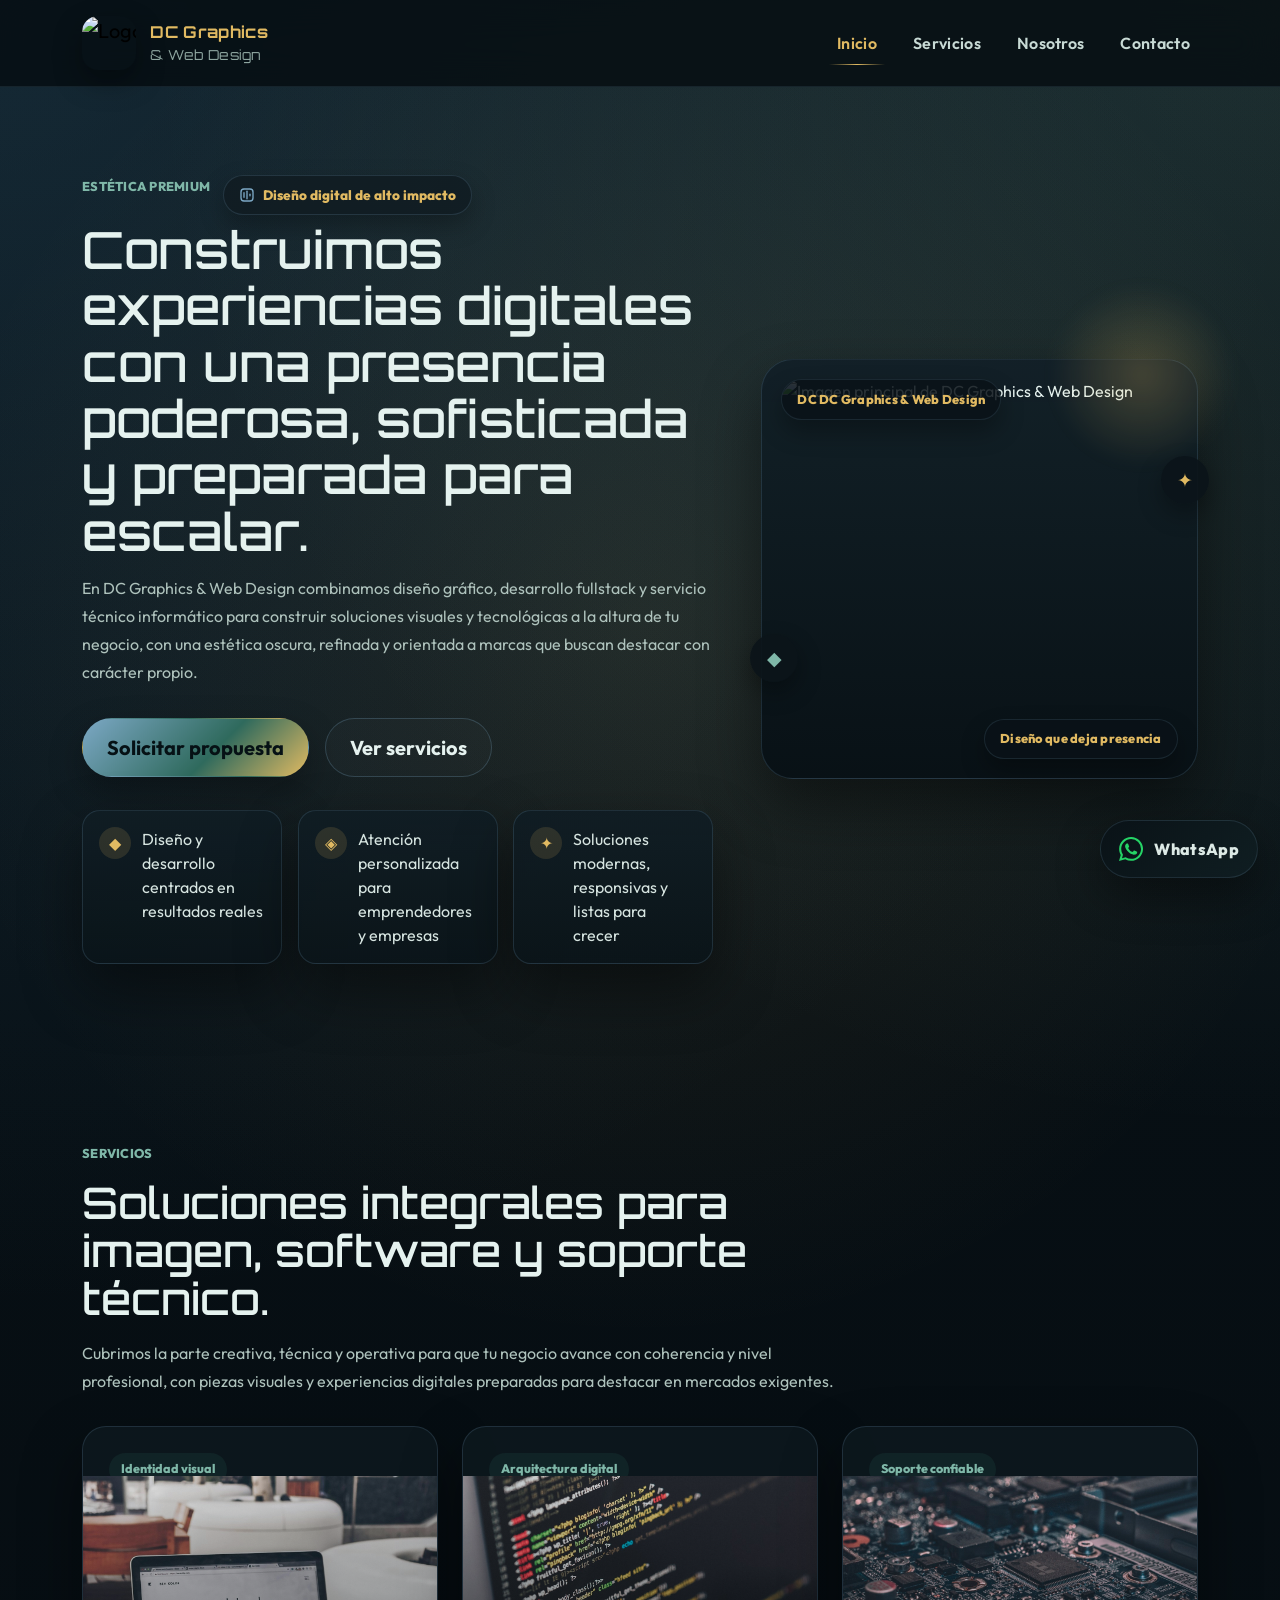
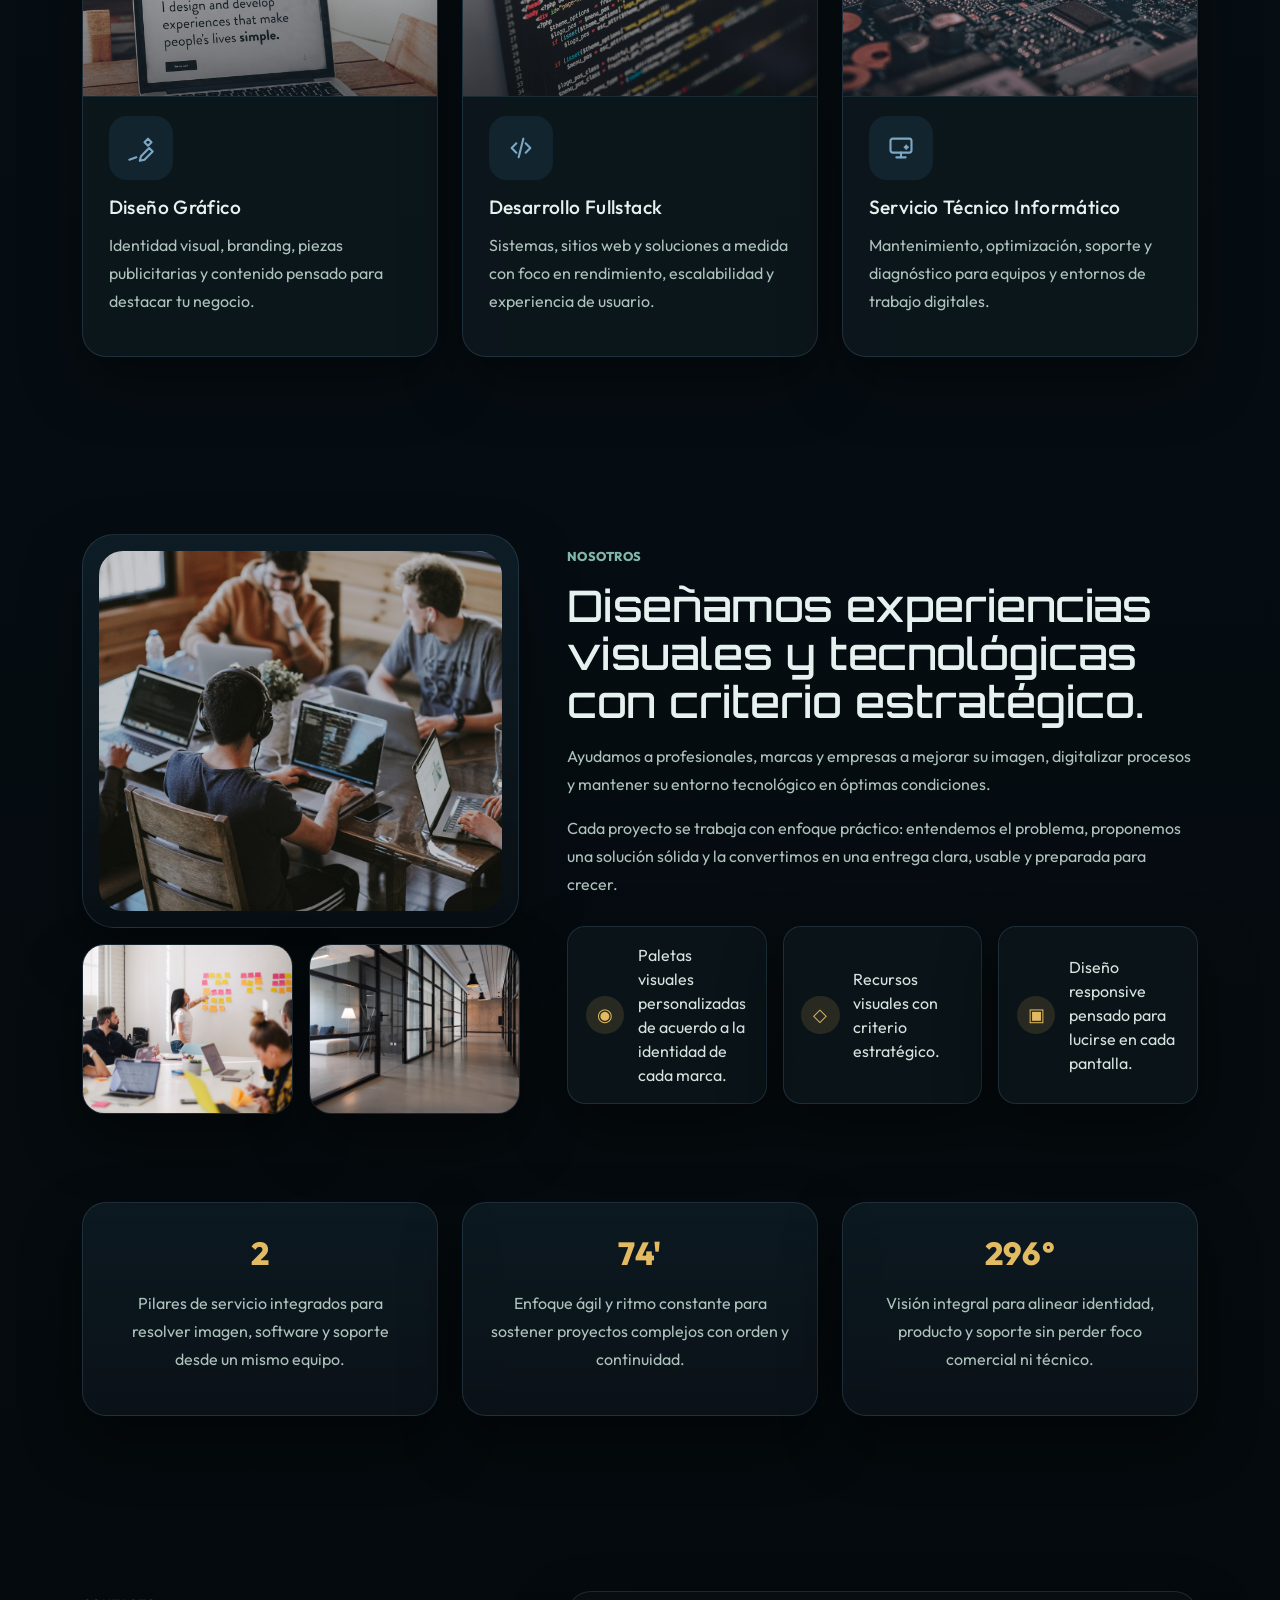
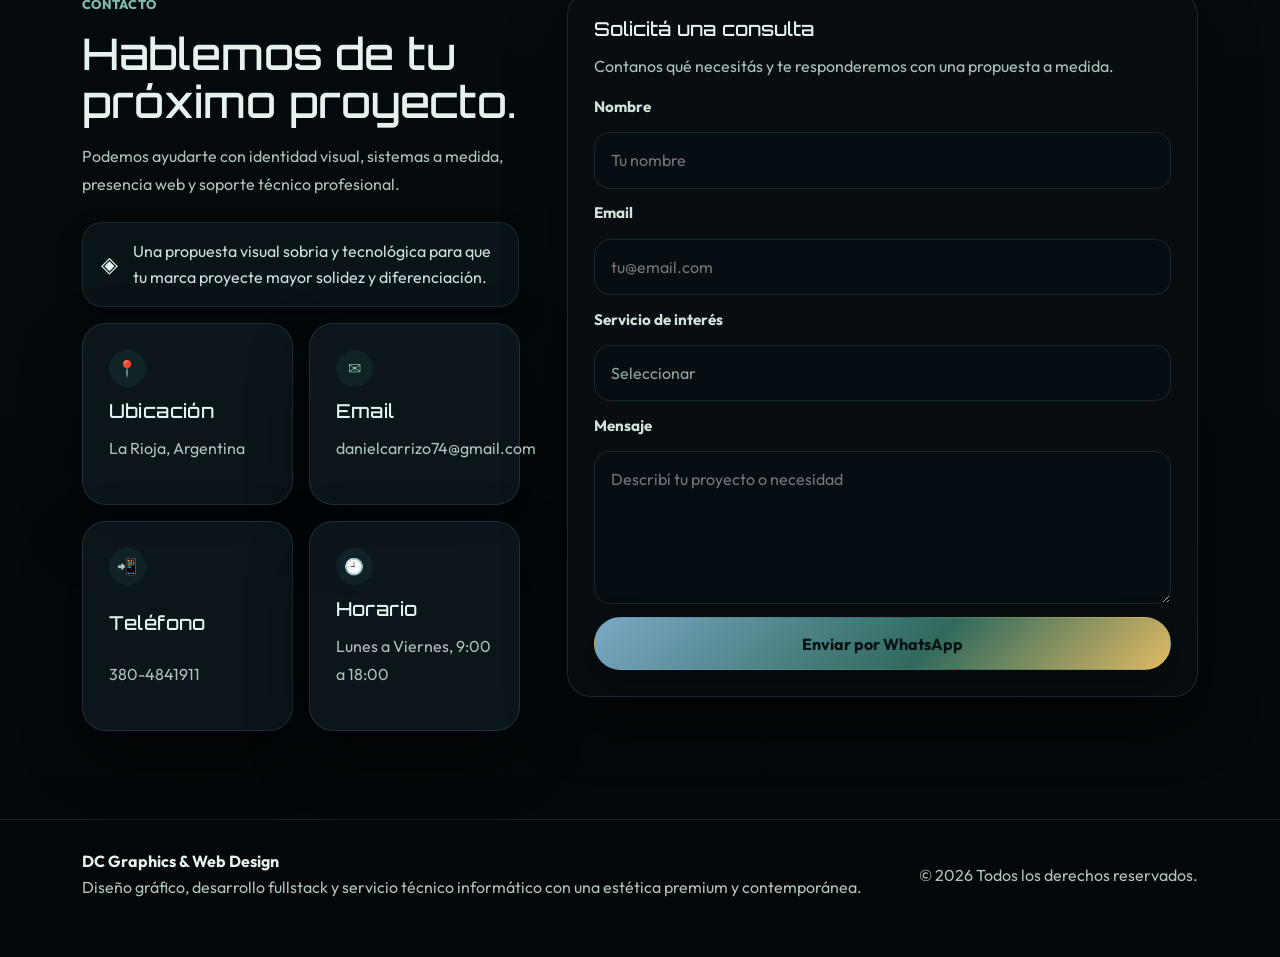
==== commit 67037195: "Add files via upload" ====
--- a/index.html
+++ b/index.html
@@ -119,7 +119,7 @@
 
               <div class="col-lg-5 reveal-up reveal-delay-2" data-hero-variant="c">
                 <div class="hero-card tilt-surface">
-                  <span class="hero-card-badge hero-card-badge-top">DC Signature</span>
+                  <span class="hero-card-badge hero-card-badge-top">DC DC Graphics & Web Design</span>
                   <!-- Hero variants: set data-hero-variant to "a", "b" or "c" on this column -->
                   <img
                     class="hero-image"
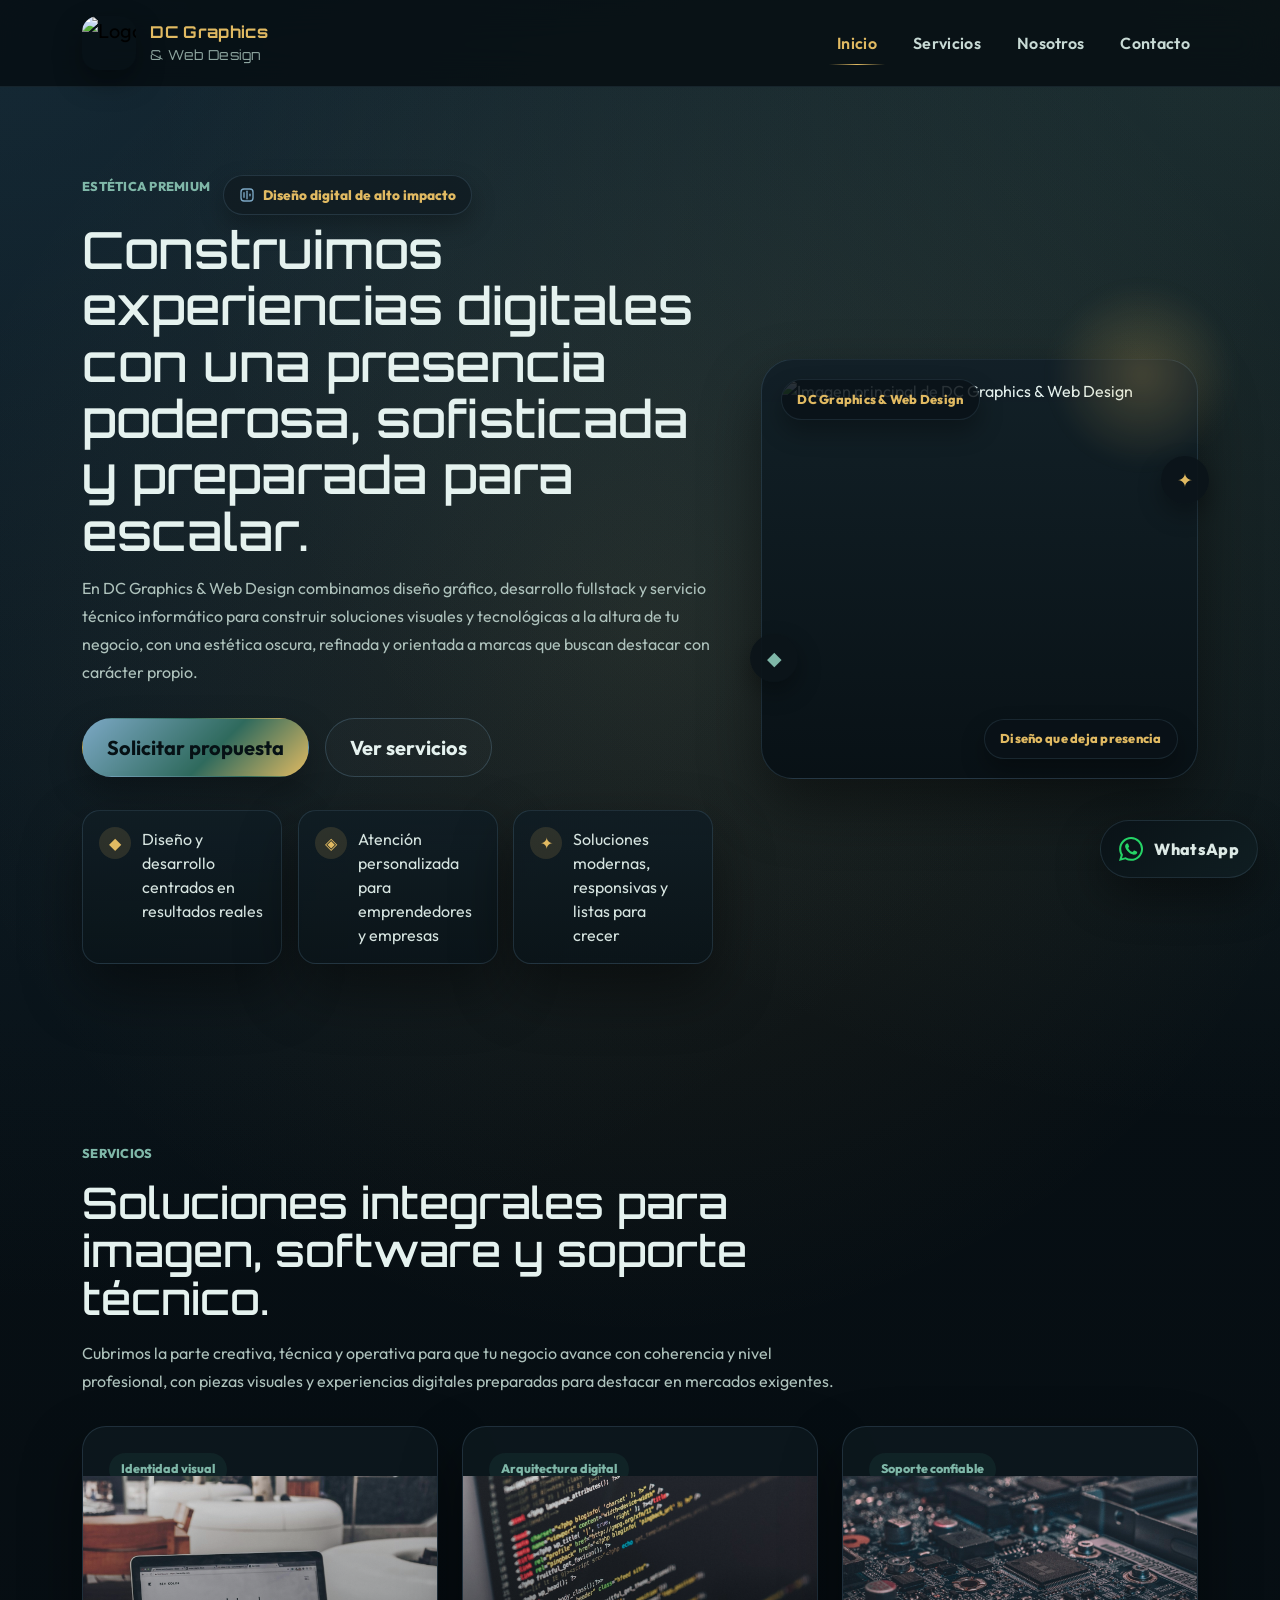
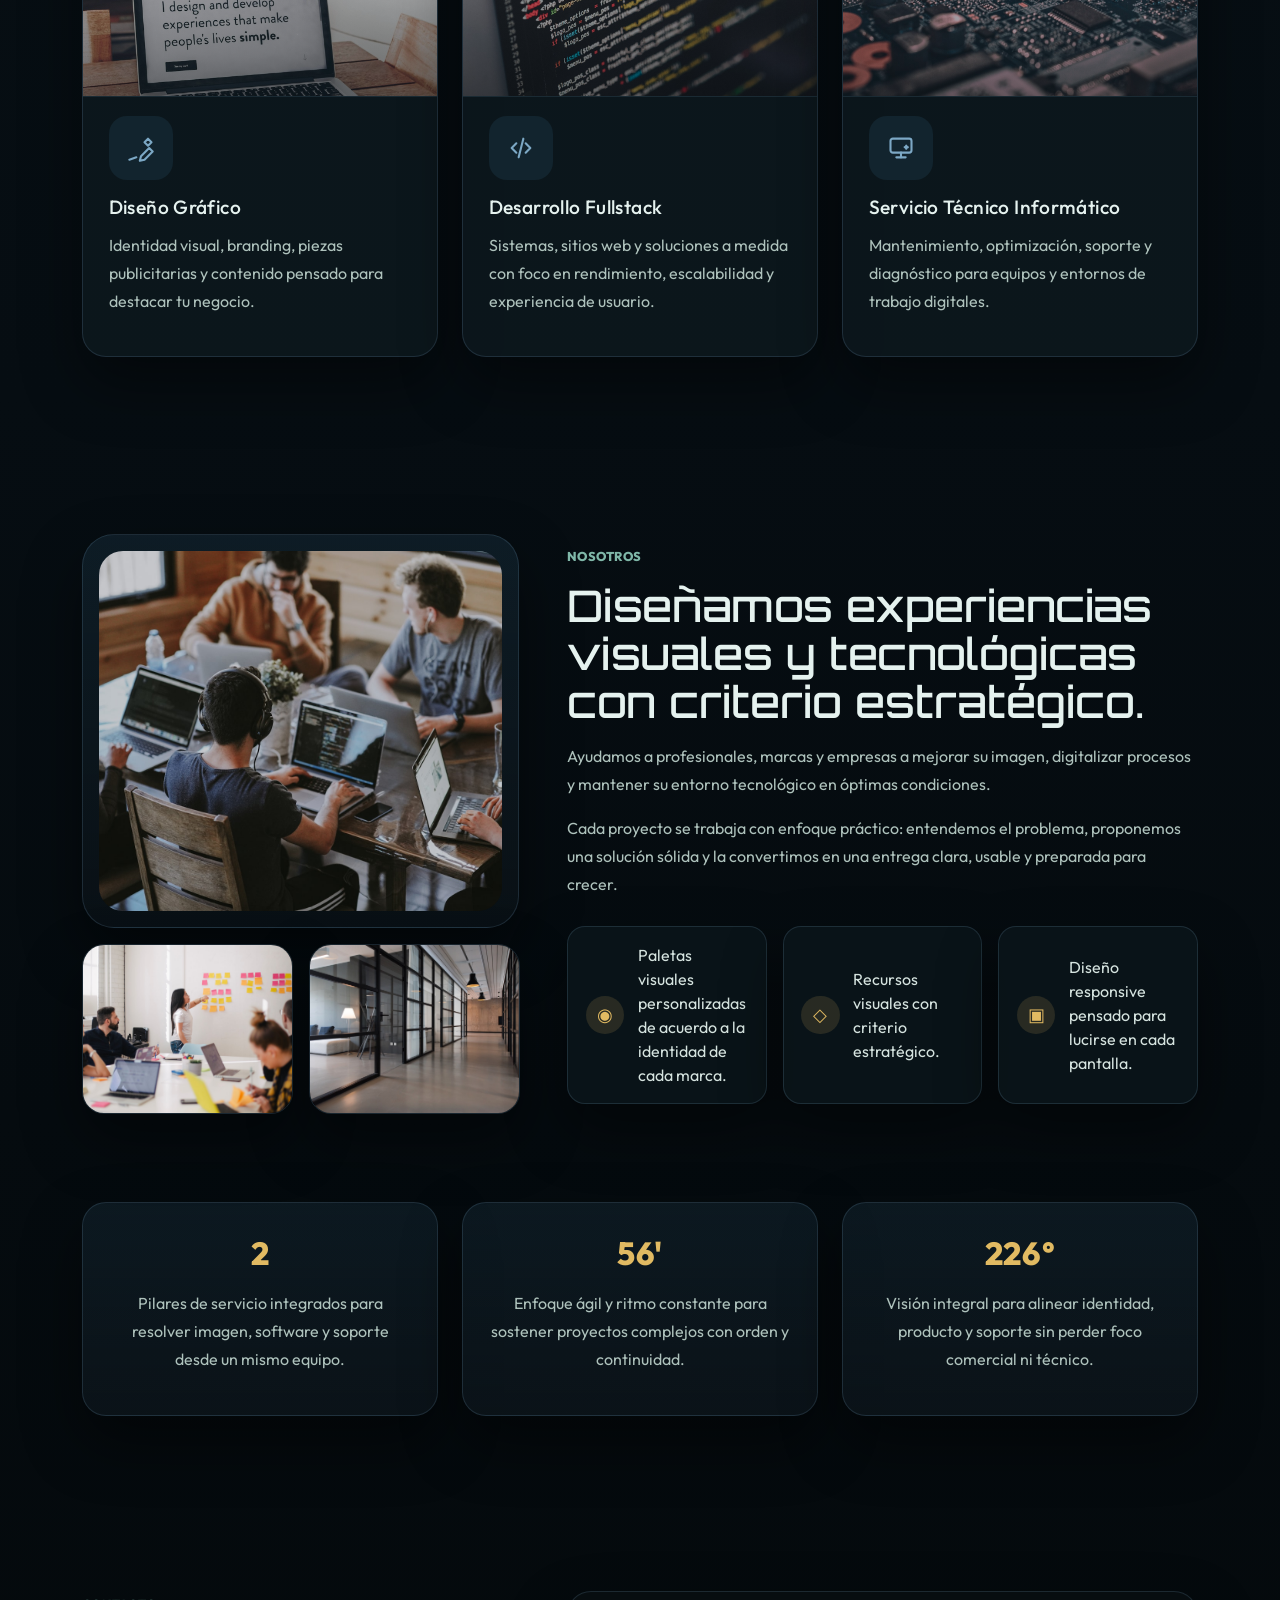
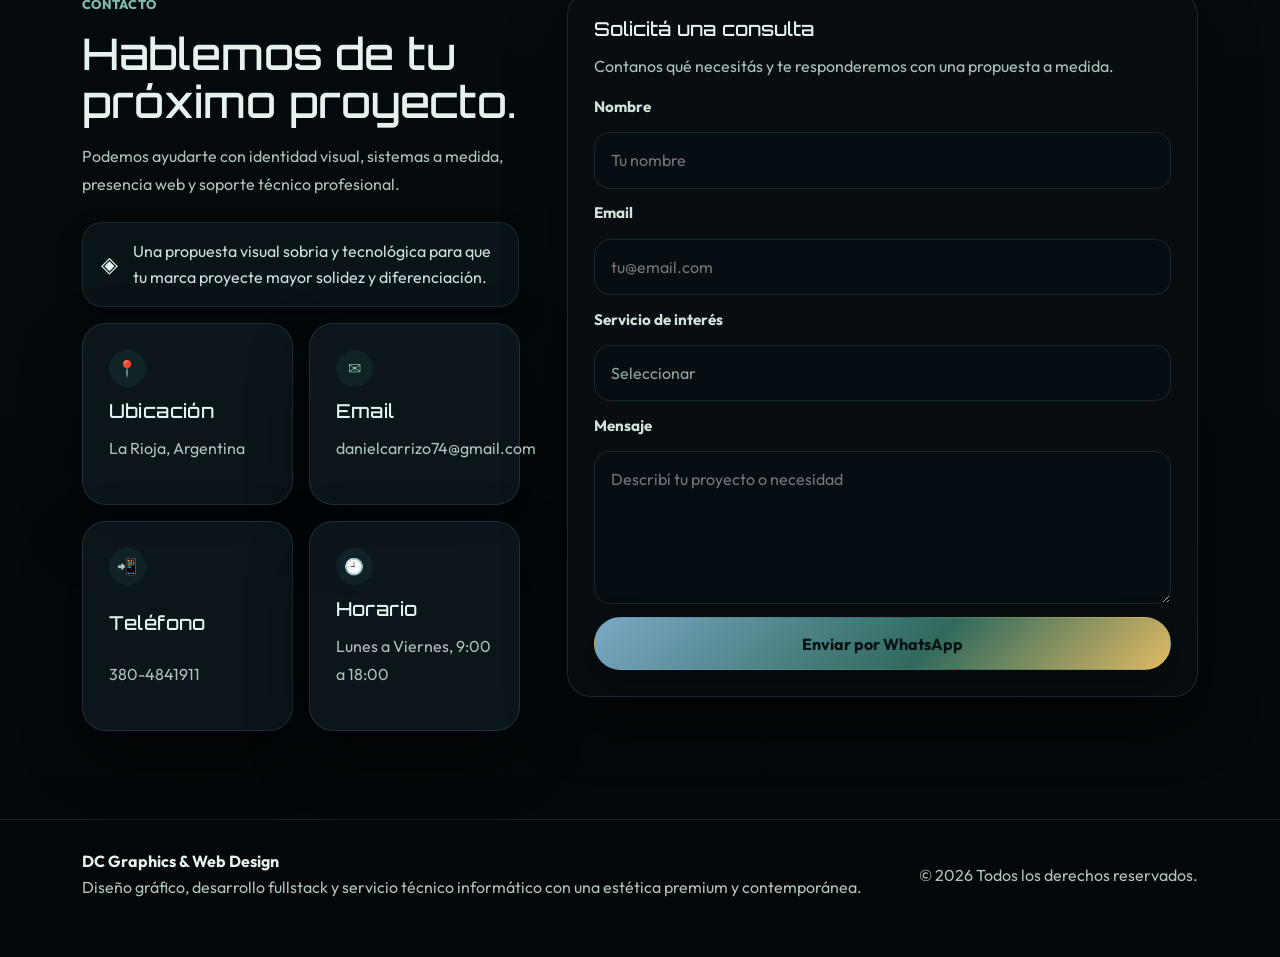
==== commit 5fc50d6b: "Add files via upload" ====
--- a/index.html
+++ b/index.html
@@ -119,7 +119,7 @@
 
               <div class="col-lg-5 reveal-up reveal-delay-2" data-hero-variant="c">
                 <div class="hero-card tilt-surface">
-                  <span class="hero-card-badge hero-card-badge-top">DC DC Graphics & Web Design</span>
+                  <span class="hero-card-badge hero-card-badge-top">DC Graphics & Web Design</span>
                   <!-- Hero variants: set data-hero-variant to "a", "b" or "c" on this column -->
                   <img
                     class="hero-image"
